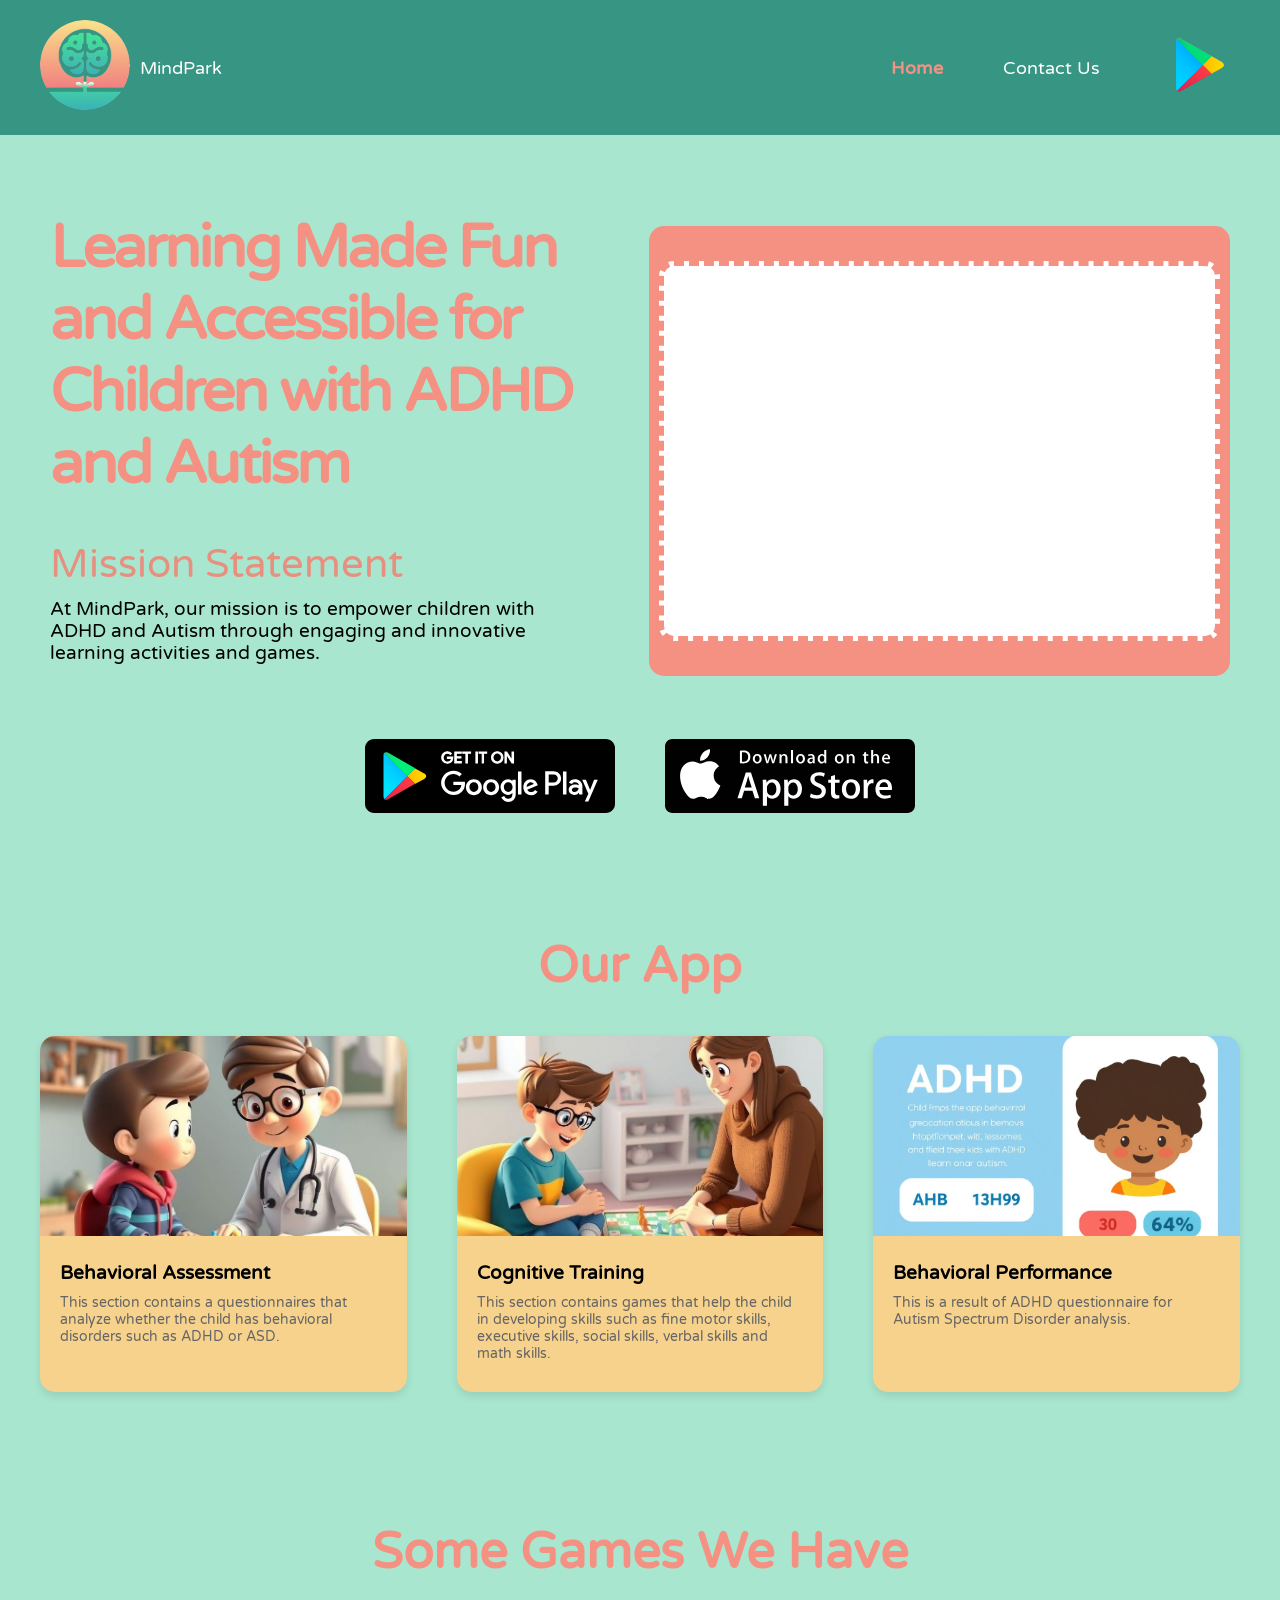
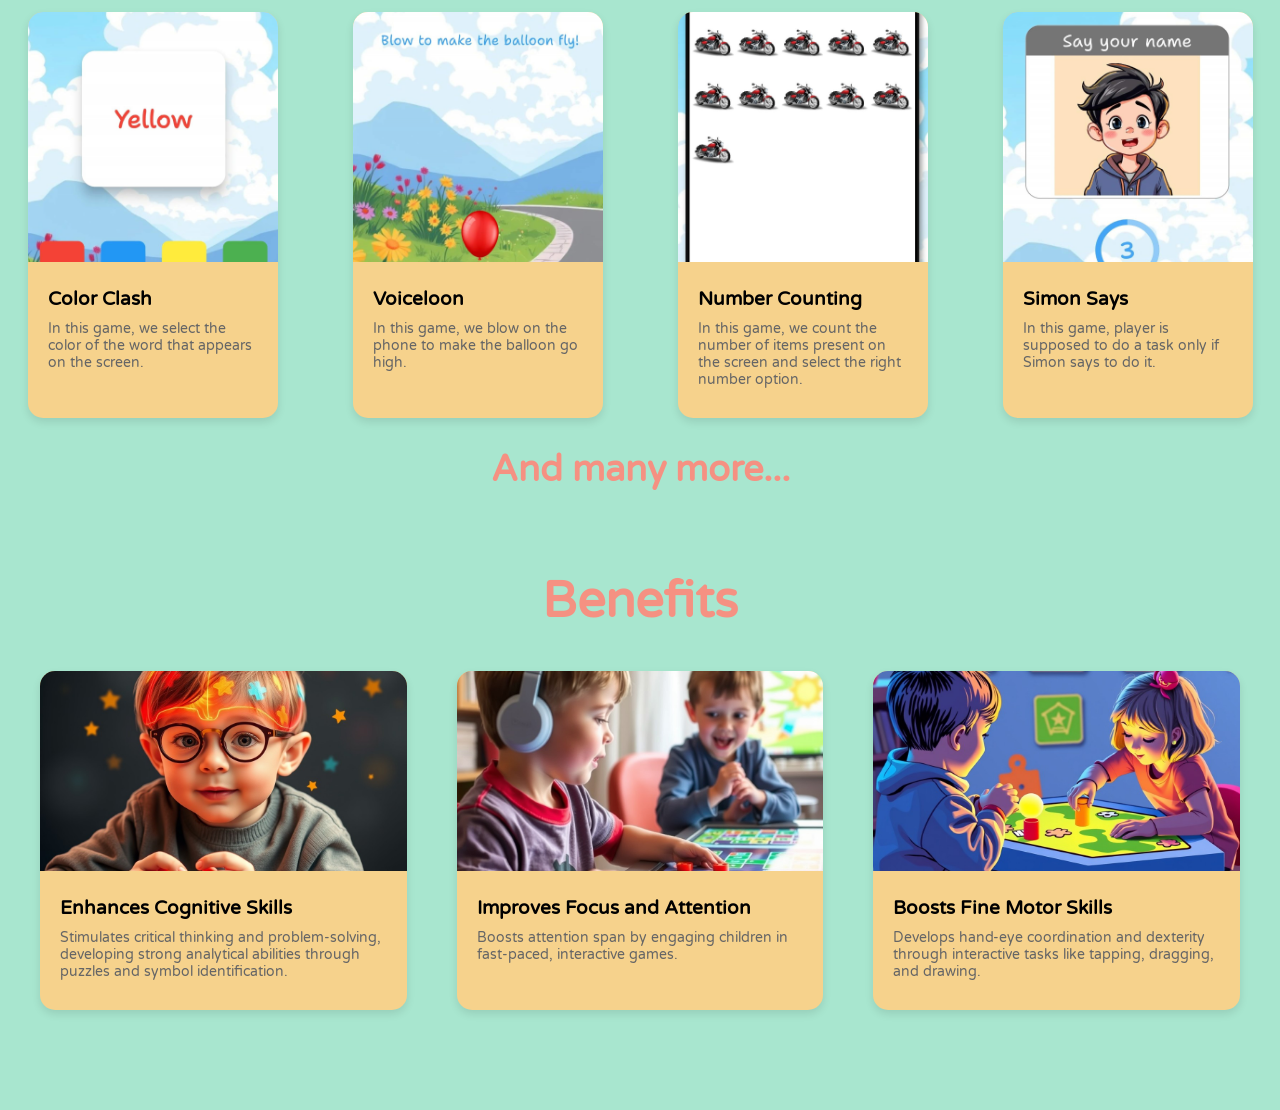
==== index.html @ ef17553d "Responsiveness added for home page" ====
<!DOCTYPE html>
<html lang="en">
<head>
    <meta charset="UTF-8">
    <meta name="viewport" content="width=device-width, initial-scale=1.0">
    <meta name="keyword" content="App for Children with ADHD and/or Autism">
    <title>MindPark | An App for Children with ADHD and/or Autism</title>
    <link rel="stylesheet" href="css/style.css">
    <link href='https://fonts.googleapis.com/css?family=Varela Round' rel='stylesheet'>
</head>
<body>
    <nav>
        <div class="logo">
            <div class="logo-content">
                <a href="/index.html"><img src="/images/mindparklogo.png" alt="logo"></a>
                <p><a href="/index.html">MindPark</a></p>
            </div>
        </div>

        <ul class="sidebar">
            <li class="cross-button" onclick="hideSideBar()"><a href="#"><svg xmlns="http://www.w3.org/2000/svg" width="24" height="24" viewBox="0 0 24 24" fill="none" stroke="#333333" stroke-width="2" stroke-linecap="round" stroke-linejoin="round" class="feather feather-x"><line x1="18" y1="6" x2="6" y2="18"></line><line x1="6" y1="6" x2="18" y2="18"></line></svg></a></li>
            <li><a href="/index.html" class="active">Home</a></li>
            <!--<li><a href="/pages/news.html">News</a></li>-->
            <!-- <li><a href="/pages/resources.html">Resources</a></li> -->
            <!-- <li><a href="/pages/testimonials.html">Testimonials</a></li> -->
            <li><a href="/pages/contact_us.html">Contact Us</a></li>
            <li><a href="https://play.google.com/store/apps/details?id=com.mindpark.mindgames&hl=en_US" target="_blank">Get the app now</a></li>
        </ul>

        <ul class="nav-items">
            <li class="nav-item"><a href="/index.html" class="active">Home</a></li>
            <!-- <li class="nav-item"><a href="/pages/news.html">News</a></li> -->
            <!-- <li class="nav-item"><a href="/pages/resources.html">Resources</a></li> -->
            <!-- <li class="nav-item"><a href="/pages/testimonials.html">Testimonials</a></li> -->
            <li class="nav-item"><a href="/pages/contact_us.html">Contact Us</a></li>
            <li class="nav-item"><a href="https://play.google.com/store/apps/details?id=com.mindpark.mindgames&hl=en_US" target="_blank"><img class="gp-button" src="/images/Google_Play-Icon-Logo.wine.svg" alt="Download the MindPark app now. This app was developed to help children with ADHD and/or Autism learn and grow."></a></li>
        </ul>

        <div class="menu-button">
            <a href="#" onclick="showSideBar()"><svg xmlns="http://www.w3.org/2000/svg" width="24" height="24" viewBox="0 0 24 24" fill="none" stroke="white" stroke-width="2" stroke-linecap="round" stroke-linejoin="round" class="feather feather-menu"><line x1="3" y1="12" x2="21" y2="12"></line><line x1="3" y1="6" x2="21" y2="6"></line><line x1="3" y1="18" x2="21" y2="18"></line></svg></a>
        </div>
    </nav>

    <main>
        <section class="hero">
            <div class="section left">
                <div class="content">
                    <h1 class="heading">Learning Made Fun and Accessible for Children with ADHD and Autism</h1>
                    <h2>Mission Statement</h2>
                    <h3 class="mission-statement">At MindPark, our mission is to empower children with ADHD and Autism through engaging and innovative learning activities and games.</h3>
                </div>
            </div>
            <div class="section right">
                <div class="video-frame">
                    <video autoplay loop muted playsinline class="homepage-video">
                        <source src="/images/kids_classroom.mp4" type="video/mp4">
                        Your browser does not support the video tag.
                        <meta name="keyword" content="MindPark app was developed for children with ADHD and/or Autism disorder.">
                    </video>
                </div>
            </div>
        </section>

        <div class="stores">
            <div class="google-play">
                <a href="https://play.google.com/store/apps/details?id=com.mindpark.mindgames&hl=en_US" target="_blank"><img id="google-play" src="/images/Google play button.svg" alt="MindPark download link for Google Play Store"></a>
            </div>
            <div class="app-store">
                <a href="#"><img src="/images/app_store_logo.svg" alt="MindPark download link for App Store"></a>   
            </div>
        </div>

        <div class="container">
            <h1>Our App</h1>
            <div class="cards">
                <div class="card">
                    <img src="/images/behavioral_assessment_2.png.jpg" alt="Image showing behavioral assessment section for kids with ADHD and/or Autism">
                    <div class="card-content">
                        <h2>Behavioral Assessment</h2>
                        <p>This section contains a questionnaires that analyze whether the child has behavioral disorders such as ADHD or ASD.</p>
                    </div>
                </div>
                <div class="card">
                    <img src="/images/cognitive_training_2.png.jpg" alt="Image showing cognitive training section for kids with ADHD and/or Autism">
                    <div class="card-content">
                        <h2>Cognitive Training</h2>
                        <p>This section contains games that help the child in developing skills such as fine motor skills, executive skills, social skills, verbal skills and math skills.</p>
                    </div>
                </div>
                <div class="card">
                    <img src="/images/adhd.jpg" alt="Image showing result of behavioral assessment questionnaire for diagnosis of ADHD and/or Autism">
                    <div class="card-content">
                        <h2>Behavioral Performance</h2>
                        <p>This is a result of ADHD questionnaire for Autism Spectrum Disorder analysis.</p>
                    </div>
                </div>
            </div>
        </div>

        <div class="games-we-have">
            <h1>Some Games We Have</h1>
            <div class="games">
                <div class="game">
                    <img src="/images/color_clash.png" alt="Color clash">
                    <div class="game-content">
                        <h2>Color Clash</h2>
                        <p>In this game, we select the color of the word that appears on the screen.</p>
                    </div>
                </div>
                <div class="game">
                    <img src="/images/voiceloon.png" alt="Voiceloon">
                    <div class="game-content">
                        <h2>Voiceloon</h2>
                        <p>In this game, we blow on the phone to make the balloon go high.</p>
                    </div>
                </div>
                <div class="game">
                    <img src="/images/number_counting.png" alt="Number counting">
                    <div class="game-content">
                        <h2>Number Counting</h2>
                        <p>In this game, we count the number of items present on the screen and select the right number option.</p>
                    </div>
                </div>
                <div class="game">
                    <img src="/images/simon_says.png" alt="Simon says">
                    <div class="game-content">
                        <h2>Simon Says</h2>
                        <p>In this game, player is supposed to do a task only if Simon says to do it.</p>
                    </div>
                </div>
            </div>
            <h1 class="many-more">And many more...</h1>
        </div>

        <div class="benefits-container">
            <h1>Benefits</h1>
            <div class="cards">
                <div class="card">
                    <img src="/images/enhance_cognitive_skills.jpg" alt="This app helps enhance the cognitive skills of children with ADHD and/or Autism">
                    <div class="card-content">
                        <h2>Enhances Cognitive Skills</h2>
                        <p>Stimulates critical thinking and problem-solving, developing strong analytical abilities through puzzles and symbol identification.</p>
                    </div>
                </div>
                <div class="card">
                    <img src="/images/attention_span.jpg" alt="This app helps improve focus and attention span of children with ADHD and/or Autism">
                    <div class="card-content">
                        <h2>Improves Focus and Attention</h2>
                        <p>Boosts attention span by engaging children in fast-paced, interactive games.</p>
                    </div>
                </div>
                <div class="card">
                    <img src="/images/fine_motor.jpg" alt="This app helps boost fine motor skills of children with ADHD and/or Autism">
                    <div class="card-content">
                        <h2>Boosts Fine Motor Skills</h2>
                        <p>Develops hand-eye coordination and dexterity through interactive tasks like tapping, dragging, and drawing.</p>
                    </div>
                </div>
            </div>
        </div>
        
    </main>

    <script src="/js/script.js"></script>
</body>
</html>
---- css/style.css ----
* {
    margin: 0;
    padding: 0;
    box-sizing: border-box;
    font-family: 'Varela Round';
}

nav {
    display: flex;
    justify-content: space-between;
    background-color: #379683;
    padding: 20px;
    font-size: 18px;
    position: fixed;
    top: 0;
    left: 0;
    right: 0;
    z-index: 1000;
}

nav .logo {
    display: flex;
    justify-content: space-between;
    border-radius: 50%;
    margin-left: 20px;
}

nav .logo .logo-content {
    display: flex;
    justify-content: center;
    align-items: center;
}

nav .logo .logo-content a{
    text-decoration: none;
    color: white;
}

nav .logo .logo-content p {
    margin-left: 10px;
    color: white;
    text-decoration: none;
}

nav .logo img {
    width: 90px;
    height: 90px;
    border-radius: 50%;
}

nav .sidebar {
    position: fixed;
    top: 0;
    right: 0;
    height: 100vh;
    width: 250px;
    z-index: 999;
    background-color: rgba(168,230,207,0.5);
    backdrop-filter: blur(10px);
    box-shadow: -10px 0 10px rgba(0, 0, 0, 0.1);
    display: none;
    flex-direction: column;
    align-items: flex-start;
    justify-content: center;
    padding: 20px;
    margin-top: auto;
    margin-bottom: auto;
}

nav .sidebar li {
    width: 100%;
    display: flex;
    flex-direction: column;
    justify-content: center;
    align-items: center;
    list-style: none;
    margin: 10px 0px;
    text-align: left;
    
}

nav .sidebar a {
    width: 100%;
    text-decoration: none;
    color: #333333;
    padding: 10px;
    border-radius: 5px;
    transition: background-color 0.3s;
}

nav .sidebar a:hover{
    background-color: rgba(255, 255, 255, 0.2);
}

nav .menu-button{
    display: none;
}

nav .nav-items {
    display: flex;
    justify-content: space-between;
    align-items: center;
    list-style: none;
    color: white;
    gap: 60px;
    margin-right: 20px;
}

nav .nav-items .nav-item .gp-button{
    width: 80px;
    height: 80px;
}

nav .nav-items .nav-item a {
    text-decoration: none;
    color: white;
}

nav .nav-items .nav-item a.active {
    color: #F59182;
    font-weight: bold;
}

nav .sidebar li a.active {
    color: #F59182;
    font-weight: bold;
}

nav .nav-items .nav-item a:active,
nav .nav-items .nav-item a:hover {
    color: #F59182;
}

nav .sidebar a:active,
nav .sidebar a:hover {
    color: #F59182;
}

main {
    background-color: #A8E6CF;
    margin-top: 100px;
}

main .hero {
    display: flex;
}

main .hero .section {
    width: 50%;
}

main .hero .section.left {
    display: flex;
    margin: 100px 10px 50px 50px;
}

main .hero .section.left .content {
    display: flex;
    flex-direction: column;
    justify-content: center;
    width: 100%;
}

main .hero .section.left .content .heading {
    font-size: 60px;
    font-weight: bold;
    color: #F59182;
    letter-spacing: -3px;
    margin-bottom: 40px;
}

main .hero .section.left .content h2 {
    font-weight: 300 ;
    font-size: 40px;
    color: #e89080;
    margin-bottom: 10px;
}

main .hero .section.left .content .mission-statement {
    width: 90%;
    font-size: 19px;
    font-weight: 400;    
}

main .hero .section.right {
    position: relative;
    display: flex;
    flex-direction: column;
    justify-content: center;
    align-items: center;
    margin: 50px 50px 50px 10px;
    width: 50%;
    height: 450px;
    margin-top: 14vh;
    border-radius: 15px;
    padding: 10px;
    background-color: #F59182;
}

main .hero .section.right .video-frame{
    position: relative;
    display: flex;
    justify-content: center;
    align-items: center;
    padding: 10px;
    border: 5px dashed #F59182;
    border-radius: 15px;
    background-color: #fff;
}

main .hero .section.right video {
    width: 100%;
    height: 350px;
    object-fit: cover;
    display: block;
    border-radius: 10px;
    transition: transform 0.3s ease, filter 0.3s ease;
}

main .stores{
    display: flex;
    justify-content: center;
    align-items: center;
    gap: 50px;
}

main .google-play {
    width: 250px;
    height: 100px;
    display: flex;
    justify-content: center;
    padding-bottom: 50px;
}

main .app-store{
    width: 250px;
    height: 100px;
    display: inline-block;
    justify-content: center;
}

main .google-play img{
    width: 250px;
    height: 100px;
}

main .app-store img{
    width: 250px;
    height: 100px;
}

.container{
    text-align: center;
    max-width: 1200px;
    margin: 0 auto; 
    padding-bottom: 100px;
}

.container h1{
    font-size: 50px;
    color: #F59182;
    margin-bottom: 40px;
    padding-top: 110px;
}

.cards{
    display: flex;
    justify-content: center;
    gap: 50px;
}

.card{
    background-color: #F6D28C;
    border-radius: 15px;
    box-shadow: 0 4px 8px rgba(0, 0, 0, 0.1);
    overflow: hidden;
    width: 500px;
    transition: transform 0.2s;
}

.card:hover{
    transform: translateY(-15px);
}

.card img{
    width: 100%;
    height: 200px;
    object-fit: cover;
}

.card-content{
    padding: 20px;
    text-align: left;
}

.card-content h2{
    font-size: 1.2rem;
    margin-bottom: 10px;
}

.card-content p{
    font-size: 0.9rem;
    color: #666;
    margin-bottom: 10px;
}

.card-content a{
    text-decoration: none;
    color: #333;
    font-weight: bold;
    display: inline-block;
    margin-top: 10px;
    font-size: 0.9rem;
    padding: 10px;
    border-radius: 5px;
}

.card-content a:hover{
    background-color: #333;
    color: #fff;
}

.games-we-have{
    text-align: center;
    padding-bottom: 50px;
}

.games-we-have h1{
    font-size: 50px;
    color: #F59182;
    padding: 30px;
}

.games{
    display: flex;
    justify-content: space-around;
    gap: 20px;
}

.game{
    background-color: #F6D28C;
    border-radius: 15px;
    box-shadow: 0 4px 8px rgba(0, 0, 0, 0.1);
    overflow: hidden;
    width: 250px;
    transition: transform 0.2s;
}

.game:hover{
    transform: translateY(-15px);
}

.game img{
    width: 250px;
    height: 250px;
    object-fit: cover;
}

.game-content{
    padding: 20px;
    text-align: left;
}

.game-content h2{
    font-size: 1.2rem;
    margin-bottom: 10px;
}

.game-content p{
    font-size: 0.9rem;
    color: #666;
    margin-bottom: 10px;
}

.game-content a{
    text-decoration: none;
    color: #333;
    font-weight: bold;
    display: inline-block;
    margin-top: 10px;
    font-size: 0.9rem;
    padding: 10px;
    border-radius: 5px;
}

.game-content a:hover{
    background-color: #333;
    color: #fff;
}

.games-we-have .many-more{
    font-size: 36px;
}

.benefits-container{
    text-align: center;
    max-width: 1200px;
    margin: 0 auto; 
    padding-bottom: 100px;
}

.benefits-container h1{
    font-size: 50px;
    color: #F59182;
    margin-bottom: 40px;
}

.benefits-container .cards{
    display: flex;
    justify-content: center;
    gap: 50px;
}

.benefits-container .cards .card{
    background-color: #F6D28C;
    border-radius: 15px;
    box-shadow: 0 4px 8px rgba(0, 0, 0, 0.1);
    overflow: hidden;
    width: 500px;
    transition: transform 0.2s;
}

.benefits-container .cards .card:hover{
    transform: translateY(-15px);
}

.benefits-container .cards .card img{
    width: 100%;
    height: 200px;
    object-fit: cover;
}

.benefits-container .cards .card .card-content{
    padding: 20px;
    text-align: left;
}

.benefits-container .cards .card .card-content h2{
    font-size: 1.2rem;
    margin-bottom: 10px;
}

.benefits-container .cards .card .card-content p{
    font-size: 0.9rem;
    color: #666;
    margin-bottom: 10px;
}

.benefits-container .cards .card .card-content a{
    text-decoration: none;
    color: #333;
    font-weight: bold;
    display: inline-block;
    margin-top: 10px;
    font-size: 0.9rem;
    padding: 10px;
    border-radius: 5px;
}

.benefits-container .cards .card .card-content a:hover{
    background-color: #333;
    color: #fff;
}

@media screen and (max-width: 768px) {
    html,body{
        overflow-x: hidden;
    }

    nav .nav-items {
        display: none;
        flex-direction: column;
        position: absolute;
        top: 80px;
        left: 0;
        background-color: #379683;
        width: 100%;
        padding: 20px 0;
    }

    nav .nav-items.active {
        display: flex;
        justify-content: center;
        align-items: center;
    }

    nav .nav-items.active .nav-item {
        display: none;
    }

    nav .nav-items.active .nav-item.active {
        display: flex;
    }

    nav .nav-items.active .hideOnMobile {
        display: none;
    }

    nav .menu-button {
        display: flex;
        align-items: center;
    }

    main .hero{
        display: flex;
        flex-direction: column;
    }

    main .hero .section.left{
        width: 80%;
        margin: 100px 50px 10px 80px;
    }

    main .hero .section.left .content .heading{ 
        letter-spacing: -2.6px;
        font-size: 42px;
        margin-bottom: 30px;
    }

    main .hero .section.left .content h2{
        font-size: 28px;
    }

    main .hero .section.left .content .mission-statement{
        font-size: 16px;
        width: 100%;
    }

    main .hero .section.right{
        width: 80%;
        margin-left: 80px;
    }

    main .hero .section.right .video-frame{
        width: 100%;
    }

    main .stores .google-play img{
        width: 250px;
    }

    main .stores .app-store img{
        width: 250px;
    }

    main .container{
        width: 100%;
    }

    main .container h1{
        font-size: 42px;
    }

    main .container .cards{
        display: flex;
        flex-direction: column;
        align-items: center;
        width: 100%;
    }

    main .container .cards .card{
        width: 70%;
    }

    main .container .cards .card img{
        height: 250px;
    }

    main .games-we-have h1{
        font-size: 42px;
    }

    main .games-we-have .games{
        display: grid;
        grid-template-columns: auto auto;
        row-gap: 50px;
    }

    main .games-we-have .many-more{
        font-size: 28px;
    }

    main .benefits-container{
        width: 100%;
    }

    main .benefits-container h1{
        font-size: 42px;
    }

    main .benefits-container .cards{
        display: flex;
        flex-direction: column;
        align-items: center;
        width: 100%;
    }

    main .benefits-container .cards .card{
        width: 70%;
    }

    main .benefits-container .cards .card img{
        height: 250px;
    }
}

@media screen and (max-width: 426px) {
    html,body{
        overflow-x: hidden;
    }

    nav .nav-items {
        display: none;
        flex-direction: column;
        position: absolute;
        top: 80px;
        left: 0;
        background-color: #379683;
        width: 100%;
        padding: 20px 0;
    }

    nav .nav-items.active {
        display: flex;
        justify-content: center;
        align-items: center;
    }

    nav .nav-items.active .nav-item {
        display: none;
    }

    nav .nav-items.active .nav-item.active {
        display: flex;
    }

    nav .nav-items.active .hideOnMobile {
        display: none;
    }

    nav .menu-button {
        display: flex;
        align-items: center;
    }

    main .hero{
        display: flex;
        flex-direction: column;
    }

    main .hero .section.left{
        width: 80%;
        margin: 100px 50px 10px 55px;
    }

    main .hero .section.left .content .heading{ 
        letter-spacing: -2.6px;
        font-size: 32px;
        margin-bottom: 20px;
    }

    main .hero .section.left .content h2{
        font-size: 24px;
        margin-bottom: 5px;
    }

    main .hero .section.left .content .mission-statement{
        font-size: 14px;
        width: 100%;
    }

    main .hero .section.right{
        width: 75%;
        height: 250px;
        border: 5px dashed #F59182;
        border-radius: 15px;
        margin-left: 55px;
    }

    main .hero .section.right .video-frame{
        width: 300px;
        height: 220px;
    }

    main .hero .section.right .video-frame video{
        width: 270px;
        height: 190px;
    }

    main .stores{
        flex-direction: column;
        justify-content: center;
        row-gap: 2px;
    }

    main .container h1{
        padding-top: 40px;
        margin-bottom: 25px;
        font-size: 32px;
    }

    main .stores .google-play img{
        width: 500px;
        height: 60px;
    }

    main .stores .app-store img{
        width: 250px;
        height: 60px;
    }

    main .games-we-have h1{
        padding-top: 5px;
        padding-bottom: 25px;
        font-size: 32px;
    }

    main .games-we-have .games{
        display: grid;
        grid-template-columns: auto;
    }

    main .games-we-have .many-more{
        margin-top: 32px;
        padding-bottom: 10px;
        font-size: 20px;
    }

    main .benefits-container h1{
        margin-bottom: 25px;
        font-size: 32px;
    }
}
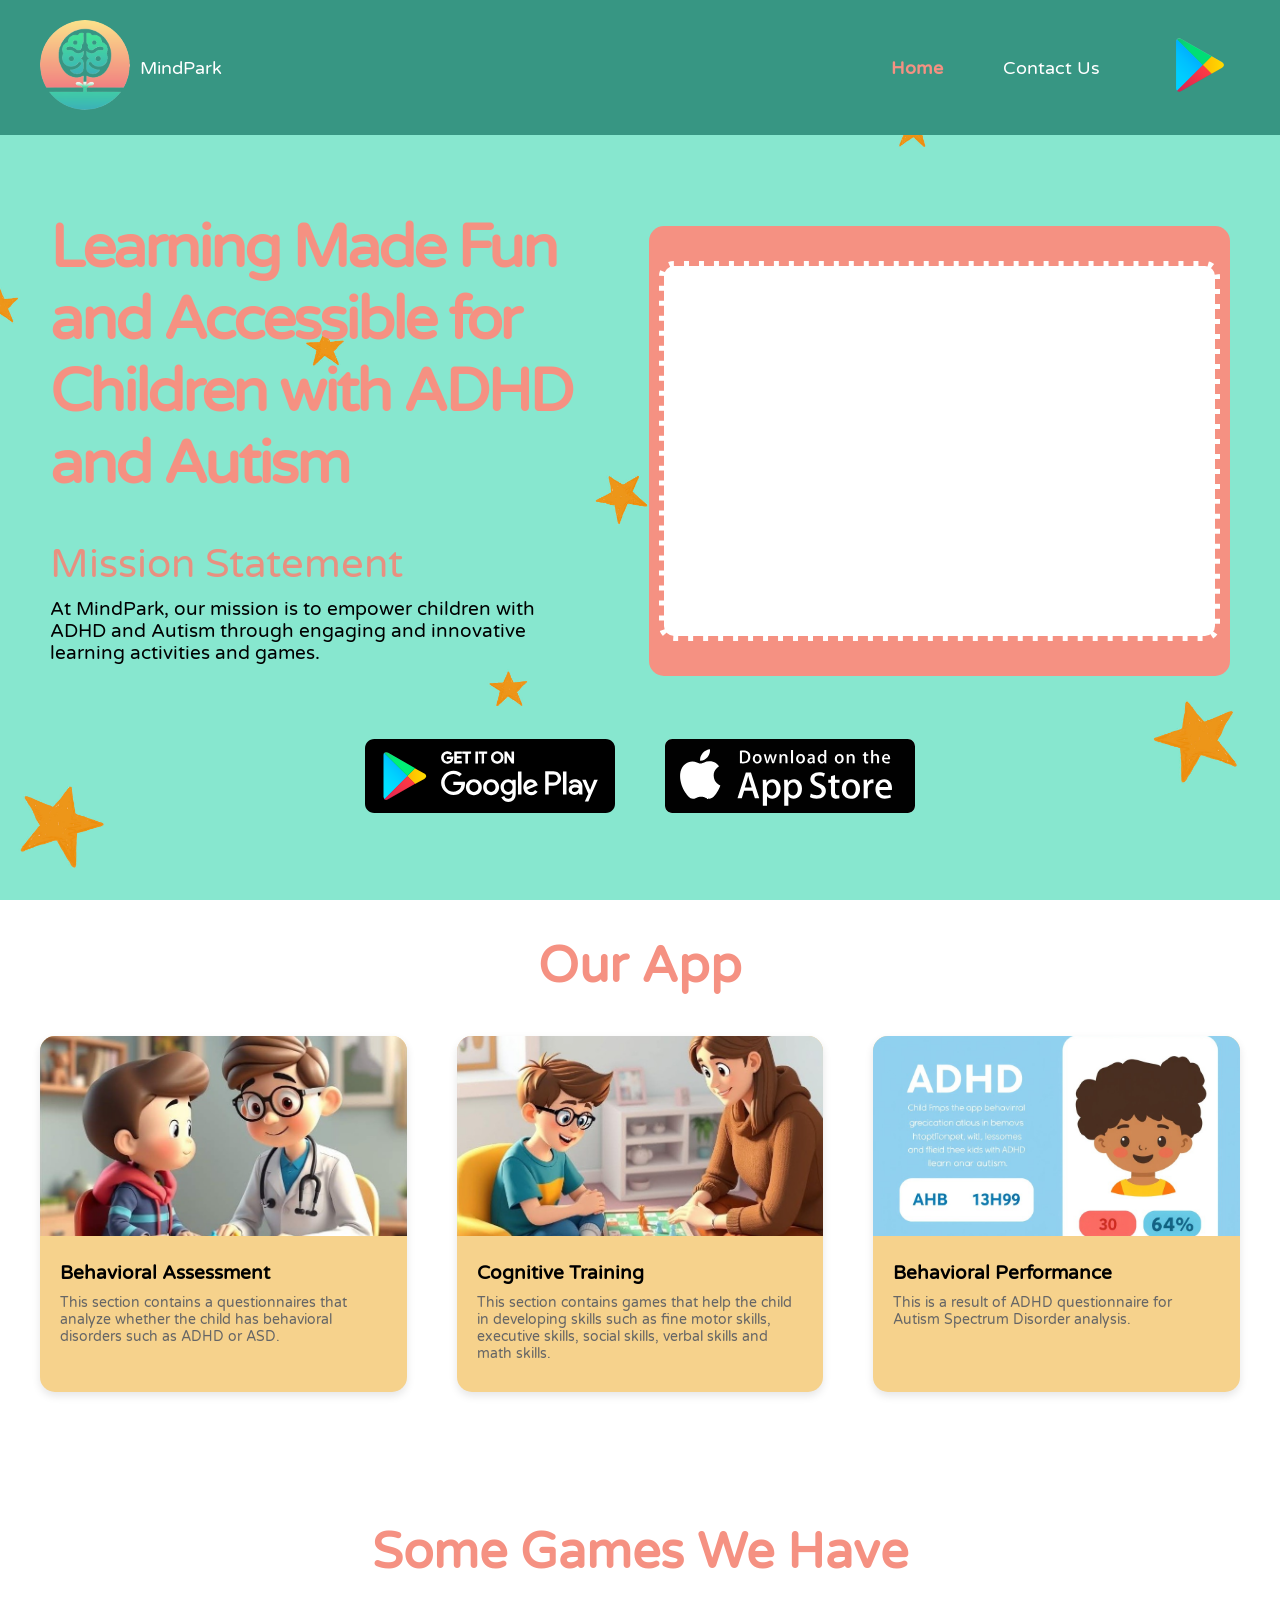
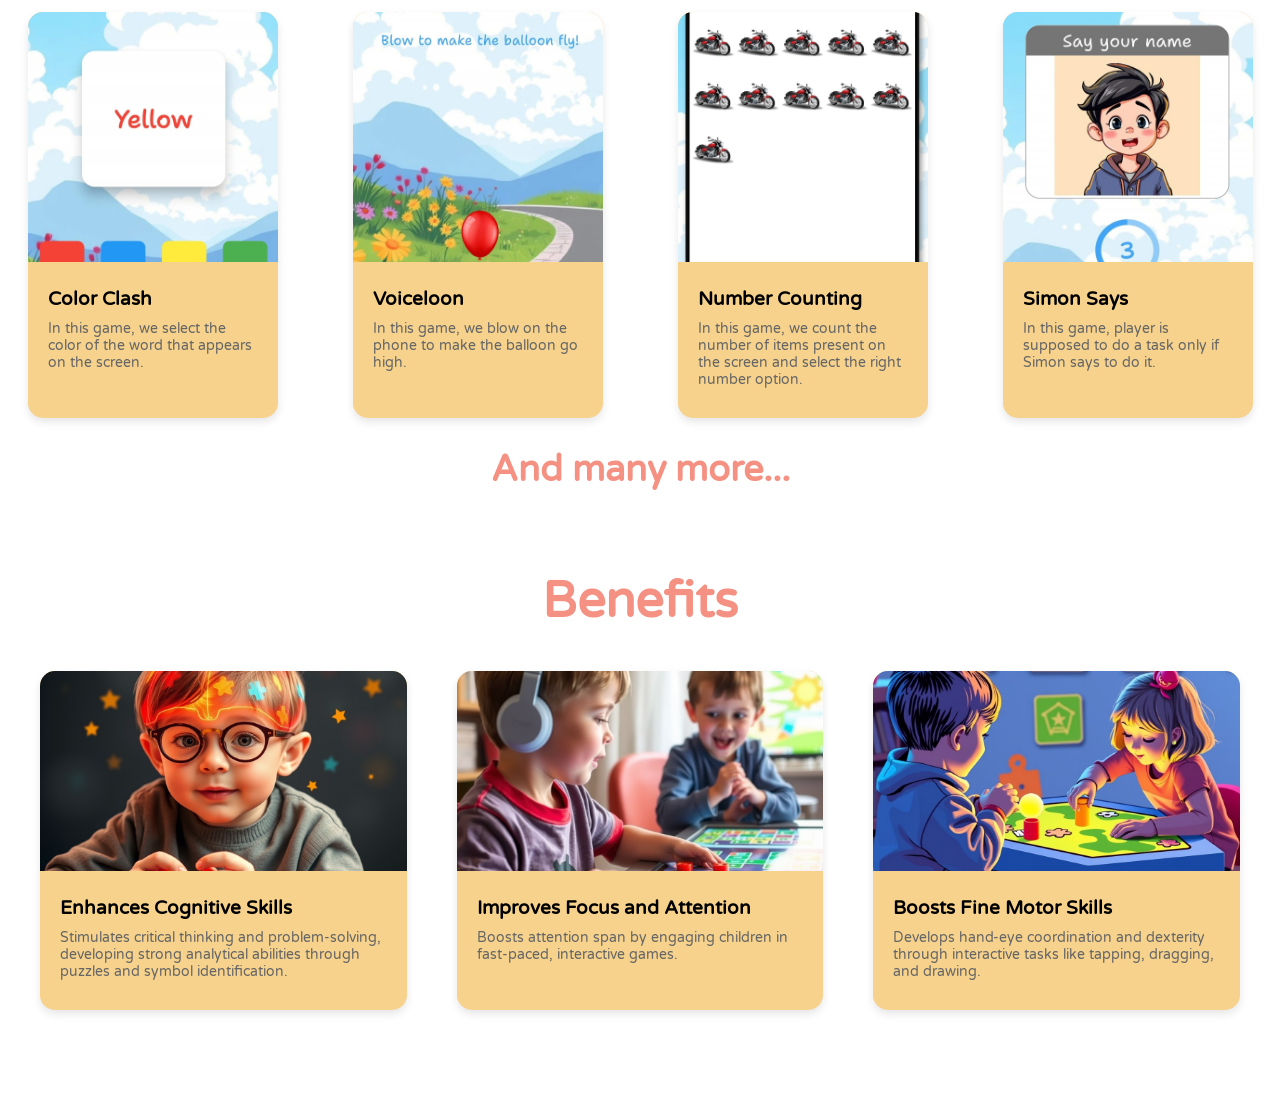
==== commit 0b049481: "Homepage background edited" ====
--- a/index.html
+++ b/index.html
@@ -12,7 +12,7 @@
     <nav>
         <div class="logo">
             <div class="logo-content">
-                <a href="/index.html"><img src="/images/mindparklogo.png" alt="logo"></a>
+                <a href="/index.html"><img src="/images/mindparklogo.png" alt="Logo for MindPark, an app developed to help children with ADHD and/or Autism Spectrum Disorder"></a>
                 <p><a href="/index.html">MindPark</a></p>
             </div>
         </div>
--- a/css/style.css
+++ b/css/style.css
@@ -76,7 +76,6 @@
     list-style: none;
     margin: 10px 0px;
     text-align: left;
-    
 }
 
 nav .sidebar a {
@@ -137,7 +136,12 @@
 }
 
 main {
-    background-color: #A8E6CF;
+    /* background-color: #A8E6CF; */
+    background-image: url('/images/website_background_2.jpg');
+    background-repeat: no-repeat;
+    background-position: center;
+    background-attachment: fixed;
+    background-size: cover;
     margin-top: 100px;
 }
 
@@ -566,6 +570,10 @@
         height: 250px;
     }
 
+    main .container .cards .card:hover{
+        transform: none;
+    }
+
     main .games-we-have h1{
         font-size: 42px;
     }
@@ -576,6 +584,10 @@
         row-gap: 50px;
     }
 
+    main .games-we-have .games .game:hover{
+        transform: none;
+    }
+
     main .games-we-have .many-more{
         font-size: 28px;
     }
@@ -601,6 +613,10 @@
 
     main .benefits-container .cards .card img{
         height: 250px;
+    }
+
+    main .benefits-container .cards .card:hover{
+        transform: none;
     }
 }
 
@@ -730,4 +746,198 @@
         margin-bottom: 25px;
         font-size: 32px;
     }
+}
+
+@media screen and (max-width: 376px) {
+    html,body{
+        overflow-x: hidden;
+    }
+
+    nav .nav-items {
+        display: none;
+        flex-direction: column;
+        position: absolute;
+        top: 80px;
+        left: 0;
+        background-color: #379683;
+        width: 100%;
+        padding: 20px 0;
+    }
+
+    nav .nav-items.active {
+        display: flex;
+        justify-content: center;
+        align-items: center;
+    }
+
+    nav .nav-items.active .nav-item {
+        display: none;
+    }
+
+    nav .nav-items.active .nav-item.active {
+        display: flex;
+    }
+
+    nav .nav-items.active .hideOnMobile {
+        display: none;
+    }
+
+    nav .menu-button {
+        display: flex;
+        align-items: center;
+    }
+
+    main .hero{
+        display: flex;
+        flex-direction: column;
+    }
+
+    main .hero .section.left{
+        width: 80%;
+        margin: 100px 50px 10px 40px;
+    }
+
+    main .hero .section.left .content .heading{ 
+        letter-spacing: -2.6px;
+        font-size: 30px;
+        margin-bottom: 20px;
+    }
+
+    main .hero .section.left .content h2{
+        font-size: 20px;
+        margin-bottom: 5px;
+    }
+
+    main .hero .section.left .content .mission-statement{
+        font-size: 12px;
+        width: 100%;
+    }
+
+    main .hero .section.right{
+        width: 250px;
+        height: 220px;
+        border: 5px dashed #F59182;
+        border-radius: 15px;
+        margin-left: 60px;
+    }
+
+    main .hero .section.right .video-frame{
+        width: 230px;
+        height: 200px;
+    }
+
+    main .hero .section.right .video-frame video{
+        width: 200px;
+        height: 170px;
+    }
+
+}
+
+@media screen and (max-width: 320px) {
+    html,body{
+        overflow-x: hidden;
+    }
+
+    nav .nav-items {
+        display: none;
+        flex-direction: column;
+        position: absolute;
+        top: 80px;
+        left: 0;
+        background-color: #379683;
+        width: 100%;
+        padding: 20px 0;
+    }
+
+    nav .nav-items.active {
+        display: flex;
+        justify-content: center;
+        align-items: center;
+    }
+
+    nav .nav-items.active .nav-item {
+        display: none;
+    }
+
+    nav .nav-items.active .nav-item.active {
+        display: flex;
+    }
+
+    nav .nav-items.active .hideOnMobile {
+        display: none;
+    }
+
+    nav .menu-button {
+        display: flex;
+        align-items: center;
+    }
+
+    main .hero{
+        display: flex;
+        flex-direction: column;
+    }
+
+    main .hero .section.left{
+        width: 80%;
+        margin: 100px 50px 10px 40px;
+    }
+
+    main .hero .section.left .content .heading{ 
+        letter-spacing: -2.6px;
+        font-size: 30px;
+        margin-bottom: 20px;
+    }
+
+    main .hero .section.left .content h2{
+        font-size: 20px;
+        margin-bottom: 5px;
+    }
+
+    main .hero .section.left .content .mission-statement{
+        font-size: 12px;
+        width: 100%;
+    }
+
+    main .hero .section.right{
+        width: 70%;
+        height: 220px;
+        border: 5px dashed #F59182;
+        border-radius: 15px;
+        margin-left: 45px;
+    }
+
+    main .hero .section.right .video-frame{
+        width: 200px;
+        height: 200px;
+    }
+
+    main .hero .section.right .video-frame video{
+        width: 170px;
+        height: 170px;
+    }
+
+    main .container h1{
+        font-size: 30px;
+    }
+
+    main .games-we-have h1{
+        padding-top: 5px;
+        padding-bottom: 25px;
+        font-size: 30px;
+    }
+
+    main .games-we-have .games{
+        display: grid;
+        grid-template-columns: auto;
+    }
+
+    main .games-we-have .games .game{
+        width: 220px;
+    }
+
+    main .games-we-have .many-more{
+        margin-top: 32px;
+        padding-bottom: 10px;
+        font-size: 20px;
+    }
 }
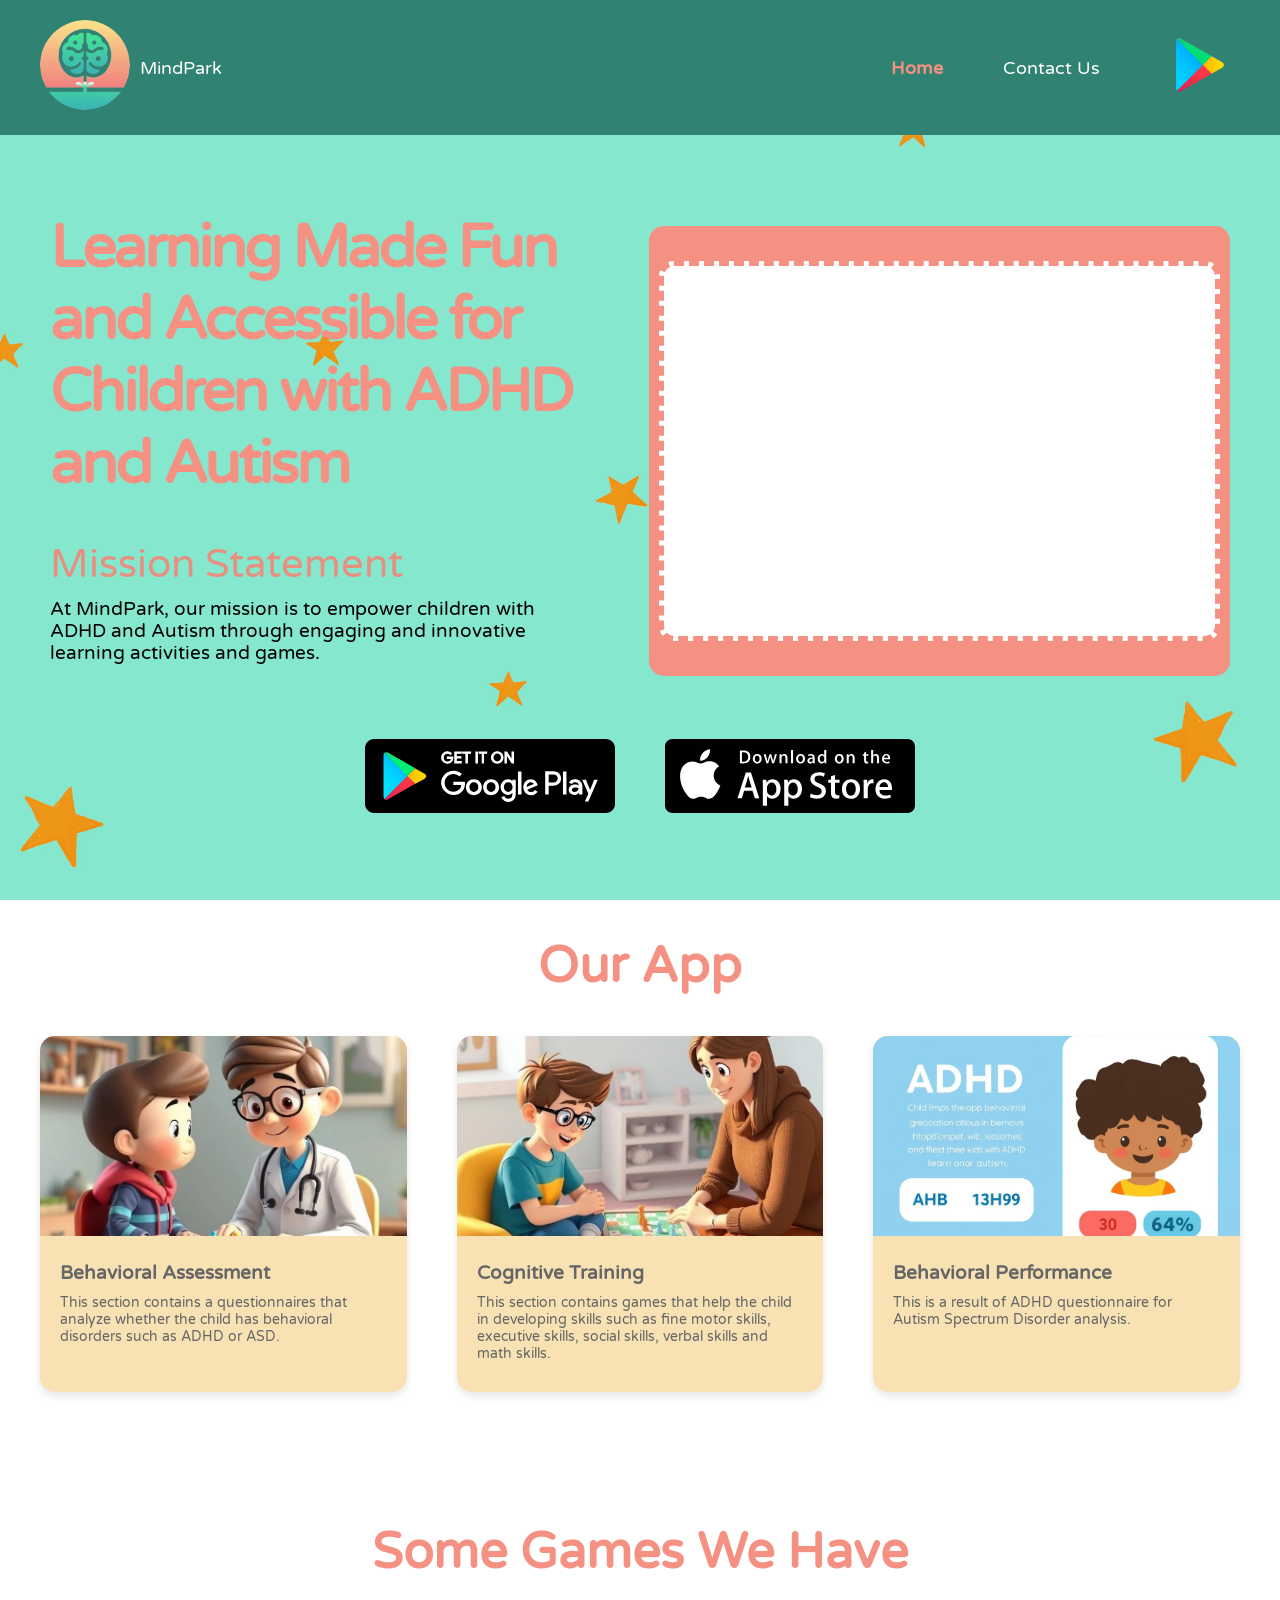
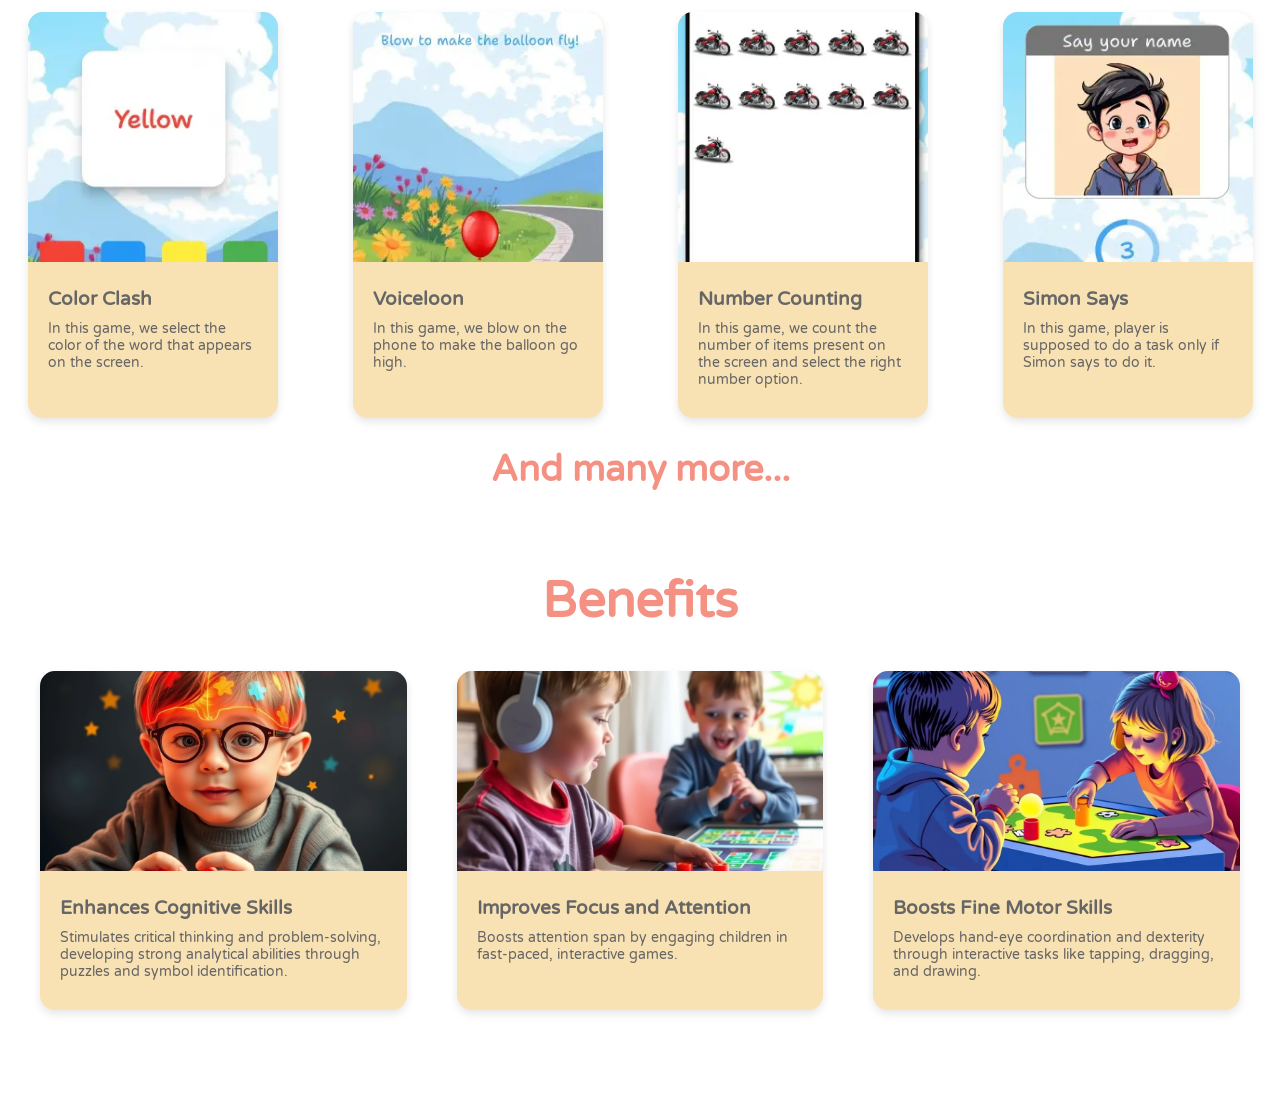
==== commit bd08f38d: "Optimization and accessibility improved" ====
--- a/index.html
+++ b/index.html
@@ -4,15 +4,21 @@
     <meta charset="UTF-8">
     <meta name="viewport" content="width=device-width, initial-scale=1.0">
     <meta name="keyword" content="App for Children with ADHD and/or Autism">
+    <meta name="description" content="App for Children with ADHD and/or Autism">
     <title>MindPark | An App for Children with ADHD and/or Autism</title>
+    <link rel="preload" href="/images/mindparklogo.webp" as="image">
+    <link rel="preconnect" href="https://fonts.googleapis.com">
+    <link rel="preconnect" href="https://fonts.gstatic.com" crossorigin>
     <link rel="stylesheet" href="css/style.css">
-    <link href='https://fonts.googleapis.com/css?family=Varela Round' rel='stylesheet'>
+    <link rel="preload" href='https://fonts.googleapis.com/css?family=Varela+Round&display=swap' as="font" type="font/woff2" crossorigin="anonymous">
+    <link rel="preload" href="/images/website_background_2.webp" as="image" type="image/webp" crossorigin="anonymous">
+
 </head>
 <body>
     <nav>
         <div class="logo">
             <div class="logo-content">
-                <a href="/index.html"><img src="/images/mindparklogo.png" alt="Logo for MindPark, an app developed to help children with ADHD and/or Autism Spectrum Disorder"></a>
+                <a href="/index.html"><img src="/images/mindparklogo.webp" alt="Logo for MindPark, an app developed to help children with ADHD and/or Autism Spectrum Disorder" loading="lazy"></a>
                 <p><a href="/index.html">MindPark</a></p>
             </div>
         </div>
@@ -20,24 +26,18 @@
         <ul class="sidebar">
             <li class="cross-button" onclick="hideSideBar()"><a href="#"><svg xmlns="http://www.w3.org/2000/svg" width="24" height="24" viewBox="0 0 24 24" fill="none" stroke="#333333" stroke-width="2" stroke-linecap="round" stroke-linejoin="round" class="feather feather-x"><line x1="18" y1="6" x2="6" y2="18"></line><line x1="6" y1="6" x2="18" y2="18"></line></svg></a></li>
             <li><a href="/index.html" class="active">Home</a></li>
-            <!--<li><a href="/pages/news.html">News</a></li>-->
-            <!-- <li><a href="/pages/resources.html">Resources</a></li> -->
-            <!-- <li><a href="/pages/testimonials.html">Testimonials</a></li> -->
             <li><a href="/pages/contact_us.html">Contact Us</a></li>
             <li><a href="https://play.google.com/store/apps/details?id=com.mindpark.mindgames&hl=en_US" target="_blank">Get the app now</a></li>
         </ul>
 
         <ul class="nav-items">
             <li class="nav-item"><a href="/index.html" class="active">Home</a></li>
-            <!-- <li class="nav-item"><a href="/pages/news.html">News</a></li> -->
-            <!-- <li class="nav-item"><a href="/pages/resources.html">Resources</a></li> -->
-            <!-- <li class="nav-item"><a href="/pages/testimonials.html">Testimonials</a></li> -->
             <li class="nav-item"><a href="/pages/contact_us.html">Contact Us</a></li>
             <li class="nav-item"><a href="https://play.google.com/store/apps/details?id=com.mindpark.mindgames&hl=en_US" target="_blank"><img class="gp-button" src="/images/Google_Play-Icon-Logo.wine.svg" alt="Download the MindPark app now. This app was developed to help children with ADHD and/or Autism learn and grow."></a></li>
         </ul>
 
         <div class="menu-button">
-            <a href="#" onclick="showSideBar()"><svg xmlns="http://www.w3.org/2000/svg" width="24" height="24" viewBox="0 0 24 24" fill="none" stroke="white" stroke-width="2" stroke-linecap="round" stroke-linejoin="round" class="feather feather-menu"><line x1="3" y1="12" x2="21" y2="12"></line><line x1="3" y1="6" x2="21" y2="6"></line><line x1="3" y1="18" x2="21" y2="18"></line></svg></a>
+            <a href="#" onclick="showSideBar()" role="button" aria-label="Open menu"><svg xmlns="http://www.w3.org/2000/svg" width="24" height="24" viewBox="0 0 24 24" fill="none" stroke="white" stroke-width="2" stroke-linecap="round" stroke-linejoin="round" class="feather feather-menu"><line x1="3" y1="12" x2="21" y2="12"></line><line x1="3" y1="6" x2="21" y2="6"></line><line x1="3" y1="18" x2="21" y2="18"></line></svg></a>
         </div>
     </nav>
 
@@ -52,8 +52,9 @@
             </div>
             <div class="section right">
                 <div class="video-frame">
-                    <video autoplay loop muted playsinline class="homepage-video">
-                        <source src="/images/kids_classroom.mp4" type="video/mp4">
+                    <video autoplay loop muted playsinline preload="auto" class="homepage-video">
+                        <source src="/images/kids_classroom.webm" type="video/mp4">
+                        <track kind="captions" srclang="en" label="English Captions">
                         Your browser does not support the video tag.
                         <meta name="keyword" content="MindPark app was developed for children with ADHD and/or Autism disorder.">
                     </video>
@@ -74,21 +75,21 @@
             <h1>Our App</h1>
             <div class="cards">
                 <div class="card">
-                    <img src="/images/behavioral_assessment_2.png.jpg" alt="Image showing behavioral assessment section for kids with ADHD and/or Autism">
+                    <img src="/images/behavioral_assessment_2.webp" alt="Image showing behavioral assessment section for kids with ADHD and/or Autism" loading="lazy">
                     <div class="card-content">
                         <h2>Behavioral Assessment</h2>
                         <p>This section contains a questionnaires that analyze whether the child has behavioral disorders such as ADHD or ASD.</p>
                     </div>
                 </div>
                 <div class="card">
-                    <img src="/images/cognitive_training_2.png.jpg" alt="Image showing cognitive training section for kids with ADHD and/or Autism">
+                    <img src="/images/cognitive_training_2.webp" alt="Image showing cognitive training section for kids with ADHD and/or Autism" loading="lazy">
                     <div class="card-content">
                         <h2>Cognitive Training</h2>
                         <p>This section contains games that help the child in developing skills such as fine motor skills, executive skills, social skills, verbal skills and math skills.</p>
                     </div>
                 </div>
                 <div class="card">
-                    <img src="/images/adhd.jpg" alt="Image showing result of behavioral assessment questionnaire for diagnosis of ADHD and/or Autism">
+                    <img src="/images/adhd.webp" alt="Image showing result of behavioral assessment questionnaire for diagnosis of ADHD and/or Autism" loading="lazy">
                     <div class="card-content">
                         <h2>Behavioral Performance</h2>
                         <p>This is a result of ADHD questionnaire for Autism Spectrum Disorder analysis.</p>
@@ -101,28 +102,28 @@
             <h1>Some Games We Have</h1>
             <div class="games">
                 <div class="game">
-                    <img src="/images/color_clash.png" alt="Color clash">
+                    <img src="/images/color_clash.webp" alt="Color clash" loading="lazy">
                     <div class="game-content">
                         <h2>Color Clash</h2>
                         <p>In this game, we select the color of the word that appears on the screen.</p>
                     </div>
                 </div>
                 <div class="game">
-                    <img src="/images/voiceloon.png" alt="Voiceloon">
+                    <img src="/images/voiceloon.webp" alt="Voiceloon" loading="lazy">
                     <div class="game-content">
                         <h2>Voiceloon</h2>
                         <p>In this game, we blow on the phone to make the balloon go high.</p>
                     </div>
                 </div>
                 <div class="game">
-                    <img src="/images/number_counting.png" alt="Number counting">
+                    <img src="/images/number_counting.webp" alt="Number counting" loading="lazy">
                     <div class="game-content">
                         <h2>Number Counting</h2>
                         <p>In this game, we count the number of items present on the screen and select the right number option.</p>
                     </div>
                 </div>
                 <div class="game">
-                    <img src="/images/simon_says.png" alt="Simon says">
+                    <img src="/images/simon_says.webp" alt="Simon says" loading="lazy">
                     <div class="game-content">
                         <h2>Simon Says</h2>
                         <p>In this game, player is supposed to do a task only if Simon says to do it.</p>
@@ -136,21 +137,21 @@
             <h1>Benefits</h1>
             <div class="cards">
                 <div class="card">
-                    <img src="/images/enhance_cognitive_skills.jpg" alt="This app helps enhance the cognitive skills of children with ADHD and/or Autism">
+                    <img src="/images/enhance_cognitive_skills.webp" alt="This app helps enhance the cognitive skills of children with ADHD and/or Autism" loading="lazy">
                     <div class="card-content">
                         <h2>Enhances Cognitive Skills</h2>
                         <p>Stimulates critical thinking and problem-solving, developing strong analytical abilities through puzzles and symbol identification.</p>
                     </div>
                 </div>
                 <div class="card">
-                    <img src="/images/attention_span.jpg" alt="This app helps improve focus and attention span of children with ADHD and/or Autism">
+                    <img src="/images/attention_span.webp" alt="This app helps improve focus and attention span of children with ADHD and/or Autism" loading="lazy">
                     <div class="card-content">
                         <h2>Improves Focus and Attention</h2>
                         <p>Boosts attention span by engaging children in fast-paced, interactive games.</p>
                     </div>
                 </div>
                 <div class="card">
-                    <img src="/images/fine_motor.jpg" alt="This app helps boost fine motor skills of children with ADHD and/or Autism">
+                    <img src="/images/fine_motor.webp" alt="This app helps boost fine motor skills of children with ADHD and/or Autism" loading="lazy">
                     <div class="card-content">
                         <h2>Boosts Fine Motor Skills</h2>
                         <p>Develops hand-eye coordination and dexterity through interactive tasks like tapping, dragging, and drawing.</p>
@@ -161,6 +162,6 @@
         
     </main>
 
-    <script src="/js/script.js"></script>
+    <script src="/js/script.js" defer></script>
 </body>
 </html>
--- a/css/style.css
+++ b/css/style.css
@@ -1,943 +1,961 @@
-* {
-    margin: 0;
-    padding: 0;
-    box-sizing: border-box;
-    font-family: 'Varela Round';
-}
-
-nav {
-    display: flex;
-    justify-content: space-between;
-    background-color: #379683;
-    padding: 20px;
-    font-size: 18px;
-    position: fixed;
-    top: 0;
-    left: 0;
-    right: 0;
-    z-index: 1000;
-}
-
-nav .logo {
-    display: flex;
-    justify-content: space-between;
-    border-radius: 50%;
-    margin-left: 20px;
-}
-
-nav .logo .logo-content {
-    display: flex;
-    justify-content: center;
-    align-items: center;
-}
-
-nav .logo .logo-content a{
-    text-decoration: none;
-    color: white;
-}
-
-nav .logo .logo-content p {
-    margin-left: 10px;
-    color: white;
-    text-decoration: none;
-}
-
-nav .logo img {
-    width: 90px;
-    height: 90px;
-    border-radius: 50%;
-}
-
-nav .sidebar {
-    position: fixed;
-    top: 0;
-    right: 0;
-    height: 100vh;
-    width: 250px;
-    z-index: 999;
-    background-color: rgba(168,230,207,0.5);
-    backdrop-filter: blur(10px);
-    box-shadow: -10px 0 10px rgba(0, 0, 0, 0.1);
-    display: none;
-    flex-direction: column;
-    align-items: flex-start;
-    justify-content: center;
-    padding: 20px;
-    margin-top: auto;
-    margin-bottom: auto;
-}
-
-nav .sidebar li {
-    width: 100%;
-    display: flex;
-    flex-direction: column;
-    justify-content: center;
-    align-items: center;
-    list-style: none;
-    margin: 10px 0px;
-    text-align: left;
-}
-
-nav .sidebar a {
-    width: 100%;
-    text-decoration: none;
-    color: #333333;
-    padding: 10px;
-    border-radius: 5px;
-    transition: background-color 0.3s;
-}
-
-nav .sidebar a:hover{
-    background-color: rgba(255, 255, 255, 0.2);
-}
-
-nav .menu-button{
-    display: none;
-}
-
-nav .nav-items {
-    display: flex;
-    justify-content: space-between;
-    align-items: center;
-    list-style: none;
-    color: white;
-    gap: 60px;
-    margin-right: 20px;
-}
-
-nav .nav-items .nav-item .gp-button{
-    width: 80px;
-    height: 80px;
-}
-
-nav .nav-items .nav-item a {
-    text-decoration: none;
-    color: white;
-}
-
-nav .nav-items .nav-item a.active {
-    color: #F59182;
-    font-weight: bold;
-}
-
-nav .sidebar li a.active {
-    color: #F59182;
-    font-weight: bold;
-}
-
-nav .nav-items .nav-item a:active,
-nav .nav-items .nav-item a:hover {
-    color: #F59182;
-}
-
-nav .sidebar a:active,
-nav .sidebar a:hover {
-    color: #F59182;
-}
-
-main {
-    /* background-color: #A8E6CF; */
-    background-image: url('/images/website_background_2.jpg');
-    background-repeat: no-repeat;
-    background-position: center;
-    background-attachment: fixed;
-    background-size: cover;
-    margin-top: 100px;
-}
-
-main .hero {
-    display: flex;
-}
-
-main .hero .section {
-    width: 50%;
-}
-
-main .hero .section.left {
-    display: flex;
-    margin: 100px 10px 50px 50px;
-}
-
-main .hero .section.left .content {
-    display: flex;
-    flex-direction: column;
-    justify-content: center;
-    width: 100%;
-}
-
-main .hero .section.left .content .heading {
-    font-size: 60px;
-    font-weight: bold;
-    color: #F59182;
-    letter-spacing: -3px;
-    margin-bottom: 40px;
-}
-
-main .hero .section.left .content h2 {
-    font-weight: 300 ;
-    font-size: 40px;
-    color: #e89080;
-    margin-bottom: 10px;
-}
-
-main .hero .section.left .content .mission-statement {
-    width: 90%;
-    font-size: 19px;
-    font-weight: 400;    
-}
-
-main .hero .section.right {
-    position: relative;
-    display: flex;
-    flex-direction: column;
-    justify-content: center;
-    align-items: center;
-    margin: 50px 50px 50px 10px;
-    width: 50%;
-    height: 450px;
-    margin-top: 14vh;
-    border-radius: 15px;
-    padding: 10px;
-    background-color: #F59182;
-}
-
-main .hero .section.right .video-frame{
-    position: relative;
-    display: flex;
-    justify-content: center;
-    align-items: center;
-    padding: 10px;
-    border: 5px dashed #F59182;
-    border-radius: 15px;
-    background-color: #fff;
-}
-
-main .hero .section.right video {
-    width: 100%;
-    height: 350px;
-    object-fit: cover;
-    display: block;
-    border-radius: 10px;
-    transition: transform 0.3s ease, filter 0.3s ease;
-}
-
-main .stores{
-    display: flex;
-    justify-content: center;
-    align-items: center;
-    gap: 50px;
-}
-
-main .google-play {
-    width: 250px;
-    height: 100px;
-    display: flex;
-    justify-content: center;
-    padding-bottom: 50px;
-}
-
-main .app-store{
-    width: 250px;
-    height: 100px;
-    display: inline-block;
-    justify-content: center;
-}
-
-main .google-play img{
-    width: 250px;
-    height: 100px;
-}
-
-main .app-store img{
-    width: 250px;
-    height: 100px;
-}
-
-.container{
-    text-align: center;
-    max-width: 1200px;
-    margin: 0 auto; 
-    padding-bottom: 100px;
-}
-
-.container h1{
-    font-size: 50px;
-    color: #F59182;
-    margin-bottom: 40px;
-    padding-top: 110px;
-}
-
-.cards{
-    display: flex;
-    justify-content: center;
-    gap: 50px;
-}
-
-.card{
-    background-color: #F6D28C;
-    border-radius: 15px;
-    box-shadow: 0 4px 8px rgba(0, 0, 0, 0.1);
-    overflow: hidden;
-    width: 500px;
-    transition: transform 0.2s;
-}
-
-.card:hover{
-    transform: translateY(-15px);
-}
-
-.card img{
-    width: 100%;
-    height: 200px;
-    object-fit: cover;
-}
-
-.card-content{
-    padding: 20px;
-    text-align: left;
-}
-
-.card-content h2{
-    font-size: 1.2rem;
-    margin-bottom: 10px;
-}
-
-.card-content p{
-    font-size: 0.9rem;
-    color: #666;
-    margin-bottom: 10px;
-}
-
-.card-content a{
-    text-decoration: none;
-    color: #333;
-    font-weight: bold;
-    display: inline-block;
-    margin-top: 10px;
-    font-size: 0.9rem;
-    padding: 10px;
-    border-radius: 5px;
-}
-
-.card-content a:hover{
-    background-color: #333;
-    color: #fff;
-}
-
-.games-we-have{
-    text-align: center;
-    padding-bottom: 50px;
-}
-
-.games-we-have h1{
-    font-size: 50px;
-    color: #F59182;
-    padding: 30px;
-}
-
-.games{
-    display: flex;
-    justify-content: space-around;
-    gap: 20px;
-}
-
-.game{
-    background-color: #F6D28C;
-    border-radius: 15px;
-    box-shadow: 0 4px 8px rgba(0, 0, 0, 0.1);
-    overflow: hidden;
-    width: 250px;
-    transition: transform 0.2s;
-}
-
-.game:hover{
-    transform: translateY(-15px);
-}
-
-.game img{
-    width: 250px;
-    height: 250px;
-    object-fit: cover;
-}
-
-.game-content{
-    padding: 20px;
-    text-align: left;
-}
-
-.game-content h2{
-    font-size: 1.2rem;
-    margin-bottom: 10px;
-}
-
-.game-content p{
-    font-size: 0.9rem;
-    color: #666;
-    margin-bottom: 10px;
-}
-
-.game-content a{
-    text-decoration: none;
-    color: #333;
-    font-weight: bold;
-    display: inline-block;
-    margin-top: 10px;
-    font-size: 0.9rem;
-    padding: 10px;
-    border-radius: 5px;
-}
-
-.game-content a:hover{
-    background-color: #333;
-    color: #fff;
-}
-
-.games-we-have .many-more{
-    font-size: 36px;
-}
-
-.benefits-container{
-    text-align: center;
-    max-width: 1200px;
-    margin: 0 auto; 
-    padding-bottom: 100px;
-}
-
-.benefits-container h1{
-    font-size: 50px;
-    color: #F59182;
-    margin-bottom: 40px;
-}
-
-.benefits-container .cards{
-    display: flex;
-    justify-content: center;
-    gap: 50px;
-}
-
-.benefits-container .cards .card{
-    background-color: #F6D28C;
-    border-radius: 15px;
-    box-shadow: 0 4px 8px rgba(0, 0, 0, 0.1);
-    overflow: hidden;
-    width: 500px;
-    transition: transform 0.2s;
-}
-
-.benefits-container .cards .card:hover{
-    transform: translateY(-15px);
-}
-
-.benefits-container .cards .card img{
-    width: 100%;
-    height: 200px;
-    object-fit: cover;
-}
-
-.benefits-container .cards .card .card-content{
-    padding: 20px;
-    text-align: left;
-}
-
-.benefits-container .cards .card .card-content h2{
-    font-size: 1.2rem;
-    margin-bottom: 10px;
-}
-
-.benefits-container .cards .card .card-content p{
-    font-size: 0.9rem;
-    color: #666;
-    margin-bottom: 10px;
-}
-
-.benefits-container .cards .card .card-content a{
-    text-decoration: none;
-    color: #333;
-    font-weight: bold;
-    display: inline-block;
-    margin-top: 10px;
-    font-size: 0.9rem;
-    padding: 10px;
-    border-radius: 5px;
-}
-
-.benefits-container .cards .card .card-content a:hover{
-    background-color: #333;
-    color: #fff;
-}
-
-@media screen and (max-width: 768px) {
-    html,body{
-        overflow-x: hidden;
-    }
-
-    nav .nav-items {
+@import url('https://fonts.googleapis.com/css2?family=Varela+Round&display=swap');
+
+    * {
+        margin: 0;
+        padding: 0;
+        box-sizing: border-box;
+        font-family: 'Varela Round', sans-serif;
+        font-display: swap;
+    }
+
+    @font-face {
+        font-family: 'Varela Round';
+        src: url('https://fonts.googleapis.com/css?family=Varela+Round') format('woff2');
+        font-display: swap;
+    }
+
+    body{
+        font-family: 'Varela Round',;
+    }
+
+    nav {
+        display: flex;
+        justify-content: space-between;
+        background-color: #308273;
+        padding: 20px;
+        font-size: 18px;
+        position: fixed;
+        top: 0;
+        left: 0;
+        right: 0;
+        z-index: 1000;
+    }
+
+    nav .logo {
+        display: flex;
+        justify-content: space-between;
+        border-radius: 50%;
+        margin-left: 20px;
+    }
+
+    nav .logo .logo-content {
+        display: flex;
+        justify-content: center;
+        align-items: center;
+    }
+
+    nav .logo .logo-content a{
+        text-decoration: none;
+        color: white;
+    }
+
+    nav .logo .logo-content p {
+        margin-left: 10px;
+        color: white;
+        text-decoration: none;
+    }
+
+    nav .logo img {
+        width: 90px;
+        height: 90px;
+        border-radius: 50%;
+    }
+
+    nav .sidebar {
+        position: fixed;
+        top: 0;
+        right: 0;
+        height: 100vh;
+        width: 250px;
+        z-index: 999;
+        background-color: rgba(168,230,207,0.5);
+        backdrop-filter: blur(10px);
+        box-shadow: -10px 0 10px rgba(0, 0, 0, 0.1);
         display: none;
         flex-direction: column;
-        position: absolute;
-        top: 80px;
-        left: 0;
-        background-color: #379683;
+        align-items: flex-start;
+        justify-content: center;
+        padding: 20px;
+        margin-top: auto;
+        margin-bottom: auto;
+    }
+
+    nav .sidebar li {
         width: 100%;
-        padding: 20px 0;
-    }
-
-    nav .nav-items.active {
-        display: flex;
+        display: flex;
+        flex-direction: column;
         justify-content: center;
         align-items: center;
-    }
-
-    nav .nav-items.active .nav-item {
+        list-style: none;
+        margin: 10px 0px;
+        text-align: left;
+    }
+
+    nav .sidebar a {
+        width: 100%;
+        text-decoration: none;
+        color: #333333;
+        padding: 10px;
+        border-radius: 5px;
+        transition: background-color 0.3s;
+    }
+
+    nav .sidebar a:hover{
+        background-color: rgba(255, 255, 255, 0.2);
+    }
+
+    nav .menu-button{
         display: none;
     }
 
-    nav .nav-items.active .nav-item.active {
-        display: flex;
-    }
-
-    nav .nav-items.active .hideOnMobile {
-        display: none;
-    }
-
-    nav .menu-button {
-        display: flex;
+    nav .nav-items {
+        display: flex;
+        justify-content: space-between;
         align-items: center;
-    }
-
-    main .hero{
+        list-style: none;
+        color: white;
+        gap: 60px;
+        margin-right: 20px;
+    }
+
+    nav .nav-items .nav-item .gp-button{
+        width: 80px;
+        height: 80px;
+    }
+
+    nav .nav-items .nav-item a {
+        text-decoration: none;
+        color: white;
+    }
+
+    nav .nav-items .nav-item a.active {
+        color: #F59182;
+        font-weight: bold;
+    }
+
+    nav .sidebar li a.active {
+        color: #F59182;
+        font-weight: bold;
+    }
+
+    nav .nav-items .nav-item a:active,
+    nav .nav-items .nav-item a:hover {
+        color: #F59182;
+    }
+
+    nav .sidebar a:active,
+    nav .sidebar a:hover {
+        color: #F59182;
+    }
+
+    main {
+        /* background-color: #A8E6CF; */
+        background-image: url('/images/website_background_2.webp');
+        background-repeat: no-repeat;
+        background-position: center;
+        background-attachment: fixed;
+        background-size: cover;
+        margin-top: 100px;
+    }
+
+    main .hero {
+        display: flex;
+    }
+
+    main .hero .section {
+        width: 50%;
+    }
+
+    main .hero .section.left {
+        display: flex;
+        margin: 100px 10px 50px 50px;
+    }
+
+    main .hero .section.left .content {
         display: flex;
         flex-direction: column;
-    }
-
-    main .hero .section.left{
-        width: 80%;
-        margin: 100px 50px 10px 80px;
-    }
-
-    main .hero .section.left .content .heading{ 
-        letter-spacing: -2.6px;
-        font-size: 42px;
-        margin-bottom: 30px;
-    }
-
-    main .hero .section.left .content h2{
-        font-size: 28px;
-    }
-
-    main .hero .section.left .content .mission-statement{
-        font-size: 16px;
+        justify-content: center;
         width: 100%;
     }
 
-    main .hero .section.right{
-        width: 80%;
-        margin-left: 80px;
+    main .hero .section.left .content .heading {
+        font-size: 60px;
+        font-weight: bold;
+        color: #F59182;
+        letter-spacing: -3px;
+        margin-bottom: 40px;
+    }
+
+    main .hero .section.left .content h2 {
+        font-weight: 300 ;
+        font-size: 40px;
+        color: #e89080;
+        margin-bottom: 10px;
+    }
+
+    main .hero .section.left .content .mission-statement {
+        width: 90%;
+        font-size: 19px;
+        font-weight: 400;    
+    }
+
+    main .hero .section.right {
+        position: relative;
+        display: flex;
+        flex-direction: column;
+        justify-content: center;
+        align-items: center;
+        margin: 50px 50px 50px 10px;
+        width: 50%;
+        height: 450px;
+        margin-top: 14vh;
+        border-radius: 15px;
+        padding: 10px;
+        background-color: #F59182;
     }
 
     main .hero .section.right .video-frame{
-        width: 100%;
-    }
-
-    main .stores .google-play img{
-        width: 250px;
-    }
-
-    main .stores .app-store img{
-        width: 250px;
-    }
-
-    main .container{
-        width: 100%;
-    }
-
-    main .container h1{
-        font-size: 42px;
-    }
-
-    main .container .cards{
-        display: flex;
-        flex-direction: column;
+        position: relative;
+        display: flex;
+        justify-content: center;
         align-items: center;
-        width: 100%;
-    }
-
-    main .container .cards .card{
-        width: 70%;
-    }
-
-    main .container .cards .card img{
-        height: 250px;
-    }
-
-    main .container .cards .card:hover{
-        transform: none;
-    }
-
-    main .games-we-have h1{
-        font-size: 42px;
-    }
-
-    main .games-we-have .games{
-        display: grid;
-        grid-template-columns: auto auto;
-        row-gap: 50px;
-    }
-
-    main .games-we-have .games .game:hover{
-        transform: none;
-    }
-
-    main .games-we-have .many-more{
-        font-size: 28px;
-    }
-
-    main .benefits-container{
-        width: 100%;
-    }
-
-    main .benefits-container h1{
-        font-size: 42px;
-    }
-
-    main .benefits-container .cards{
-        display: flex;
-        flex-direction: column;
-        align-items: center;
-        width: 100%;
-    }
-
-    main .benefits-container .cards .card{
-        width: 70%;
-    }
-
-    main .benefits-container .cards .card img{
-        height: 250px;
-    }
-
-    main .benefits-container .cards .card:hover{
-        transform: none;
-    }
-}
-
-@media screen and (max-width: 426px) {
-    html,body{
-        overflow-x: hidden;
-    }
-
-    nav .nav-items {
-        display: none;
-        flex-direction: column;
-        position: absolute;
-        top: 80px;
-        left: 0;
-        background-color: #379683;
-        width: 100%;
-        padding: 20px 0;
-    }
-
-    nav .nav-items.active {
-        display: flex;
-        justify-content: center;
-        align-items: center;
-    }
-
-    nav .nav-items.active .nav-item {
-        display: none;
-    }
-
-    nav .nav-items.active .nav-item.active {
-        display: flex;
-    }
-
-    nav .nav-items.active .hideOnMobile {
-        display: none;
-    }
-
-    nav .menu-button {
-        display: flex;
-        align-items: center;
-    }
-
-    main .hero{
-        display: flex;
-        flex-direction: column;
-    }
-
-    main .hero .section.left{
-        width: 80%;
-        margin: 100px 50px 10px 55px;
-    }
-
-    main .hero .section.left .content .heading{ 
-        letter-spacing: -2.6px;
-        font-size: 32px;
-        margin-bottom: 20px;
-    }
-
-    main .hero .section.left .content h2{
-        font-size: 24px;
-        margin-bottom: 5px;
-    }
-
-    main .hero .section.left .content .mission-statement{
-        font-size: 14px;
-        width: 100%;
-    }
-
-    main .hero .section.right{
-        width: 75%;
-        height: 250px;
+        padding: 10px;
         border: 5px dashed #F59182;
         border-radius: 15px;
-        margin-left: 55px;
-    }
-
-    main .hero .section.right .video-frame{
-        width: 300px;
-        height: 220px;
-    }
-
-    main .hero .section.right .video-frame video{
-        width: 270px;
-        height: 190px;
+        background-color: #fff;
+    }
+
+    main .hero .section.right video {
+        width: 100%;
+        height: 350px;
+        object-fit: cover;
+        display: block;
+        border-radius: 10px;
+        transition: transform 0.3s ease, filter 0.3s ease;
     }
 
     main .stores{
-        flex-direction: column;
-        justify-content: center;
-        row-gap: 2px;
-    }
-
-    main .container h1{
-        padding-top: 40px;
-        margin-bottom: 25px;
-        font-size: 32px;
-    }
-
-    main .stores .google-play img{
+        display: flex;
+        justify-content: center;
+        align-items: center;
+        gap: 50px;
+    }
+
+    main .google-play {
+        width: 250px;
+        height: 100px;
+        display: flex;
+        justify-content: center;
+        padding-bottom: 50px;
+    }
+
+    main .app-store{
+        width: 250px;
+        height: 100px;
+        display: inline-block;
+        justify-content: center;
+    }
+
+    main .google-play img{
+        width: 250px;
+        height: 100px;
+    }
+
+    main .app-store img{
+        width: 250px;
+        height: 100px;
+    }
+
+    .container{
+        text-align: center;
+        max-width: 1200px;
+        margin: 0 auto; 
+        padding-bottom: 100px;
+    }
+
+    .container h1{
+        font-size: 50px;
+        color: #F59182;
+        margin-bottom: 40px;
+        padding-top: 110px;
+    }
+
+    .cards{
+        display: flex;
+        justify-content: center;
+        gap: 50px;
+    }
+
+    .card{
+        background-color: #F8E2B4;
+        border-radius: 15px;
+        box-shadow: 0 4px 8px rgba(0, 0, 0, 0.1);
+        overflow: hidden;
         width: 500px;
-        height: 60px;
-    }
-
-    main .stores .app-store img{
+        transition: transform 0.2s;
+    }
+
+    .card h2{
+        color: #666;
+    }
+
+    .card:hover{
+        transform: translateY(-15px);
+    }
+
+    .card img{
+        width: 100%;
+        height: 200px;
+        object-fit: cover;
+    }
+
+    .card-content{
+        padding: 20px;
+        text-align: left;
+    }
+
+    .card-content h2{
+        font-size: 1.2rem;
+        margin-bottom: 10px;
+    }
+
+    .card-content p{
+        font-size: 0.9rem;
+        color: #666;
+        margin-bottom: 10px;
+    }
+
+    .card-content a{
+        text-decoration: none;
+        color: #333;
+        font-weight: bold;
+        display: inline-block;
+        margin-top: 10px;
+        font-size: 0.9rem;
+        padding: 10px;
+        border-radius: 5px;
+    }
+
+    .card-content a:hover{
+        background-color: #333;
+        color: #fff;
+    }
+
+    .games-we-have{
+        text-align: center;
+        padding-bottom: 50px;
+    }
+
+    .games-we-have h1{
+        font-size: 50px;
+        color: #F59182;
+        padding: 30px;
+    }
+
+    .games{
+        display: flex;
+        justify-content: space-around;
+        gap: 20px;
+    }
+
+    .game{
+        background-color: #F8E2B4;
+        border-radius: 15px;
+        box-shadow: 0 4px 8px rgba(0, 0, 0, 0.1);
+        overflow: hidden;
         width: 250px;
-        height: 60px;
-    }
-
-    main .games-we-have h1{
-        padding-top: 5px;
-        padding-bottom: 25px;
-        font-size: 32px;
-    }
-
-    main .games-we-have .games{
-        display: grid;
-        grid-template-columns: auto;
-    }
-
-    main .games-we-have .many-more{
-        margin-top: 32px;
-        padding-bottom: 10px;
-        font-size: 20px;
-    }
-
-    main .benefits-container h1{
-        margin-bottom: 25px;
-        font-size: 32px;
-    }
-}
-
-@media screen and (max-width: 376px) {
-    html,body{
-        overflow-x: hidden;
-    }
-
-    nav .nav-items {
-        display: none;
-        flex-direction: column;
-        position: absolute;
-        top: 80px;
-        left: 0;
-        background-color: #379683;
+        transition: transform 0.2s;
+    }
+
+    .game:hover{
+        transform: translateY(-15px);
+    }
+
+    .game img{
+        width: 250px;
+        height: 250px;
+        object-fit: cover;
+    }
+
+    .game-content{
+        padding: 20px;
+        text-align: left;
+    }
+
+    .game-content h2{
+        font-size: 1.2rem;
+        margin-bottom: 10px;
+        color: #666;
+    }
+
+    .game-content p{
+        font-size: 0.9rem;
+        color: #666;
+        margin-bottom: 10px;
+    }
+
+    .game-content a{
+        text-decoration: none;
+        color: #666;
+        font-weight: bold;
+        display: inline-block;
+        margin-top: 10px;
+        font-size: 0.9rem;
+        padding: 10px;
+        border-radius: 5px;
+    }
+
+    .game-content a:hover{
+        background-color: #333;
+        color: #fff;
+    }
+
+    .games-we-have .many-more{
+        font-size: 36px;
+    }
+
+    .benefits-container{
+        text-align: center;
+        max-width: 1200px;
+        margin: 0 auto; 
+        padding-bottom: 100px;
+    }
+
+    .benefits-container h1{
+        font-size: 50px;
+        color: #F59182;
+        margin-bottom: 40px;
+    }
+
+    .benefits-container .cards{
+        display: flex;
+        justify-content: center;
+        gap: 50px;
+    }
+
+    .benefits-container .cards .card{
+        background-color: #F8E2B4;
+        border-radius: 15px;
+        box-shadow: 0 4px 8px rgba(0, 0, 0, 0.1);
+        overflow: hidden;
+        width: 500px;
+        transition: transform 0.2s;
+    }
+
+    .benefits-container .cards .card:hover{
+        transform: translateY(-15px);
+    }
+
+    .benefits-container .cards .card img{
         width: 100%;
-        padding: 20px 0;
-    }
-
-    nav .nav-items.active {
-        display: flex;
-        justify-content: center;
-        align-items: center;
-    }
-
-    nav .nav-items.active .nav-item {
-        display: none;
-    }
-
-    nav .nav-items.active .nav-item.active {
-        display: flex;
-    }
-
-    nav .nav-items.active .hideOnMobile {
-        display: none;
-    }
-
-    nav .menu-button {
-        display: flex;
-        align-items: center;
-    }
-
-    main .hero{
-        display: flex;
-        flex-direction: column;
-    }
-
-    main .hero .section.left{
-        width: 80%;
-        margin: 100px 50px 10px 40px;
-    }
-
-    main .hero .section.left .content .heading{ 
-        letter-spacing: -2.6px;
-        font-size: 30px;
-        margin-bottom: 20px;
-    }
-
-    main .hero .section.left .content h2{
-        font-size: 20px;
-        margin-bottom: 5px;
-    }
-
-    main .hero .section.left .content .mission-statement{
-        font-size: 12px;
-        width: 100%;
-    }
-
-    main .hero .section.right{
-        width: 250px;
-        height: 220px;
-        border: 5px dashed #F59182;
-        border-radius: 15px;
-        margin-left: 60px;
-    }
-
-    main .hero .section.right .video-frame{
-        width: 230px;
         height: 200px;
-    }
-
-    main .hero .section.right .video-frame video{
-        width: 200px;
-        height: 170px;
-    }
-
-}
-
-@media screen and (max-width: 320px) {
-    html,body{
-        overflow-x: hidden;
-    }
-
-    nav .nav-items {
-        display: none;
-        flex-direction: column;
-        position: absolute;
-        top: 80px;
-        left: 0;
-        background-color: #379683;
-        width: 100%;
-        padding: 20px 0;
-    }
-
-    nav .nav-items.active {
-        display: flex;
-        justify-content: center;
-        align-items: center;
-    }
-
-    nav .nav-items.active .nav-item {
-        display: none;
-    }
-
-    nav .nav-items.active .nav-item.active {
-        display: flex;
-    }
-
-    nav .nav-items.active .hideOnMobile {
-        display: none;
-    }
-
-    nav .menu-button {
-        display: flex;
-        align-items: center;
-    }
-
-    main .hero{
-        display: flex;
-        flex-direction: column;
-    }
-
-    main .hero .section.left{
-        width: 80%;
-        margin: 100px 50px 10px 40px;
-    }
-
-    main .hero .section.left .content .heading{ 
-        letter-spacing: -2.6px;
-        font-size: 30px;
-        margin-bottom: 20px;
-    }
-
-    main .hero .section.left .content h2{
-        font-size: 20px;
-        margin-bottom: 5px;
-    }
-
-    main .hero .section.left .content .mission-statement{
-        font-size: 12px;
-        width: 100%;
-    }
-
-    main .hero .section.right{
-        width: 70%;
-        height: 220px;
-        border: 5px dashed #F59182;
-        border-radius: 15px;
-        margin-left: 45px;
-    }
-
-    main .hero .section.right .video-frame{
-        width: 200px;
-        height: 200px;
-    }
-
-    main .hero .section.right .video-frame video{
-        width: 170px;
-        height: 170px;
-    }
-
-    main .container h1{
-        font-size: 30px;
-    }
-
-    main .games-we-have h1{
-        padding-top: 5px;
-        padding-bottom: 25px;
-        font-size: 30px;
-    }
-
-    main .games-we-have .games{
-        display: grid;
-        grid-template-columns: auto;
-    }
-
-    main .games-we-have .games .game{
-        width: 220px;
-    }
-
-    main .games-we-have .many-more{
-        margin-top: 32px;
-        padding-bottom: 10px;
-        font-size: 20px;
-    }
-}+        object-fit: cover;
+    }
+
+    .benefits-container .cards .card .card-content{
+        padding: 20px;
+        text-align: left;
+    }
+
+    .benefits-container .cards .card .card-content h2{
+        font-size: 1.2rem;
+        margin-bottom: 10px;
+    }
+
+    .benefits-container .cards .card .card-content p{
+        font-size: 0.9rem;
+        color: #666;
+        margin-bottom: 10px;
+    }
+
+    .benefits-container .cards .card .card-content a{
+        text-decoration: none;
+        color: #333;
+        font-weight: bold;
+        display: inline-block;
+        margin-top: 10px;
+        font-size: 0.9rem;
+        padding: 10px;
+        border-radius: 5px;
+    }
+
+    .benefits-container .cards .card .card-content a:hover{
+        background-color: #333;
+        color: #fff;
+    }
+
+    @media screen and (max-width: 768px) {
+        html,body{
+            overflow-x: hidden;
+        }
+
+        nav .nav-items {
+            display: none;
+            flex-direction: column;
+            position: absolute;
+            top: 80px;
+            left: 0;
+            background-color: #308273;
+            width: 100%;
+            padding: 20px 0;
+        }
+
+        nav .nav-items.active {
+            display: flex;
+            justify-content: center;
+            align-items: center;
+        }
+
+        nav .nav-items.active .nav-item {
+            display: none;
+        }
+
+        nav .nav-items.active .nav-item.active {
+            display: flex;
+        }
+
+        nav .nav-items.active .hideOnMobile {
+            display: none;
+        }
+
+        nav .menu-button {
+            display: flex;
+            align-items: center;
+        }
+
+        main .hero{
+            display: flex;
+            flex-direction: column;
+        }
+
+        main .hero .section.left{
+            width: 80%;
+            margin: 100px 50px 10px 80px;
+        }
+
+        main .hero .section.left .content .heading{ 
+            letter-spacing: -2.6px;
+            font-size: 42px;
+            margin-bottom: 30px;
+        }
+
+        main .hero .section.left .content h2{
+            font-size: 28px;
+        }
+
+        main .hero .section.left .content .mission-statement{
+            font-size: 16px;
+            width: 100%;
+        }
+
+        main .hero .section.right{
+            width: 80%;
+            margin-left: 80px;
+        }
+
+        main .hero .section.right .video-frame{
+            width: 100%;
+        }
+
+        main .stores .google-play img{
+            width: 250px;
+        }
+
+        main .stores .app-store img{
+            width: 250px;
+        }
+
+        main .container{
+            width: 100%;
+        }
+
+        main .container h1{
+            font-size: 42px;
+        }
+
+        main .container .cards{
+            display: flex;
+            flex-direction: column;
+            align-items: center;
+            width: 100%;
+        }
+
+        main .container .cards .card{
+            width: 70%;
+        }
+
+        main .container .cards .card img{
+            height: 250px;
+        }
+
+        main .container .cards .card:hover{
+            transform: none;
+        }
+
+        main .games-we-have h1{
+            font-size: 42px;
+        }
+
+        main .games-we-have .games{
+            display: grid;
+            grid-template-columns: auto auto;
+            row-gap: 50px;
+        }
+
+        main .games-we-have .games .game:hover{
+            transform: none;
+        }
+
+        main .games-we-have .many-more{
+            font-size: 28px;
+        }
+
+        main .benefits-container{
+            width: 100%;
+        }
+
+        main .benefits-container h1{
+            font-size: 42px;
+        }
+
+        main .benefits-container .cards{
+            display: flex;
+            flex-direction: column;
+            align-items: center;
+            width: 100%;
+        }
+
+        main .benefits-container .cards .card{
+            width: 70%;
+        }
+
+        main .benefits-container .cards .card img{
+            height: 250px;
+        }
+
+        main .benefits-container .cards .card:hover{
+            transform: none;
+        }
+    }
+
+    @media screen and (max-width: 426px) {
+        html,body{
+            overflow-x: hidden;
+        }
+
+        nav .nav-items {
+            display: none;
+            flex-direction: column;
+            position: absolute;
+            top: 80px;
+            left: 0;
+            background-color: #308273;
+            width: 100%;
+            padding: 20px 0;
+        }
+
+        nav .nav-items.active {
+            display: flex;
+            justify-content: center;
+            align-items: center;
+        }
+
+        nav .nav-items.active .nav-item {
+            display: none;
+        }
+
+        nav .nav-items.active .nav-item.active {
+            display: flex;
+        }
+
+        nav .nav-items.active .hideOnMobile {
+            display: none;
+        }
+
+        nav .menu-button {
+            display: flex;
+            align-items: center;
+        }
+
+        main .hero{
+            display: flex;
+            flex-direction: column;
+        }
+
+        main .hero .section.left{
+            width: 80%;
+            margin: 100px 50px 10px 55px;
+        }
+
+        main .hero .section.left .content .heading{ 
+            letter-spacing: -2.6px;
+            font-size: 32px;
+            margin-bottom: 20px;
+        }
+
+        main .hero .section.left .content h2{
+            font-size: 24px;
+            margin-bottom: 5px;
+        }
+
+        main .hero .section.left .content .mission-statement{
+            font-size: 14px;
+            width: 100%;
+        }
+
+        main .hero .section.right{
+            width: 75%;
+            height: 250px;
+            border: 5px dashed #F59182;
+            border-radius: 15px;
+            margin-left: 55px;
+        }
+
+        main .hero .section.right .video-frame{
+            width: 300px;
+            height: 220px;
+        }
+
+        main .hero .section.right .video-frame video{
+            width: 270px;
+            height: 190px;
+        }
+
+        main .stores{
+            flex-direction: column;
+            justify-content: center;
+            row-gap: 2px;
+        }
+
+        main .container h1{
+            padding-top: 40px;
+            margin-bottom: 25px;
+            font-size: 32px;
+        }
+
+        main .stores .google-play img{
+            width: 500px;
+            height: 60px;
+        }
+
+        main .stores .app-store img{
+            width: 250px;
+            height: 60px;
+        }
+
+        main .games-we-have h1{
+            padding-top: 5px;
+            padding-bottom: 25px;
+            font-size: 32px;
+        }
+
+        main .games-we-have .games{
+            display: grid;
+            grid-template-columns: auto;
+        }
+
+        main .games-we-have .many-more{
+            margin-top: 32px;
+            padding-bottom: 10px;
+            font-size: 20px;
+        }
+
+        main .benefits-container h1{
+            margin-bottom: 25px;
+            font-size: 32px;
+        }
+    }
+
+    @media screen and (max-width: 376px) {
+        html,body{
+            overflow-x: hidden;
+        }
+
+        nav .nav-items {
+            display: none;
+            flex-direction: column;
+            position: absolute;
+            top: 80px;
+            left: 0;
+            background-color: #308273;
+            width: 100%;
+            padding: 20px 0;
+        }
+
+        nav .nav-items.active {
+            display: flex;
+            justify-content: center;
+            align-items: center;
+        }
+
+        nav .nav-items.active .nav-item {
+            display: none;
+        }
+
+        nav .nav-items.active .nav-item.active {
+            display: flex;
+        }
+
+        nav .nav-items.active .hideOnMobile {
+            display: none;
+        }
+
+        nav .menu-button {
+            display: flex;
+            align-items: center;
+        }
+
+        main .hero{
+            display: flex;
+            flex-direction: column;
+        }
+
+        main .hero .section.left{
+            width: 80%;
+            margin: 100px 50px 10px 40px;
+        }
+
+        main .hero .section.left .content .heading{ 
+            letter-spacing: -2.6px;
+            font-size: 30px;
+            margin-bottom: 20px;
+        }
+
+        main .hero .section.left .content h2{
+            font-size: 20px;
+            margin-bottom: 5px;
+        }
+
+        main .hero .section.left .content .mission-statement{
+            font-size: 12px;
+            width: 100%;
+        }
+
+        main .hero .section.right{
+            width: 250px;
+            height: 220px;
+            border: 5px dashed #F59182;
+            border-radius: 15px;
+            margin-left: 60px;
+        }
+
+        main .hero .section.right .video-frame{
+            width: 230px;
+            height: 200px;
+        }
+
+        main .hero .section.right .video-frame video{
+            width: 200px;
+            height: 170px;
+        }
+
+    }
+
+    @media screen and (max-width: 320px) {
+        html,body{
+            overflow-x: hidden;
+        }
+
+        nav .nav-items {
+            display: none;
+            flex-direction: column;
+            position: absolute;
+            top: 80px;
+            left: 0;
+            background-color: #308273;
+            width: 100%;
+            padding: 20px 0;
+        }
+
+        nav .nav-items.active {
+            display: flex;
+            justify-content: center;
+            align-items: center;
+        }
+
+        nav .nav-items.active .nav-item {
+            display: none;
+        }
+
+        nav .nav-items.active .nav-item.active {
+            display: flex;
+        }
+
+        nav .nav-items.active .hideOnMobile {
+            display: none;
+        }
+
+        nav .menu-button {
+            display: flex;
+            align-items: center;
+        }
+
+        main .hero{
+            display: flex;
+            flex-direction: column;
+        }
+
+        main .hero .section.left{
+            width: 80%;
+            margin: 100px 50px 10px 40px;
+        }
+
+        main .hero .section.left .content .heading{ 
+            letter-spacing: -2.6px;
+            font-size: 30px;
+            margin-bottom: 20px;
+        }
+
+        main .hero .section.left .content h2{
+            font-size: 20px;
+            margin-bottom: 5px;
+        }
+
+        main .hero .section.left .content .mission-statement{
+            font-size: 12px;
+            width: 100%;
+        }
+
+        main .hero .section.right{
+            width: 70%;
+            height: 220px;
+            border: 5px dashed #F59182;
+            border-radius: 15px;
+            margin-left: 45px;
+        }
+
+        main .hero .section.right .video-frame{
+            width: 200px;
+            height: 200px;
+        }
+
+        main .hero .section.right .video-frame video{
+            width: 170px;
+            height: 170px;
+        }
+
+        main .container h1{
+            font-size: 30px;
+        }
+
+        main .games-we-have h1{
+            padding-top: 5px;
+            padding-bottom: 25px;
+            font-size: 30px;
+        }
+
+        main .games-we-have .games{
+            display: grid;
+            grid-template-columns: auto;
+        }
+
+        main .games-we-have .games .game{
+            width: 220px;
+        }
+
+        main .games-we-have .many-more{
+            margin-top: 32px;
+            padding-bottom: 10px;
+            font-size: 20px;
+        }
+    }
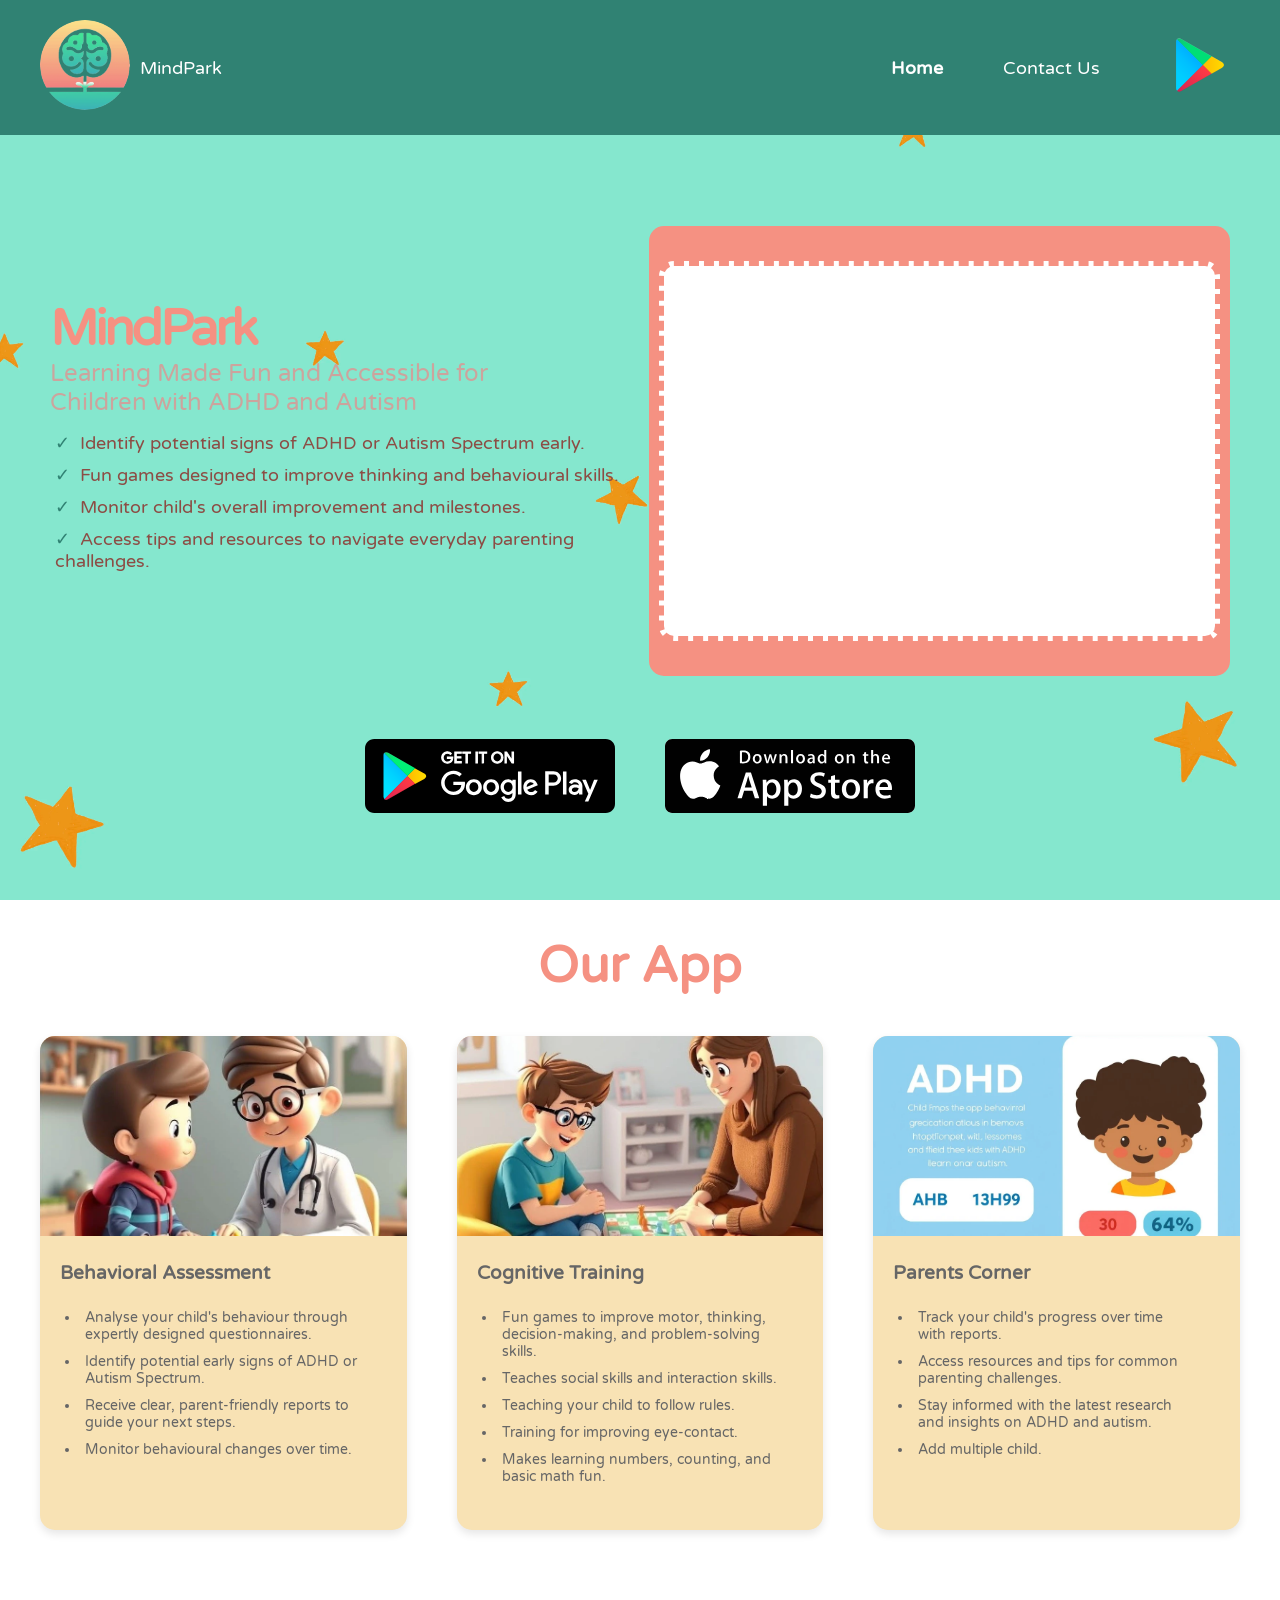
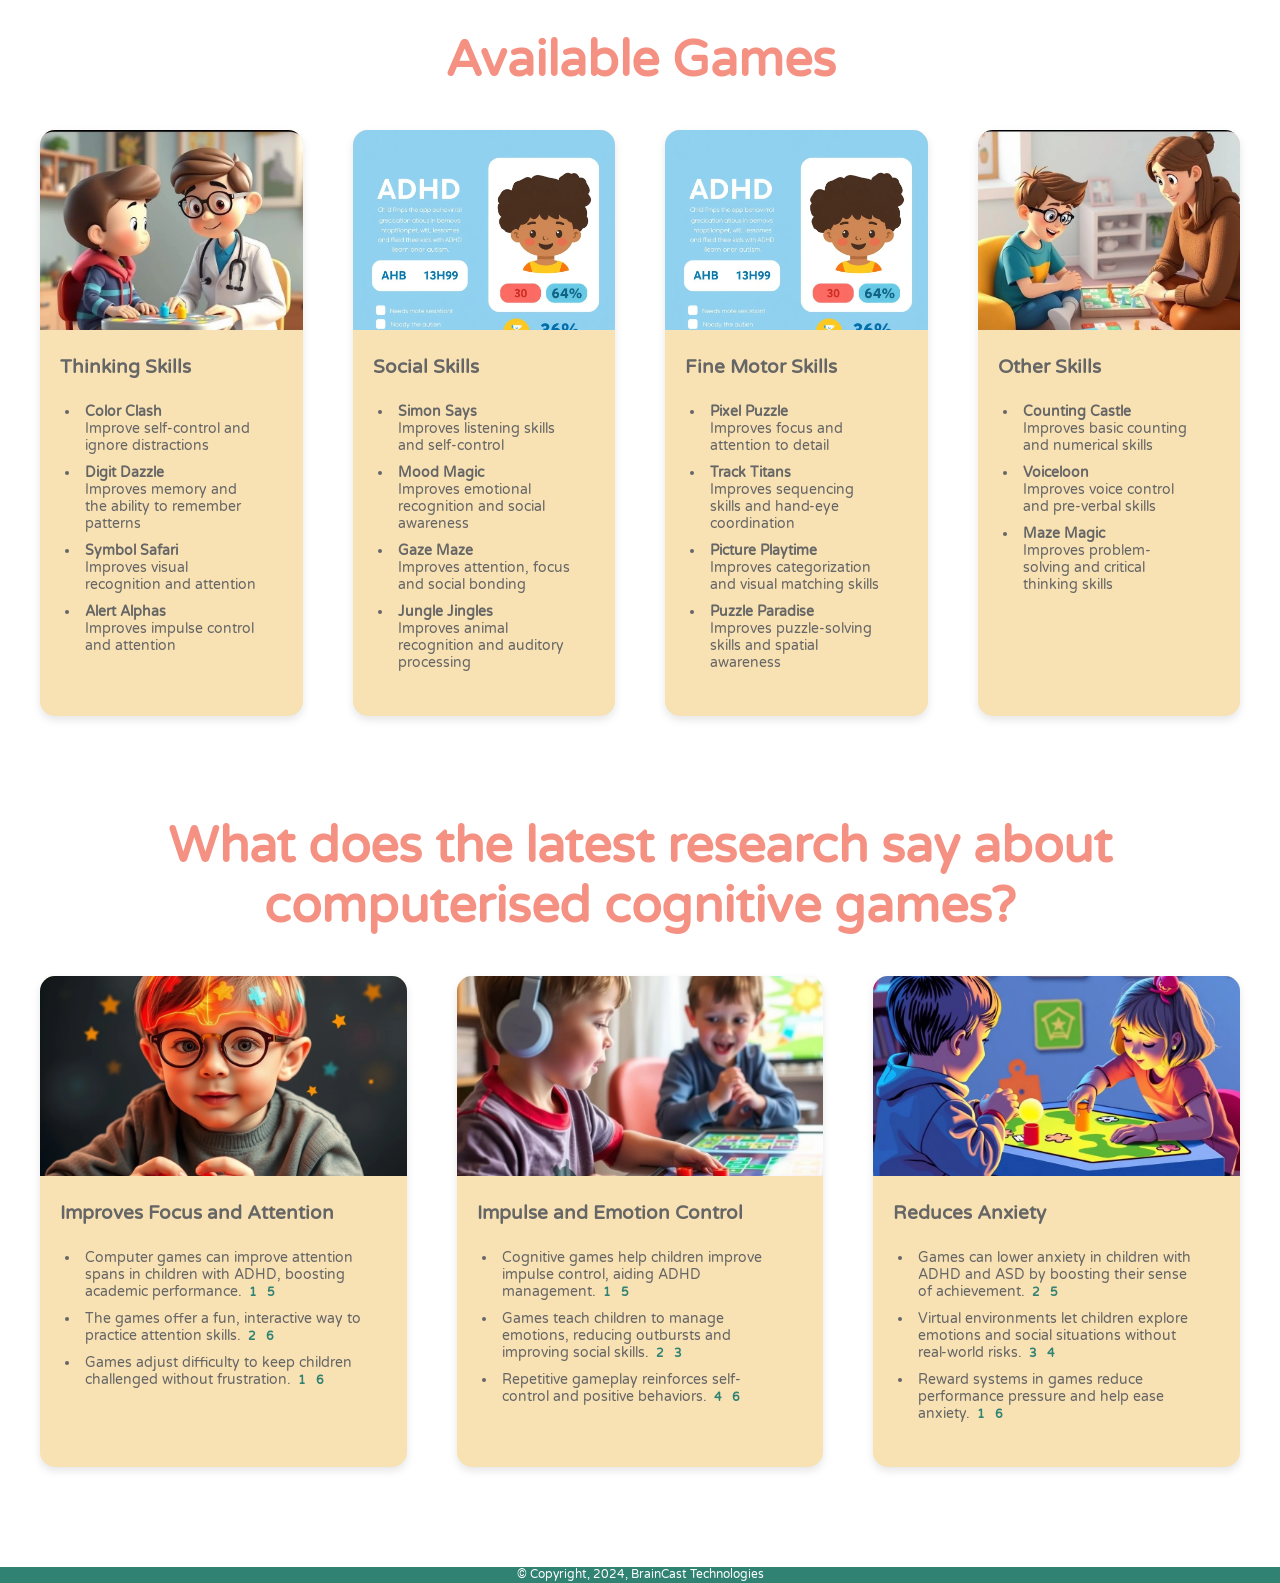
==== commit ec958b0d: "Content edited" ====
--- a/index.html
+++ b/index.html
@@ -10,48 +10,57 @@
     <link rel="preconnect" href="https://fonts.googleapis.com">
     <link rel="preconnect" href="https://fonts.gstatic.com" crossorigin>
     <link rel="stylesheet" href="css/style.css">
+    <link rel="stylesheet" href="css/vars.css">
+    <link rel="stylesheet" href="css/layout.css">
+    <link rel="stylesheet" href="css/theme.css">
     <link rel="preload" href='https://fonts.googleapis.com/css?family=Varela+Round&display=swap' as="font" type="font/woff2" crossorigin="anonymous">
     <link rel="preload" href="/images/website_background_2.webp" as="image" type="image/webp" crossorigin="anonymous">
+    <link href="https://cdnjs.cloudflare.com/ajax/libs/font-awesome/6.0.0-beta3/css/all.min.css" rel="stylesheet">
 
 </head>
 <body>
-    <nav>
-        <div class="logo">
-            <div class="logo-content">
+    <nav class="flex justify-between fixed top-none right-none left-none">
+        <div class="logo flex justify-between">
+            <div class="logo-content flex justify-center items-center">
                 <a href="/index.html"><img src="/images/mindparklogo.webp" alt="Logo for MindPark, an app developed to help children with ADHD and/or Autism Spectrum Disorder" loading="lazy"></a>
                 <p><a href="/index.html">MindPark</a></p>
             </div>
         </div>
 
-        <ul class="sidebar">
-            <li class="cross-button" onclick="hideSideBar()"><a href="#"><svg xmlns="http://www.w3.org/2000/svg" width="24" height="24" viewBox="0 0 24 24" fill="none" stroke="#333333" stroke-width="2" stroke-linecap="round" stroke-linejoin="round" class="feather feather-x"><line x1="18" y1="6" x2="6" y2="18"></line><line x1="6" y1="6" x2="18" y2="18"></line></svg></a></li>
-            <li><a href="/index.html" class="active">Home</a></li>
-            <li><a href="/pages/contact_us.html">Contact Us</a></li>
-            <li><a href="https://play.google.com/store/apps/details?id=com.mindpark.mindgames&hl=en_US" target="_blank">Get the app now</a></li>
+        <ul class="sidebar fixed h-screen top-none right-none hidden flex-col justify-center items-start">
+            <li class="cross-button flex flex-col justify-center items-center" onclick="hideSideBar()"><a href="#"><svg xmlns="http://www.w3.org/2000/svg" width="24" height="24" viewBox="0 0 24 24" fill="none" stroke="#333333" stroke-width="2" stroke-linecap="round" stroke-linejoin="round" class="feather feather-x"><line x1="18" y1="6" x2="6" y2="18"></line><line x1="6" y1="6" x2="18" y2="18"></line></svg></a></li>
+            <li class="flex flex-col justify-center items-center"><a href="/index.html" class="active">Home</a></li>
+            <li class="flex flex-col justify-center items-center"><a href="/pages/contact_us.html">Contact Us</a></li>
+            <li class="flex flex-col justify-center items-center"><a href="https://play.google.com/store/apps/details?id=com.mindpark.app" target="_blank">Get the app now</a></li>
         </ul>
 
-        <ul class="nav-items">
+        <ul class="nav-items flex justify-between items-center">
             <li class="nav-item"><a href="/index.html" class="active">Home</a></li>
             <li class="nav-item"><a href="/pages/contact_us.html">Contact Us</a></li>
-            <li class="nav-item"><a href="https://play.google.com/store/apps/details?id=com.mindpark.mindgames&hl=en_US" target="_blank"><img class="gp-button" src="/images/Google_Play-Icon-Logo.wine.svg" alt="Download the MindPark app now. This app was developed to help children with ADHD and/or Autism learn and grow."></a></li>
+            <li class="nav-item"><a href="https://play.google.com/store/apps/details?id=com.mindpark.app" target="_blank"><img class="gp-button" src="/images/Google_Play-Icon-Logo.wine.svg" alt="Download the MindPark app now. This app was developed to help children with ADHD and/or Autism learn and grow."></a></li>
         </ul>
 
-        <div class="menu-button">
+        <div class="menu-button hidden">
             <a href="#" onclick="showSideBar()" role="button" aria-label="Open menu"><svg xmlns="http://www.w3.org/2000/svg" width="24" height="24" viewBox="0 0 24 24" fill="none" stroke="white" stroke-width="2" stroke-linecap="round" stroke-linejoin="round" class="feather feather-menu"><line x1="3" y1="12" x2="21" y2="12"></line><line x1="3" y1="6" x2="21" y2="6"></line><line x1="3" y1="18" x2="21" y2="18"></line></svg></a>
         </div>
     </nav>
 
     <main>
-        <section class="hero">
-            <div class="section left">
+        <section class="hero flex">
+            <div class="section left flex">
                 <div class="content">
-                    <h1 class="heading">Learning Made Fun and Accessible for Children with ADHD and Autism</h1>
-                    <h2>Mission Statement</h2>
-                    <h3 class="mission-statement">At MindPark, our mission is to empower children with ADHD and Autism through engaging and innovative learning activities and games.</h3>
-                </div>
-            </div>
-            <div class="section right">
-                <div class="video-frame">
+                    <h1 class="heading">MindPark</h1>
+                    <h2>Learning Made Fun and Accessible for Children with ADHD and Autism</h2>
+                    <ul class="main-use-case">
+                        <li>Identify potential signs of ADHD or Autism Spectrum early.</li>
+                        <li>Fun games designed to improve thinking and behavioural skills.</li>
+                        <li>Monitor child's overall improvement and milestones.</li>
+                        <li>Access tips and resources to navigate everyday parenting challenges.</li>
+                    </ul>
+                </div>
+            </div>
+            <div class="section right relative flex flex-col justify-center items-center">
+                <div class="video-frame relative flex justify-center items-center">
                     <video autoplay loop muted playsinline preload="auto" class="homepage-video">
                         <source src="/images/kids_classroom.webm" type="video/mp4">
                         <track kind="captions" srclang="en" label="English Captions">
@@ -62,99 +71,172 @@
             </div>
         </section>
 
-        <div class="stores">
-            <div class="google-play">
-                <a href="https://play.google.com/store/apps/details?id=com.mindpark.mindgames&hl=en_US" target="_blank"><img id="google-play" src="/images/Google play button.svg" alt="MindPark download link for Google Play Store"></a>
-            </div>
-            <div class="app-store">
+        <div class="stores flex justify-center items-center">
+            <div class="google-play flex justify-center">
+                <a href="https://play.google.com/store/apps/details?id=com.mindpark.app" target="_blank"><img id="google-play" src="/images/Google play button.svg" alt="MindPark download link for Google Play Store"></a>
+            </div>
+            <div class="app-store inline-block justify-center">
                 <a href="#"><img src="/images/app_store_logo.svg" alt="MindPark download link for App Store"></a>   
             </div>
         </div>
 
         <div class="container">
             <h1>Our App</h1>
-            <div class="cards">
+            <div class="cards flex justify-center">
                 <div class="card">
                     <img src="/images/behavioral_assessment_2.webp" alt="Image showing behavioral assessment section for kids with ADHD and/or Autism" loading="lazy">
-                    <div class="card-content">
+                    <div class="card-content inline-block">
                         <h2>Behavioral Assessment</h2>
-                        <p>This section contains a questionnaires that analyze whether the child has behavioral disorders such as ADHD or ASD.</p>
+                         <ul class="card-checklist">
+                            <li>Analyse your child's behaviour through expertly designed questionnaires.</li>
+                            <li>Identify potential early signs of ADHD or Autism Spectrum.</li>
+                            <li>Receive clear, parent-friendly reports to guide your next steps.</li>
+                            <li>Monitor behavioural changes over time. </li>
+                         </ul>
                     </div>
                 </div>
                 <div class="card">
                     <img src="/images/cognitive_training_2.webp" alt="Image showing cognitive training section for kids with ADHD and/or Autism" loading="lazy">
                     <div class="card-content">
                         <h2>Cognitive Training</h2>
-                        <p>This section contains games that help the child in developing skills such as fine motor skills, executive skills, social skills, verbal skills and math skills.</p>
+                        <ul class="card-checklist">
+                            <li>Fun games to improve motor, thinking, decision-making, and problem-solving skills.</li>
+                            <li>Teaches social skills and interaction skills. </li>
+                            <li>Teaching your child to follow rules.</li>
+                            <li>Training for improving eye-contact.</li>
+                            <li>Makes learning numbers, counting, and basic math fun.</li>
+                        </ul>
                     </div>
                 </div>
                 <div class="card">
                     <img src="/images/adhd.webp" alt="Image showing result of behavioral assessment questionnaire for diagnosis of ADHD and/or Autism" loading="lazy">
                     <div class="card-content">
-                        <h2>Behavioral Performance</h2>
-                        <p>This is a result of ADHD questionnaire for Autism Spectrum Disorder analysis.</p>
-                    </div>
-                </div>
-            </div>
-        </div>
-
-        <div class="games-we-have">
-            <h1>Some Games We Have</h1>
-            <div class="games">
-                <div class="game">
-                    <img src="/images/color_clash.webp" alt="Color clash" loading="lazy">
-                    <div class="game-content">
-                        <h2>Color Clash</h2>
-                        <p>In this game, we select the color of the word that appears on the screen.</p>
-                    </div>
-                </div>
-                <div class="game">
-                    <img src="/images/voiceloon.webp" alt="Voiceloon" loading="lazy">
-                    <div class="game-content">
-                        <h2>Voiceloon</h2>
-                        <p>In this game, we blow on the phone to make the balloon go high.</p>
-                    </div>
-                </div>
-                <div class="game">
-                    <img src="/images/number_counting.webp" alt="Number counting" loading="lazy">
-                    <div class="game-content">
-                        <h2>Number Counting</h2>
-                        <p>In this game, we count the number of items present on the screen and select the right number option.</p>
-                    </div>
-                </div>
-                <div class="game">
-                    <img src="/images/simon_says.webp" alt="Simon says" loading="lazy">
-                    <div class="game-content">
-                        <h2>Simon Says</h2>
-                        <p>In this game, player is supposed to do a task only if Simon says to do it.</p>
-                    </div>
-                </div>
-            </div>
-            <h1 class="many-more">And many more...</h1>
+                        <h2>Parents Corner</h2>
+                        <ul class="card-checklist">
+                            <li>Track your child's progress over time with reports.</li>
+                            <li>Access resources and tips for common parenting challenges.</li>
+                            <li>Stay informed with the latest research and insights on ADHD and autism.</li>
+                            <li>Add multiple child.</li>
+                        </ul>
+                    </div>
+                </div>
+            </div>
+        </div>
+
+        <div class="games-container">
+            <h1>Available Games</h1>
+            <div class="game-cards flex justify-center">
+                <div class="game-card">
+                    <img src="/images/behavioral_assessment_2.webp" alt="Image showing behavioral assessment section for kids with ADHD and/or Autism" loading="lazy">
+                    <div class="game-card-content">
+                        <h2>Thinking Skills</h2>
+                         <ul class="game-card-checklist">
+                            <li><strong>Color Clash</strong><br>Improve self-control and ignore distractions</li>
+                            <li><strong>Digit Dazzle</strong><br>Improves memory and the ability to remember patterns</li>
+                            <li><strong>Symbol Safari</strong><br>Improves visual recognition and attention</li>
+                            <li><strong>Alert Alphas</strong><br>Improves impulse control and attention</li>
+                         </ul>
+                    </div>
+                </div>
+                <div class="game-card">
+                    <img src="/images/adhd.webp" alt="Image showing result of behavioral assessment questionnaire for diagnosis of ADHD and/or Autism" loading="lazy">
+                    <div class="game-card-content">
+                        <h2>Social Skills</h2>
+                        <ul class="game-card-checklist">
+                            <li><strong>Simon Says</strong><br>Improves listening skills and self-control</li>
+                            <li><strong>Mood Magic</strong><br>Improves emotional recognition and social awareness</li>
+                            <li><strong>Gaze Maze</strong><br>Improves attention, focus and social bonding</li>
+                            <li><strong>Jungle Jingles</strong><br>Improves animal recognition and auditory processing</li>
+                        </ul>
+                    </div>
+                </div>
+                <div class="game-card">
+                    <img src="/images/adhd.webp" alt="Image showing result of behavioral assessment questionnaire for diagnosis of ADHD and/or Autism" loading="lazy">
+                    <div class="game-card-content">
+                        <h2>Fine Motor Skills</h2>
+                        <ul class="game-card-checklist">
+                            <li><strong>Pixel Puzzle</strong><br>Improves focus and attention to detail</li>
+                            <li><strong>Track Titans</strong><br>Improves sequencing skills and hand-eye coordination</li>
+                            <li><strong>Picture Playtime</strong><br>Improves categorization and visual matching skills</li>
+                            <li><strong>Puzzle Paradise</strong><br>Improves puzzle-solving skills and spatial awareness</li>
+                        </ul>
+                    </div>
+                </div>
+                <div class="game-card">
+                    <img src="/images/cognitive_training_2.webp" alt="Image showing cognitive training section for kids with ADHD and/or Autism" loading="lazy">
+                    <div class="game-card-content">
+                        <h2>Other Skills</h2>
+                        <ul class="game-card-checklist">
+                            <li><strong>Counting Castle</strong> <br> Improves basic counting and numerical skills</li>
+                            <li><strong>Voiceloon</strong> <br> Improves voice control and pre-verbal skills</li>
+                            <li><strong>Maze Magic</strong> <br> Improves problem-solving and critical thinking skills</li>
+                        </ul>
+                    </div>
+                </div>
+            </div>
         </div>
 
         <div class="benefits-container">
-            <h1>Benefits</h1>
-            <div class="cards">
+            <h1>What does the latest research say about computerised cognitive games?</h1>
+            <div class="cards flex justify-center">
                 <div class="card">
                     <img src="/images/enhance_cognitive_skills.webp" alt="This app helps enhance the cognitive skills of children with ADHD and/or Autism" loading="lazy">
                     <div class="card-content">
-                        <h2>Enhances Cognitive Skills</h2>
-                        <p>Stimulates critical thinking and problem-solving, developing strong analytical abilities through puzzles and symbol identification.</p>
+                        <h2>Improves Focus and Attention</h2>
+                        <ul class="card-checklist">
+                            <li>Computer games can improve attention spans in children with ADHD, boosting academic performance.
+                                <a href="https://pmc.ncbi.nlm.nih.gov/articles/PMC8857637/" target="_blank"><span>1</span></a>
+                                <a href="https://www.nature.com/articles/s41380-023-02000-7" target="_blank"><span>5</span></a>
+                            </li>
+                            <li>The games offer a fun, interactive way to practice attention skills.
+                                <a href="https://pmc.ncbi.nlm.nih.gov/articles/PMC9809031/" target="_blank"><span>2</span></a>
+                                <a href="https://www.redalyc.org/journal/798/79875789004/html/" target="_blank"><span>6</span></a>
+                            </li>
+                            <li>Games adjust difficulty to keep children challenged without frustration.
+                                <a href="https://pmc.ncbi.nlm.nih.gov/articles/PMC8857637/" target="_blank"><span>1</span></a>
+                                <a href="https://pmc.ncbi.nlm.nih.gov/articles/PMC7575028/" target="_blank"><span>6</span></a>
+                            </li>
+                        </ul>
                     </div>
                 </div>
                 <div class="card">
                     <img src="/images/attention_span.webp" alt="This app helps improve focus and attention span of children with ADHD and/or Autism" loading="lazy">
                     <div class="card-content">
-                        <h2>Improves Focus and Attention</h2>
-                        <p>Boosts attention span by engaging children in fast-paced, interactive games.</p>
+                        <h2>Impulse and Emotion Control</h2>
+                        <ul class="card-checklist">
+                            <li>Cognitive games help children improve impulse control, aiding ADHD management.
+                                <a href="https://pmc.ncbi.nlm.nih.gov/articles/PMC8857637/" target="_blank"><span>1</span></a>
+                                <a href="https://www.nature.com/articles/s41380-023-02000-7" target="_blank"><span>5</span></a>
+                            </li>
+                            <li>Games teach children to manage emotions, reducing outbursts and improving social skills.
+                                <a href="https://pmc.ncbi.nlm.nih.gov/articles/PMC9809031/" target="_blank"><span>2</span></a>
+                                <a href="https://bmcpsychiatry.biomedcentral.com/articles/10.1186/s12888-022-04501-1" target="_blank"><span>3</span></a>
+                            </li>
+                            <li>Repetitive gameplay reinforces self-control and positive behaviors.
+                                <a href="https://www.redalyc.org/journal/798/79875789004/html/" target="_blank"><span>4</span></a>
+                                <a href="https://pmc.ncbi.nlm.nih.gov/articles/PMC7575028/" target="_blank"><span>6</span></a>
+                            </li>
+                        </ul>
                     </div>
                 </div>
                 <div class="card">
                     <img src="/images/fine_motor.webp" alt="This app helps boost fine motor skills of children with ADHD and/or Autism" loading="lazy">
                     <div class="card-content">
-                        <h2>Boosts Fine Motor Skills</h2>
-                        <p>Develops hand-eye coordination and dexterity through interactive tasks like tapping, dragging, and drawing.</p>
+                        <h2>Reduces Anxiety</h2>
+                        <ul class="card-checklist">
+                            <li>Games can lower anxiety in children with ADHD and ASD by boosting their sense of achievement.
+                                <a href="https://pmc.ncbi.nlm.nih.gov/articles/PMC9809031/" target="_blank"><span>2</span></a>
+                                <a href="https://www.nature.com/articles/s41380-023-02000-7" target="_blank"><span>5</span></a>
+                            </li>
+                            <li>Virtual environments let children explore emotions and social situations without real-world risks.
+                                <a href="https://bmcpsychiatry.biomedcentral.com/articles/10.1186/s12888-022-04501-1" target="_blank"><span>3</span></a>
+                                <a href="https://www.redalyc.org/journal/798/79875789004/html/" target="_blank"><span>4</span></a>
+                            </li>
+                            <li>Reward systems in games reduce performance pressure and help ease anxiety.
+                                <a href="https://pmc.ncbi.nlm.nih.gov/articles/PMC8857637/" target="_blank"><span>1</span></a>
+                                <a href="https://pmc.ncbi.nlm.nih.gov/articles/PMC7575028/" target="_blank"><span>6</span></a>
+                            </li>
+                        </ul>
                     </div>
                 </div>
             </div>
@@ -162,6 +244,10 @@
         
     </main>
 
+    <footer class="flex justify-center">
+        © Copyright, 2024, BrainCast Technologies
+    </footer>
+    
     <script src="/js/script.js" defer></script>
 </body>
 </html>
--- a/css/style.css
+++ b/css/style.css
@@ -1,6 +1,9 @@
 @import url('https://fonts.googleapis.com/css2?family=Varela+Round&display=swap');
-
-    * {
+@import url('vars.css');
+@import url('layout.css');
+@import url('theme.css');
+
+    * , *::before, *::after{
         margin: 0;
         padding: 0;
         box-sizing: border-box;
@@ -15,33 +18,19 @@
     }
 
     body{
-        font-family: 'Varela Round',;
+        font-family: 'Varela Round', sans-serif;
     }
 
     nav {
-        display: flex;
-        justify-content: space-between;
-        background-color: #308273;
+        background-color: var(--navbar-bg-color);
         padding: 20px;
         font-size: 18px;
-        position: fixed;
-        top: 0;
-        left: 0;
-        right: 0;
         z-index: 1000;
     }
 
     nav .logo {
-        display: flex;
-        justify-content: space-between;
         border-radius: 50%;
         margin-left: 20px;
-    }
-
-    nav .logo .logo-content {
-        display: flex;
-        justify-content: center;
-        align-items: center;
     }
 
     nav .logo .logo-content a{
@@ -62,19 +51,11 @@
     }
 
     nav .sidebar {
-        position: fixed;
-        top: 0;
-        right: 0;
-        height: 100vh;
         width: 250px;
         z-index: 999;
         background-color: rgba(168,230,207,0.5);
         backdrop-filter: blur(10px);
         box-shadow: -10px 0 10px rgba(0, 0, 0, 0.1);
-        display: none;
-        flex-direction: column;
-        align-items: flex-start;
-        justify-content: center;
         padding: 20px;
         margin-top: auto;
         margin-bottom: auto;
@@ -82,10 +63,6 @@
 
     nav .sidebar li {
         width: 100%;
-        display: flex;
-        flex-direction: column;
-        justify-content: center;
-        align-items: center;
         list-style: none;
         margin: 10px 0px;
         text-align: left;
@@ -104,14 +81,7 @@
         background-color: rgba(255, 255, 255, 0.2);
     }
 
-    nav .menu-button{
-        display: none;
-    }
-
     nav .nav-items {
-        display: flex;
-        justify-content: space-between;
-        align-items: center;
         list-style: none;
         color: white;
         gap: 60px;
@@ -129,27 +99,27 @@
     }
 
     nav .nav-items .nav-item a.active {
-        color: #F59182;
+        color: white;
         font-weight: bold;
     }
 
     nav .sidebar li a.active {
-        color: #F59182;
+        color: white;
         font-weight: bold;
     }
 
     nav .nav-items .nav-item a:active,
     nav .nav-items .nav-item a:hover {
-        color: #F59182;
+        font-weight: bold;
     }
 
     nav .sidebar a:active,
     nav .sidebar a:hover {
-        color: #F59182;
+        color: white;
+        font-weight: bold;
     }
 
     main {
-        /* background-color: #A8E6CF; */
         background-image: url('/images/website_background_2.webp');
         background-repeat: no-repeat;
         background-position: center;
@@ -158,16 +128,11 @@
         margin-top: 100px;
     }
 
-    main .hero {
-        display: flex;
-    }
-
     main .hero .section {
         width: 50%;
     }
-
+ 
     main .hero .section.left {
-        display: flex;
         margin: 100px 10px 50px 50px;
     }
 
@@ -179,32 +144,39 @@
     }
 
     main .hero .section.left .content .heading {
-        font-size: 60px;
+        font-size: 50px;
         font-weight: bold;
         color: #F59182;
         letter-spacing: -3px;
-        margin-bottom: 40px;
+        /* margin-bottom: 10px; */
     }
 
     main .hero .section.left .content h2 {
-        font-weight: 300 ;
-        font-size: 40px;
-        color: #e89080;
+        font-weight: 300;
+        width: 85%;
+        font-size: 24px;
+        color: #cca49d;
         margin-bottom: 10px;
     }
 
-    main .hero .section.left .content .mission-statement {
-        width: 90%;
-        font-size: 19px;
-        font-weight: 400;    
+    main .hero .section.left .content ul.main-use-case{
+        list-style-type: none;
+        padding: 0;
+    }
+
+    main .hero .section.left .content ul.main-use-case li::before{
+        content: "✓";
+        color: var(--navbar-bg-color);
+        margin-right: 10px;
+    }
+
+    main .hero .section.left .content ul.main-use-case li{
+        padding: 5px;
+        font-size: 18px;
+        color: #8C4D45;
     }
 
     main .hero .section.right {
-        position: relative;
-        display: flex;
-        flex-direction: column;
-        justify-content: center;
-        align-items: center;
         margin: 50px 50px 50px 10px;
         width: 50%;
         height: 450px;
@@ -215,10 +187,6 @@
     }
 
     main .hero .section.right .video-frame{
-        position: relative;
-        display: flex;
-        justify-content: center;
-        align-items: center;
         padding: 10px;
         border: 5px dashed #F59182;
         border-radius: 15px;
@@ -235,25 +203,18 @@
     }
 
     main .stores{
-        display: flex;
-        justify-content: center;
-        align-items: center;
         gap: 50px;
     }
 
     main .google-play {
         width: 250px;
         height: 100px;
-        display: flex;
-        justify-content: center;
         padding-bottom: 50px;
     }
 
     main .app-store{
         width: 250px;
         height: 100px;
-        display: inline-block;
-        justify-content: center;
     }
 
     main .google-play img{
@@ -281,8 +242,6 @@
     }
 
     .cards{
-        display: flex;
-        justify-content: center;
         gap: 50px;
     }
 
@@ -295,6 +254,10 @@
         transition: transform 0.2s;
     }
 
+    .card li{
+        padding: 5px;
+    }
+
     .card h2{
         color: #666;
     }
@@ -319,17 +282,17 @@
         margin-bottom: 10px;
     }
 
-    .card-content p{
-        font-size: 0.9rem;
+    .card-content ul.card-checklist{
+        font-size: 14px;
+        margin: 10px;
+        padding: 10px;
         color: #666;
-        margin-bottom: 10px;
     }
 
     .card-content a{
         text-decoration: none;
         color: #333;
         font-weight: bold;
-        display: inline-block;
         margin-top: 10px;
         font-size: 0.9rem;
         padding: 10px;
@@ -340,78 +303,82 @@
         background-color: #333;
         color: #fff;
     }
-
-    .games-we-have{
+    
+    .games-container{
         text-align: center;
-        padding-bottom: 50px;
-    }
-
-    .games-we-have h1{
+        max-width: 1200px;
+        margin: 0 auto; 
+        padding-bottom: 100px;
+    }
+
+    .games-container h1{
         font-size: 50px;
         color: #F59182;
-        padding: 30px;
-    }
-
-    .games{
-        display: flex;
-        justify-content: space-around;
-        gap: 20px;
-    }
-
-    .game{
+        margin-bottom: 40px;
+        /* padding-top: 110px; */
+    }
+
+    .game-cards{
+        gap: 50px;
+    }
+
+    .game-card{
         background-color: #F8E2B4;
         border-radius: 15px;
         box-shadow: 0 4px 8px rgba(0, 0, 0, 0.1);
         overflow: hidden;
-        width: 250px;
+        width: 500px;
         transition: transform 0.2s;
     }
 
-    .game:hover{
+    .game-card li{
+        padding: 5px;
+    }
+
+    .game-card h2{
+        color: #666;
+    }
+
+    .game-card:hover{
         transform: translateY(-15px);
     }
 
-    .game img{
-        width: 250px;
-        height: 250px;
+    .game-card img{
+        width: 100%;
+        height: 200px;
         object-fit: cover;
     }
 
-    .game-content{
+    .game-card-content{
         padding: 20px;
         text-align: left;
     }
 
-    .game-content h2{
+    .game-card-content h2{
         font-size: 1.2rem;
         margin-bottom: 10px;
+    }
+
+    .game-card-content ul.game-card-checklist{
+        font-size: 14px;
+        margin: 10px;
+        padding: 10px;
         color: #666;
     }
 
-    .game-content p{
-        font-size: 0.9rem;
-        color: #666;
-        margin-bottom: 10px;
-    }
-
-    .game-content a{
+    .game-card-content a{
         text-decoration: none;
-        color: #666;
+        color: #333;
         font-weight: bold;
-        display: inline-block;
         margin-top: 10px;
         font-size: 0.9rem;
         padding: 10px;
         border-radius: 5px;
     }
 
-    .game-content a:hover{
+    .game-card-content a:hover{
         background-color: #333;
         color: #fff;
-    }
-
-    .games-we-have .many-more{
-        font-size: 36px;
     }
 
     .benefits-container{
@@ -428,8 +395,6 @@
     }
 
     .benefits-container .cards{
-        display: flex;
-        justify-content: center;
         gap: 50px;
     }
 
@@ -462,27 +427,31 @@
         margin-bottom: 10px;
     }
 
-    .benefits-container .cards .card .card-content p{
-        font-size: 0.9rem;
-        color: #666;
-        margin-bottom: 10px;
-    }
-
     .benefits-container .cards .card .card-content a{
+        width: 10px;
+        height: 10px;
         text-decoration: none;
-        color: #333;
+        /* background-color: #333; */
+        color: var(--navbar-bg-color);
         font-weight: bold;
-        display: inline-block;
+        display: inline;
         margin-top: 10px;
-        font-size: 0.9rem;
-        padding: 10px;
-        border-radius: 5px;
+        font-size: 12px;
+        padding: 3px;
+        border-radius: 50%;
     }
 
     .benefits-container .cards .card .card-content a:hover{
         background-color: #333;
         color: #fff;
     }
+
+    footer{
+        background-color: var(--navbar-bg-color);
+        color: white;
+        font-size: 24px;
+    }
+
 
     @media screen and (max-width: 768px) {
         html,body{
@@ -543,11 +512,6 @@
             font-size: 28px;
         }
 
-        main .hero .section.left .content .mission-statement{
-            font-size: 16px;
-            width: 100%;
-        }
-
         main .hero .section.right{
             width: 80%;
             margin-left: 80px;
@@ -636,6 +600,11 @@
         main .benefits-container .cards .card:hover{
             transform: none;
         }
+    }
+
+    footer{
+        height: 16px;
+        font-size: 12px;
     }
 
     @media screen and (max-width: 426px) {
@@ -698,11 +667,6 @@
             margin-bottom: 5px;
         }
 
-        main .hero .section.left .content .mission-statement{
-            font-size: 14px;
-            width: 100%;
-        }
-
         main .hero .section.right{
             width: 75%;
             height: 250px;
@@ -826,11 +790,6 @@
             margin-bottom: 5px;
         }
 
-        main .hero .section.left .content .mission-statement{
-            font-size: 12px;
-            width: 100%;
-        }
-
         main .hero .section.right{
             width: 250px;
             height: 220px;
--- a/css/vars.css
+++ b/css/vars.css
@@ -0,0 +1,24 @@
+:root{
+    --navbar-bg-color: #308273;
+    --body-bg-color: #A8E6CF;
+    --text-white: white;
+
+    /* Spacings */
+
+    --gap-xs: 4px;
+    --gap-sm: 8px;
+    --gap-md: 16px;
+    --gap-lg: 24px;
+    --gap-xl: 32px;
+    --gap-2xl: 40px;
+    --gap-3xl: 48px;
+
+    /* Fontsizes */
+
+    --font-xs: 4px;
+    --font-sm: 8px;
+    --font-base: 16px;
+    --font-md: 24px;
+    --font-lg: 32px;
+}
+
--- a/css/layout.css
+++ b/css/layout.css
@@ -0,0 +1,212 @@
+@import url('vars.css');
+
+.flex{
+    display: flex;
+}
+
+.block{
+    display: block;
+}
+
+.inline{
+    display: inline;
+}
+
+.inline-block{
+    display: inline-block;
+}
+
+.hidden{
+    display: none;
+}
+
+.justify-center{
+    justify-content: center;
+}
+
+.justify-between{
+    justify-content: space-between;
+}
+
+.justify-around{
+    justify-content: space-around;
+}
+
+.justify-start{
+    justify-content: flex-start;
+}
+
+.justify-end{
+    justify-content: flex-end;
+}
+
+.items-center{
+    align-items: center;
+}
+
+.items-start{
+    align-items: flex-start;
+}
+
+.items-end{
+    align-items: flex-end;
+}
+
+.flex-col{
+    flex-direction: column;
+}
+
+.flex-row{
+    flex-direction: row;
+}
+
+.top-none{
+    top: 0;
+}
+
+.right-none{
+    right: 0;
+}
+
+.left-none{
+    left: 0;
+}
+
+.bottom-none{
+    bottom: 0;
+}
+
+.h-full{
+    height: 100%;
+}
+
+.h-half{
+    height: 50%;
+}
+
+.h-screen{
+    height: 100vh;
+}
+
+.w-full{
+    width: 100%;
+}
+
+.w-half{
+    width: 50%;
+}
+
+.w-screen{
+    width: 100vw;
+}
+
+.fixed{
+    position: fixed;
+}
+
+.relative{
+    position: relative;
+}
+
+.absolute{
+    position: absolute;
+}
+
+.p-xs{
+    padding: var(--gap-xs);
+}
+
+.p-sm{
+    padding: var(--gap-sm);
+}
+
+.p-md{
+    padding: var(--gap-md);
+}
+
+.p-lg{
+    padding: var(--gap-lg);
+}
+
+.p-xl{
+    padding: var(--gap-xl);
+}
+
+.p-2xl{
+    padding: var(--gap-2xl);
+}
+
+.p-3xl{
+    padding: var(--gap-3xl);
+}
+
+.px-xs{
+    padding-left: var(--gap-xs);
+    padding-right: var(--gap-xs);
+}
+
+.px-sm{
+    padding-left: var(--gap-sm);
+    padding-right: var(--gap-sm);
+}
+
+.px-md{
+    padding-left: var(--gap-md);
+    padding-right: var(--gap-md);
+}
+
+.px-lg{
+    padding-left: var(--gap-lg);
+    padding-right: var(--gap-lg);
+}
+
+.px-xl{
+    padding-left: var(--gap-xl);
+    padding-right: var(--gap-xl);
+}
+
+.px-2xl{
+    padding-left: var(--gap-2xl);
+    padding-right: var(--gap-2xl);
+}
+
+.px-3xl{
+    padding-left: var(--gap-3xl);
+    padding-right: var(--gap-3xl);
+}
+
+.py-xs{
+    padding-top: var(--gap-xs);
+    padding-bottom: var(--gap-xs);
+}
+
+.py-sm{
+    padding-top: var(--gap-sm);
+    padding-bottom: var(--gap-sm);
+}
+
+.py-md{
+    padding-top: var(--gap-md);
+    padding-bottom: var(--gap-md);
+}
+
+.py-lg{
+    padding-top: var(--gap-lg);
+    padding-bottom: var(--gap-lg);
+}
+
+.py-xl{
+    padding-top: var(--gap-xl);
+    padding-bottom: var(--gap-xl);
+}
+
+.py-2xl{
+    padding-top: var(--gap-2xl);
+    padding-bottom: var(--gap-2xl);
+}
+
+.py-3xl{
+    padding-top: var(--gap-3xl);
+    padding-bottom: var(--gap-3xl);
+}
+
--- a/css/theme.css
+++ b/css/theme.css
@@ -0,0 +1,33 @@
+.font-bold{
+    font-weight: bold;
+}
+
+.text-white{
+    color: white;
+}
+
+.text-md {
+    font-size: 1.2rem;
+  }
+  
+  .text-lg {
+    font-size: 1.44rem;
+  }
+  
+  .text-lg {
+    font-size: 1.728rem;
+  }
+  
+  .text-xl {
+    font-size: 2.074rem;
+  }
+  
+  .text-2xl {
+    font-size: 2.488rem;
+  }
+  
+  .text-3xl {
+    font-size: 2.986rem;
+  }
+  
+  
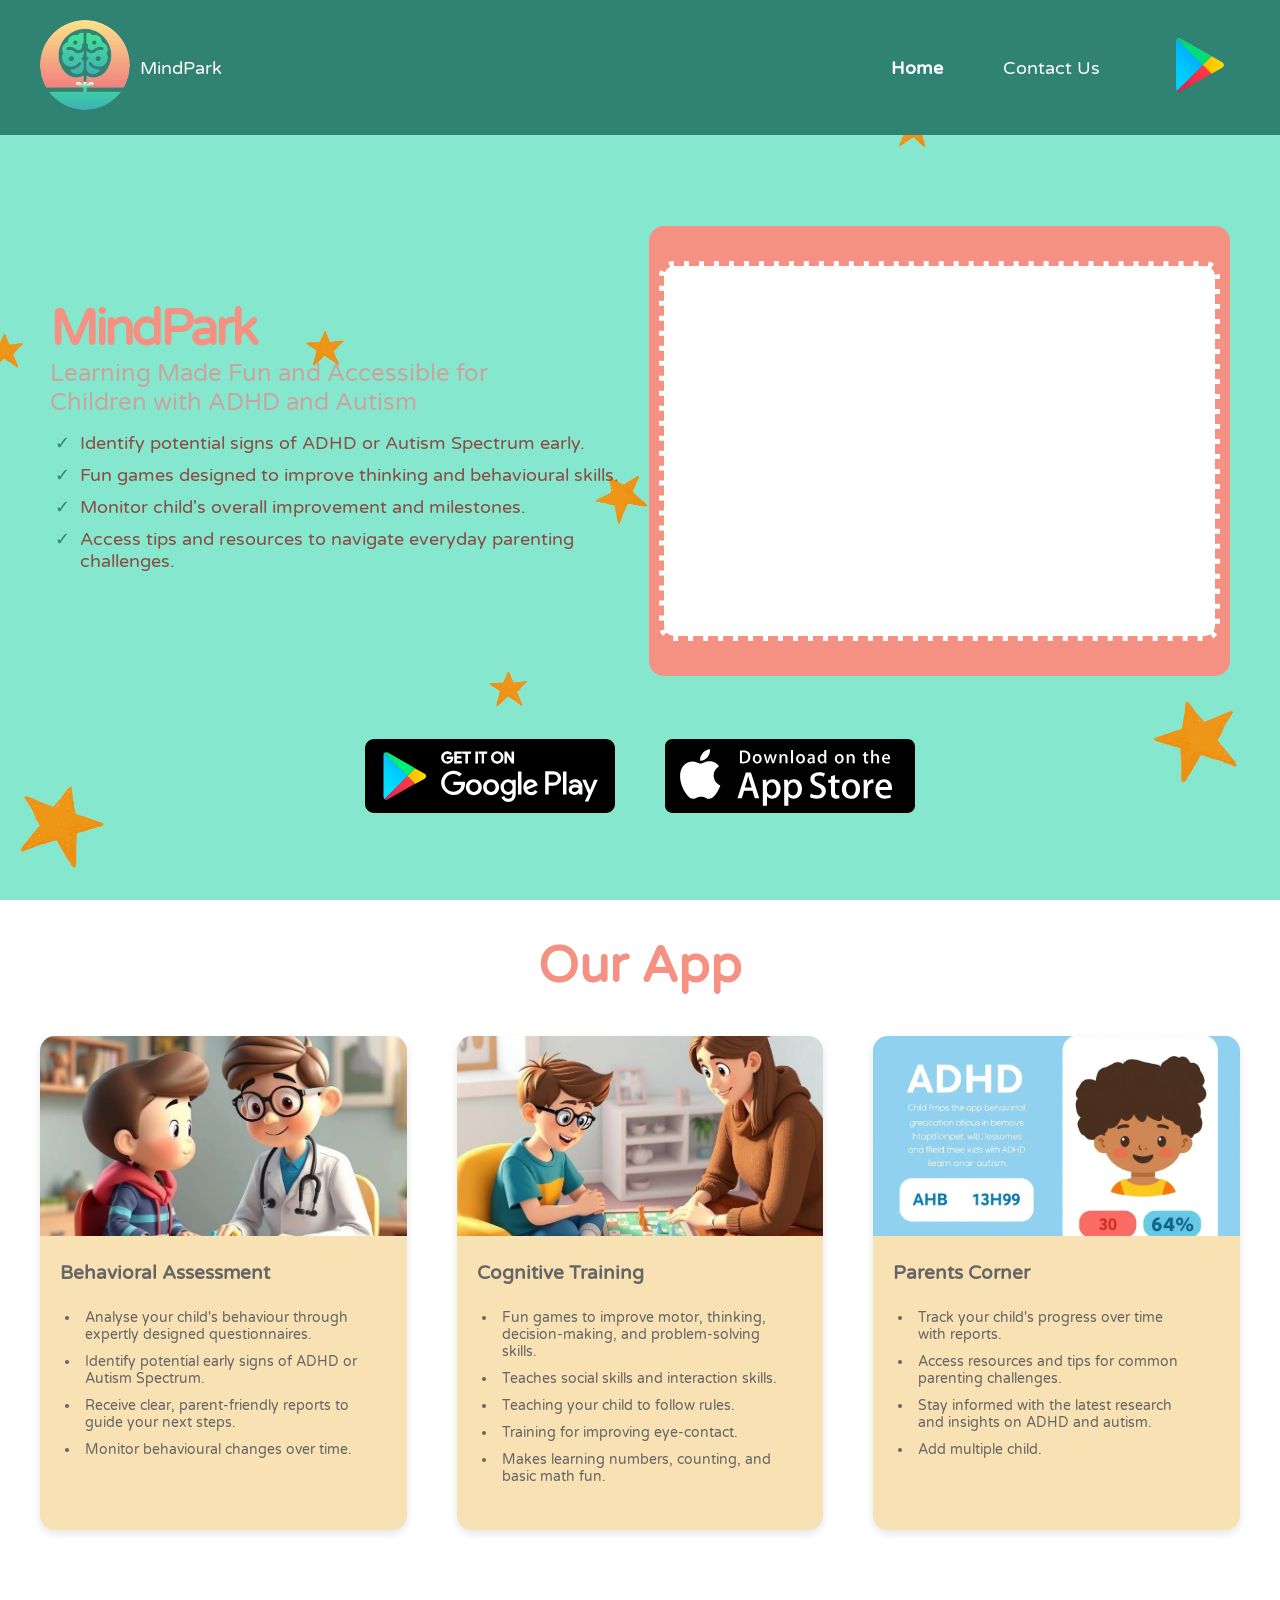
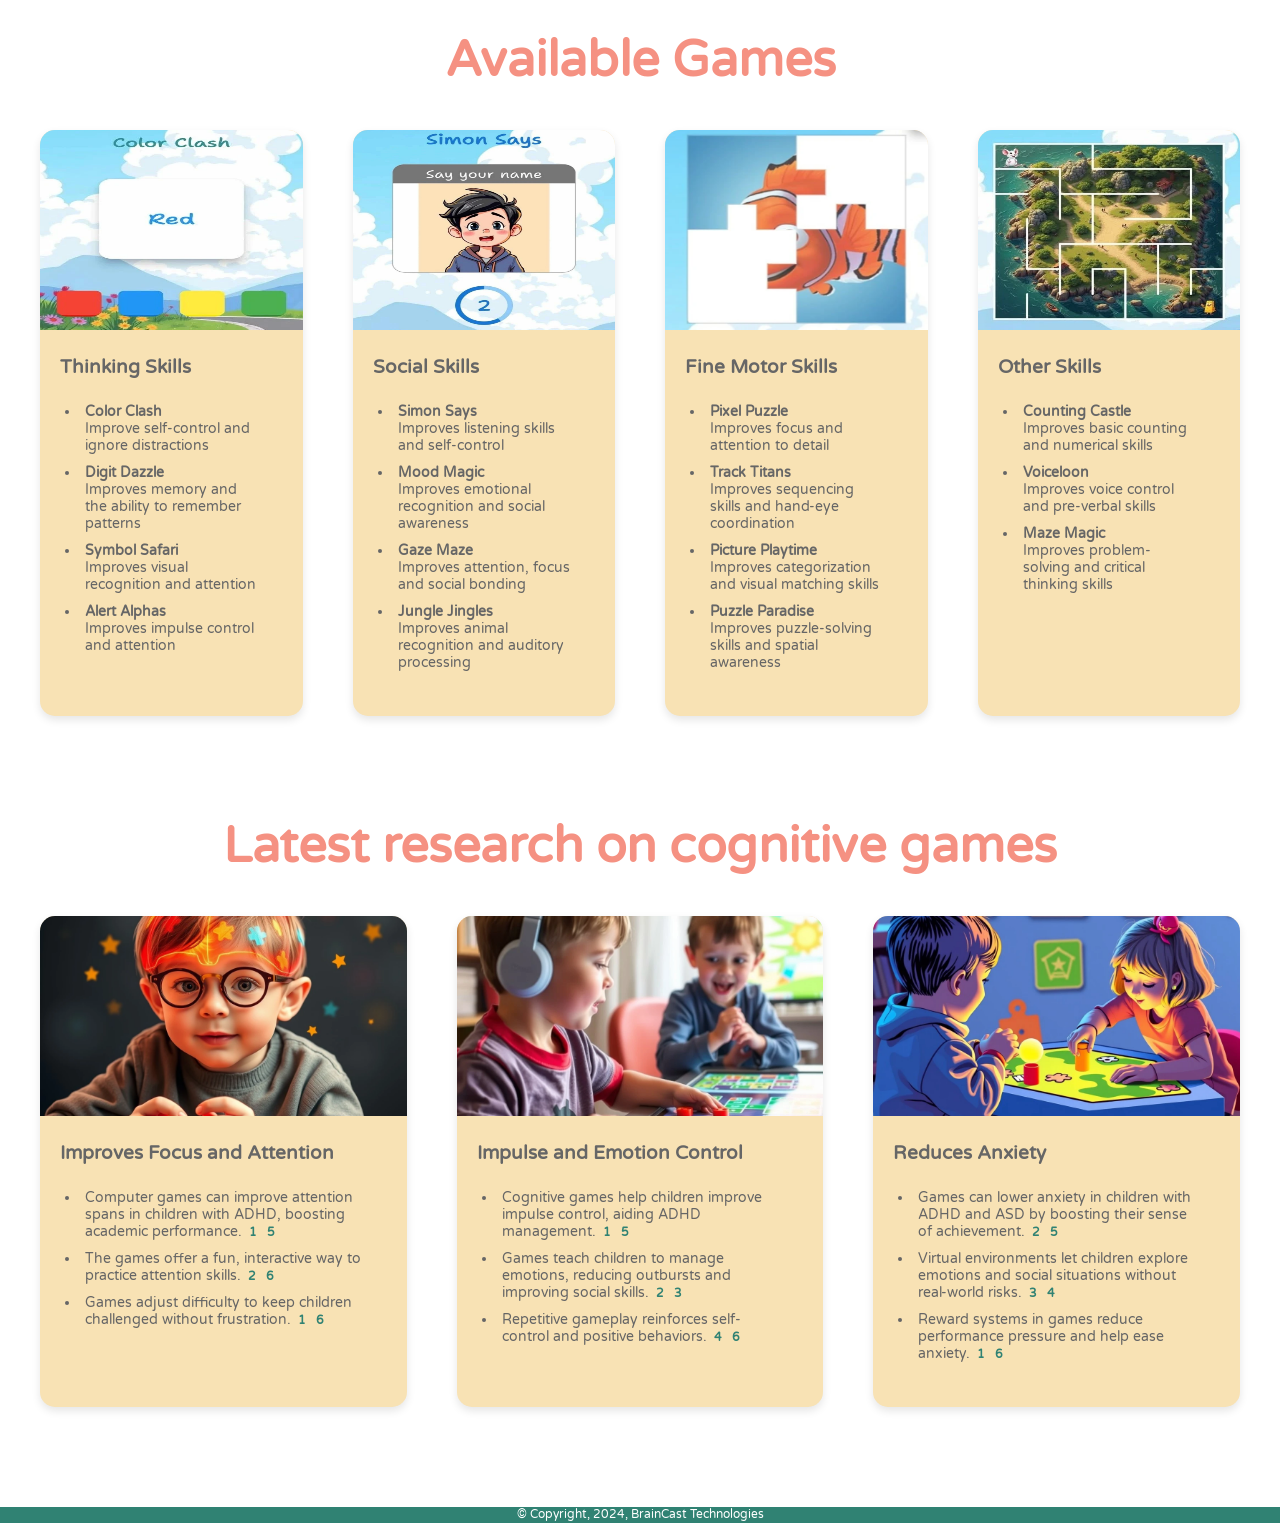
==== commit 7fbddea7: "Games images added" ====
--- a/index.html
+++ b/index.html
@@ -48,7 +48,7 @@
     <main>
         <section class="hero flex">
             <div class="section left flex">
-                <div class="content">
+                <div class="content flex flex-col justify-center w-full">
                     <h1 class="heading">MindPark</h1>
                     <h2>Learning Made Fun and Accessible for Children with ADHD and Autism</h2>
                     <ul class="main-use-case">
@@ -127,7 +127,7 @@
             <h1>Available Games</h1>
             <div class="game-cards flex justify-center">
                 <div class="game-card">
-                    <img src="/images/behavioral_assessment_2.webp" alt="Image showing behavioral assessment section for kids with ADHD and/or Autism" loading="lazy">
+                    <img src="/images/color_clash_copy.webp" alt="Image showing behavioral assessment section for kids with ADHD and/or Autism" loading="lazy">
                     <div class="game-card-content">
                         <h2>Thinking Skills</h2>
                          <ul class="game-card-checklist">
@@ -139,7 +139,7 @@
                     </div>
                 </div>
                 <div class="game-card">
-                    <img src="/images/adhd.webp" alt="Image showing result of behavioral assessment questionnaire for diagnosis of ADHD and/or Autism" loading="lazy">
+                    <img src="/images/simon_says_copy.webp" alt="Image showing result of behavioral assessment questionnaire for diagnosis of ADHD and/or Autism" loading="lazy">
                     <div class="game-card-content">
                         <h2>Social Skills</h2>
                         <ul class="game-card-checklist">
@@ -151,7 +151,7 @@
                     </div>
                 </div>
                 <div class="game-card">
-                    <img src="/images/adhd.webp" alt="Image showing result of behavioral assessment questionnaire for diagnosis of ADHD and/or Autism" loading="lazy">
+                    <img src="/images/puzzle_paradise_copy.webp" alt="Image showing result of behavioral assessment questionnaire for diagnosis of ADHD and/or Autism" loading="lazy">
                     <div class="game-card-content">
                         <h2>Fine Motor Skills</h2>
                         <ul class="game-card-checklist">
@@ -163,7 +163,7 @@
                     </div>
                 </div>
                 <div class="game-card">
-                    <img src="/images/cognitive_training_2.webp" alt="Image showing cognitive training section for kids with ADHD and/or Autism" loading="lazy">
+                    <img src="/images/maze_magic_copy.webp" alt="Image showing cognitive training section for kids with ADHD and/or Autism" loading="lazy">
                     <div class="game-card-content">
                         <h2>Other Skills</h2>
                         <ul class="game-card-checklist">
@@ -177,7 +177,7 @@
         </div>
 
         <div class="benefits-container">
-            <h1>What does the latest research say about computerised cognitive games?</h1>
+            <h1>Latest research on cognitive games</h1>
             <div class="cards flex justify-center">
                 <div class="card">
                     <img src="/images/enhance_cognitive_skills.webp" alt="This app helps enhance the cognitive skills of children with ADHD and/or Autism" loading="lazy">
--- a/css/style.css
+++ b/css/style.css
@@ -136,19 +136,11 @@
         margin: 100px 10px 50px 50px;
     }
 
-    main .hero .section.left .content {
-        display: flex;
-        flex-direction: column;
-        justify-content: center;
-        width: 100%;
-    }
-
     main .hero .section.left .content .heading {
         font-size: 50px;
         font-weight: bold;
-        color: #F59182;
+        color: var(--heading-text-color);
         letter-spacing: -3px;
-        /* margin-bottom: 10px; */
     }
 
     main .hero .section.left .content h2 {
@@ -162,18 +154,23 @@
     main .hero .section.left .content ul.main-use-case{
         list-style-type: none;
         padding: 0;
+        margin: 0;
     }
 
     main .hero .section.left .content ul.main-use-case li::before{
         content: "✓";
         color: var(--navbar-bg-color);
         margin-right: 10px;
+        display: inline-block;
+        vertical-align: middle;
     }
 
     main .hero .section.left .content ul.main-use-case li{
         padding: 5px;
         font-size: 18px;
         color: #8C4D45;
+        display: flex;
+        align-items: flex-start;
     }
 
     main .hero .section.right {
@@ -183,12 +180,12 @@
         margin-top: 14vh;
         border-radius: 15px;
         padding: 10px;
-        background-color: #F59182;
+        background-color: var(--heading-text-color);
     }
 
     main .hero .section.right .video-frame{
         padding: 10px;
-        border: 5px dashed #F59182;
+        border: 5px dashed var(--heading-text-color);
         border-radius: 15px;
         background-color: #fff;
     }
@@ -236,7 +233,7 @@
 
     .container h1{
         font-size: 50px;
-        color: #F59182;
+        color: var(--heading-text-color);
         margin-bottom: 40px;
         padding-top: 110px;
     }
@@ -313,9 +310,8 @@
 
     .games-container h1{
         font-size: 50px;
-        color: #F59182;
+        color: var(--heading-text-color);
         margin-bottom: 40px;
-        /* padding-top: 110px; */
     }
 
     .game-cards{
@@ -346,7 +342,7 @@
     .game-card img{
         width: 100%;
         height: 200px;
-        object-fit: cover;
+        object-fit: fill;
     }
 
     .game-card-content{
@@ -390,7 +386,7 @@
 
     .benefits-container h1{
         font-size: 50px;
-        color: #F59182;
+        color: var(--heading-text-color);
         margin-bottom: 40px;
     }
 
@@ -431,7 +427,6 @@
         width: 10px;
         height: 10px;
         text-decoration: none;
-        /* background-color: #333; */
         color: var(--navbar-bg-color);
         font-weight: bold;
         display: inline;
@@ -449,9 +444,9 @@
     footer{
         background-color: var(--navbar-bg-color);
         color: white;
-        font-size: 24px;
-    }
-
+        font-size: 12px;
+        height: 16px;
+    }
 
     @media screen and (max-width: 768px) {
         html,body{
@@ -464,7 +459,7 @@
             position: absolute;
             top: 80px;
             left: 0;
-            background-color: #308273;
+            background-color: var(--navbar-bg-color);
             width: 100%;
             padding: 20px 0;
         }
@@ -505,16 +500,21 @@
         main .hero .section.left .content .heading{ 
             letter-spacing: -2.6px;
             font-size: 42px;
-            margin-bottom: 30px;
+            /* margin-bottom: 10px; */
         }
 
         main .hero .section.left .content h2{
-            font-size: 28px;
+            font-size: 20px;
+        }
+
+        main .hero .section.left .content ul.main-use-case li{
+            font-size: 16px;
         }
 
         main .hero .section.right{
-            width: 80%;
-            margin-left: 80px;
+            justify-content: center;
+            width: 70%;
+            margin-left: 120px;
         }
 
         main .hero .section.right .video-frame{
@@ -522,11 +522,11 @@
         }
 
         main .stores .google-play img{
-            width: 250px;
+            width: 200px;
         }
 
         main .stores .app-store img{
-            width: 250px;
+            width: 200px;
         }
 
         main .container{
@@ -556,22 +556,17 @@
             transform: none;
         }
 
-        main .games-we-have h1{
+        main .games-container h1{
             font-size: 42px;
         }
-
-        main .games-we-have .games{
+        
+        main .games-container .game-cards{
             display: grid;
             grid-template-columns: auto auto;
-            row-gap: 50px;
-        }
-
-        main .games-we-have .games .game:hover{
-            transform: none;
-        }
-
-        main .games-we-have .many-more{
-            font-size: 28px;
+        }
+
+        main .games-container .game-cards .game-card{
+            width: 250px;
         }
 
         main .benefits-container{
@@ -600,11 +595,6 @@
         main .benefits-container .cards .card:hover{
             transform: none;
         }
-    }
-
-    footer{
-        height: 16px;
-        font-size: 12px;
     }
 
     @media screen and (max-width: 426px) {
@@ -618,7 +608,7 @@
             position: absolute;
             top: 80px;
             left: 0;
-            background-color: #308273;
+            background-color: var(--navbar-bg-color);
             width: 100%;
             padding: 20px 0;
         }
@@ -659,18 +649,18 @@
         main .hero .section.left .content .heading{ 
             letter-spacing: -2.6px;
             font-size: 32px;
-            margin-bottom: 20px;
+            /* margin-bottom: 20px; */
         }
 
         main .hero .section.left .content h2{
-            font-size: 24px;
-            margin-bottom: 5px;
+            font-size: 20px;
+            margin-bottom: 10px;
         }
 
         main .hero .section.right{
             width: 75%;
             height: 250px;
-            border: 5px dashed #F59182;
+            border: 5px dashed var(--heading-text-color);
             border-radius: 15px;
             margin-left: 55px;
         }
@@ -707,21 +697,13 @@
             height: 60px;
         }
 
-        main .games-we-have h1{
-            padding-top: 5px;
-            padding-bottom: 25px;
+        main .games-container h1{
             font-size: 32px;
         }
 
-        main .games-we-have .games{
+        main .games-container .game-cards{
             display: grid;
             grid-template-columns: auto;
-        }
-
-        main .games-we-have .many-more{
-            margin-top: 32px;
-            padding-bottom: 10px;
-            font-size: 20px;
         }
 
         main .benefits-container h1{
@@ -741,7 +723,7 @@
             position: absolute;
             top: 80px;
             left: 0;
-            background-color: #308273;
+            background-color: var(--navbar-bg-color);
             width: 100%;
             padding: 20px 0;
         }
@@ -791,21 +773,21 @@
         }
 
         main .hero .section.right{
-            width: 250px;
-            height: 220px;
-            border: 5px dashed #F59182;
+            width: 350px;
+            height: 250px;
+            border: 5px dashed var(--heading-text-color);
             border-radius: 15px;
-            margin-left: 60px;
+            margin-left: 12px;
         }
 
         main .hero .section.right .video-frame{
-            width: 230px;
-            height: 200px;
+            width: 320px;
+            height: 250px;
         }
 
         main .hero .section.right .video-frame video{
-            width: 200px;
-            height: 170px;
+            width: 290px;
+            height: 190px;
         }
 
     }
@@ -821,7 +803,7 @@
             position: absolute;
             top: 80px;
             left: 0;
-            background-color: #308273;
+            background-color: var(--navbar-bg-color);
             width: 100%;
             padding: 20px 0;
         }
@@ -876,45 +858,24 @@
         }
 
         main .hero .section.right{
-            width: 70%;
+            width: 90%;
             height: 220px;
-            border: 5px dashed #F59182;
+            border: 5px dashed var(--heading-text-color);
             border-radius: 15px;
-            margin-left: 45px;
+            margin-left: 15px;
         }
 
         main .hero .section.right .video-frame{
-            width: 200px;
+            width: 260px;
             height: 200px;
         }
 
         main .hero .section.right .video-frame video{
-            width: 170px;
+            width: 230px;
             height: 170px;
         }
 
         main .container h1{
             font-size: 30px;
         }
-
-        main .games-we-have h1{
-            padding-top: 5px;
-            padding-bottom: 25px;
-            font-size: 30px;
-        }
-
-        main .games-we-have .games{
-            display: grid;
-            grid-template-columns: auto;
-        }
-
-        main .games-we-have .games .game{
-            width: 220px;
-        }
-
-        main .games-we-have .many-more{
-            margin-top: 32px;
-            padding-bottom: 10px;
-            font-size: 20px;
-        }
     }
--- a/css/vars.css
+++ b/css/vars.css
@@ -1,6 +1,7 @@
 :root{
     --navbar-bg-color: #308273;
     --body-bg-color: #A8E6CF;
+    --heading-text-color: #F59182;
     --text-white: white;
 
     /* Spacings */
--- a/css/layout.css
+++ b/css/layout.css
@@ -210,3 +210,92 @@
     padding-bottom: var(--gap-3xl);
 }
 
+.m-xs {
+    margin: var(--gap-xs);
+  }
+  .m-sm {
+    margin: var(--gap-sm);
+  }
+  .m-md {
+    margin: var(--gap-md);
+  }
+  .m-lg {
+    margin: var(--gap-lg);
+  }
+  .m-xl {
+    margin: var(--gap-xl);
+  }
+  .m-2xl {
+    margin: var(--gap-2x);
+  }
+  .m-3xl {
+    margin: var(--gap-3x);
+  }
+  
+  .mx-xs {
+    margin-left: var(--gap-xs);
+    margin-right: var(--gap-xs);
+  }
+  .mx-sm {
+    margin-left: var(--gap-sm);
+    margin-right: var(--gap-sm);
+  }
+  .mx-md {
+    margin-left: var(--gap-md);
+    margin-right: var(--gap-md);
+  }
+  .mx-lg {
+    margin-left: var(--gap-lg);
+    margin-right: var(--gap-lg);
+  }
+  .mx-xl {
+    margin-left: var(--gap-xl);
+    margin-right: var(--gap-xl);
+  }
+  .mx-2xl {
+    margin-left: var(--gap-2x);
+    margin-right: var(--gap-2x);
+  }
+  .mx-3xl {
+    margin-left: var(--gap-3x);
+    margin-right: var(--gap-3x);
+  }
+  
+  .my-xs {
+    margin-top: var(--gap-xs);
+    margin-bottom: var(--gap-xs);
+  }
+  .my-sm {
+    margin-top: var(--gap-sm);
+    margin-bottom: var(--gap-sm);
+  }
+  .my-md {
+    margin-top: var(--gap-md);
+    margin-bottom: var(--gap-md);
+  }
+  .my-lg {
+    margin-top: var(--gap-lg);
+    margin-bottom: var(--gap-lg);
+  }
+  .my-xl {
+    margin-top: var(--gap-xl);
+    margin-bottom: var(--gap-xl);
+  }
+  .my-2xl {
+    margin-top: var(--gap-2xl);
+    margin-bottom: var(--gap-2xl);
+  }
+  .my-3xl {
+    margin-top: var(--gap-3xl);
+    margin-bottom: var(--gap-3xl);
+  }
+
+  .pt-xs {
+    padding-top: var(--gap-xs);
+  }
+  
+  .pb-xs {
+    padding-bottom: var(--gap-xs);
+  }
+  
+  
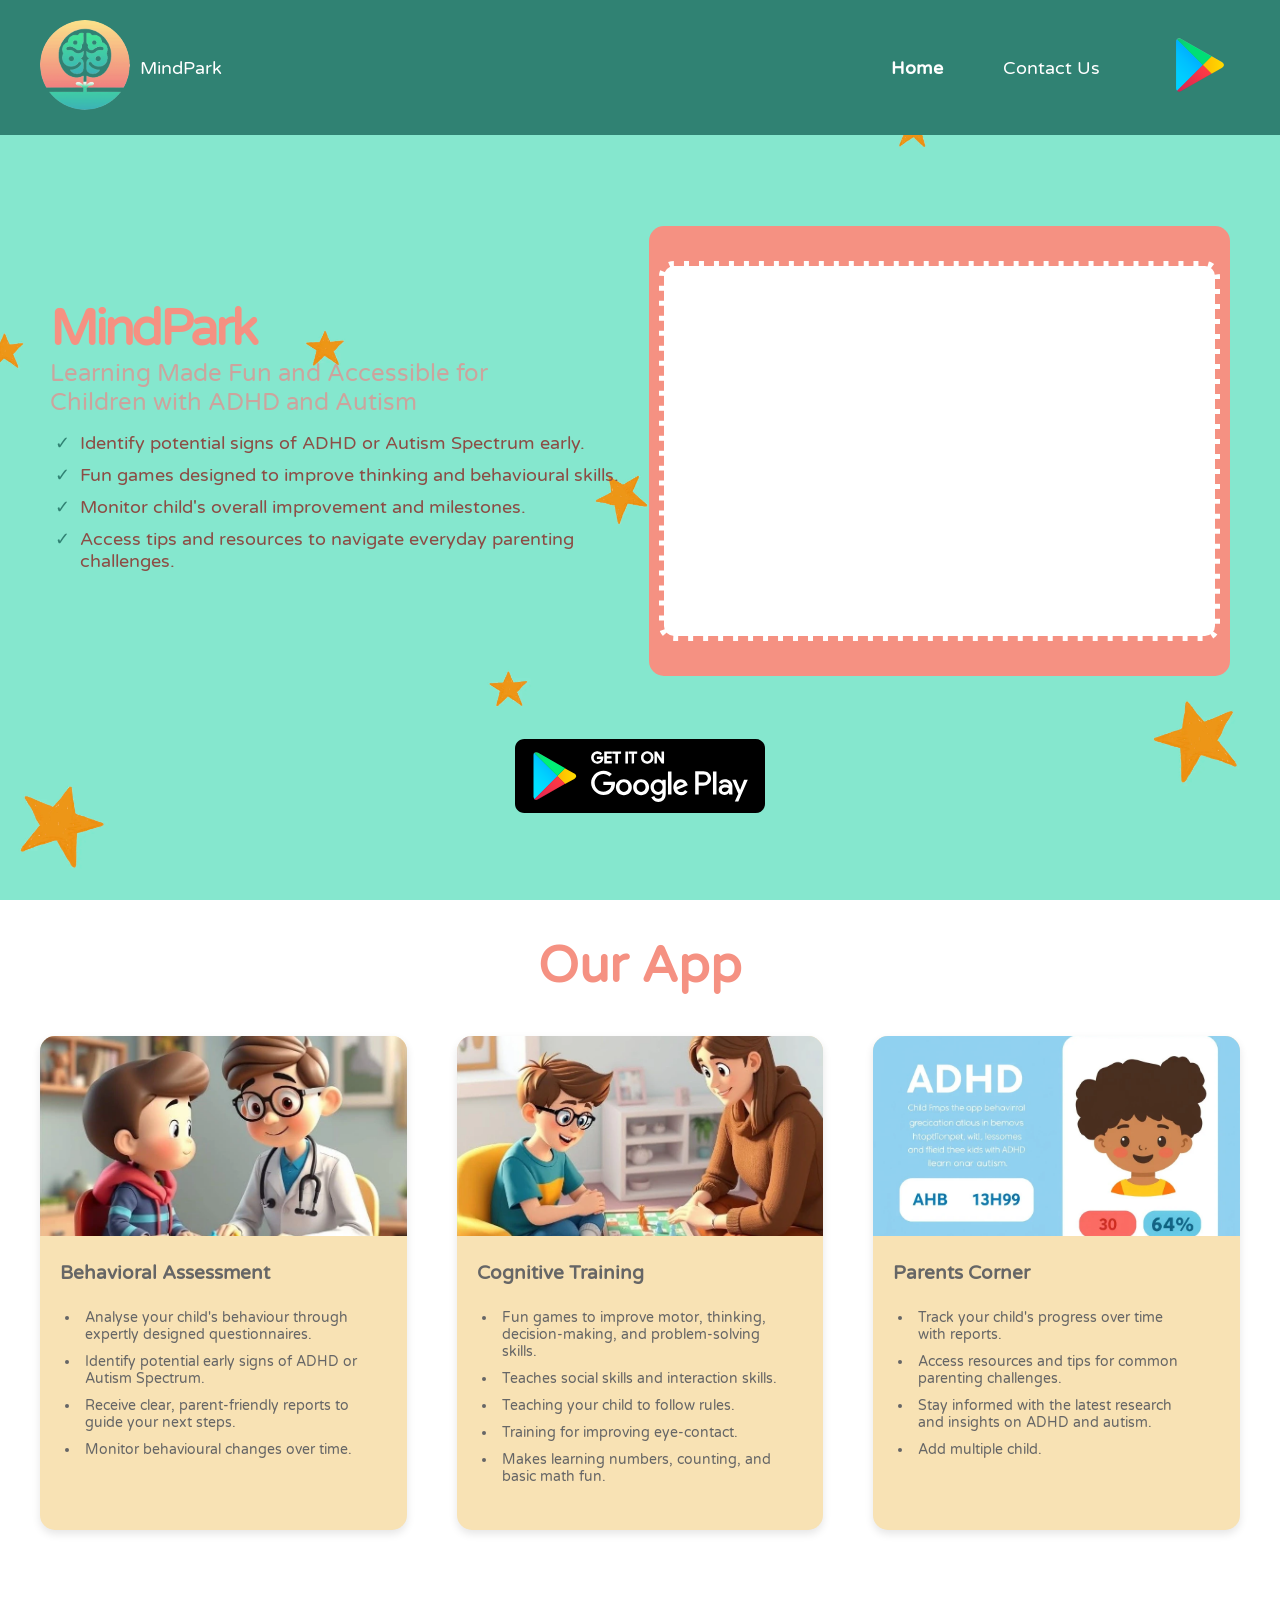
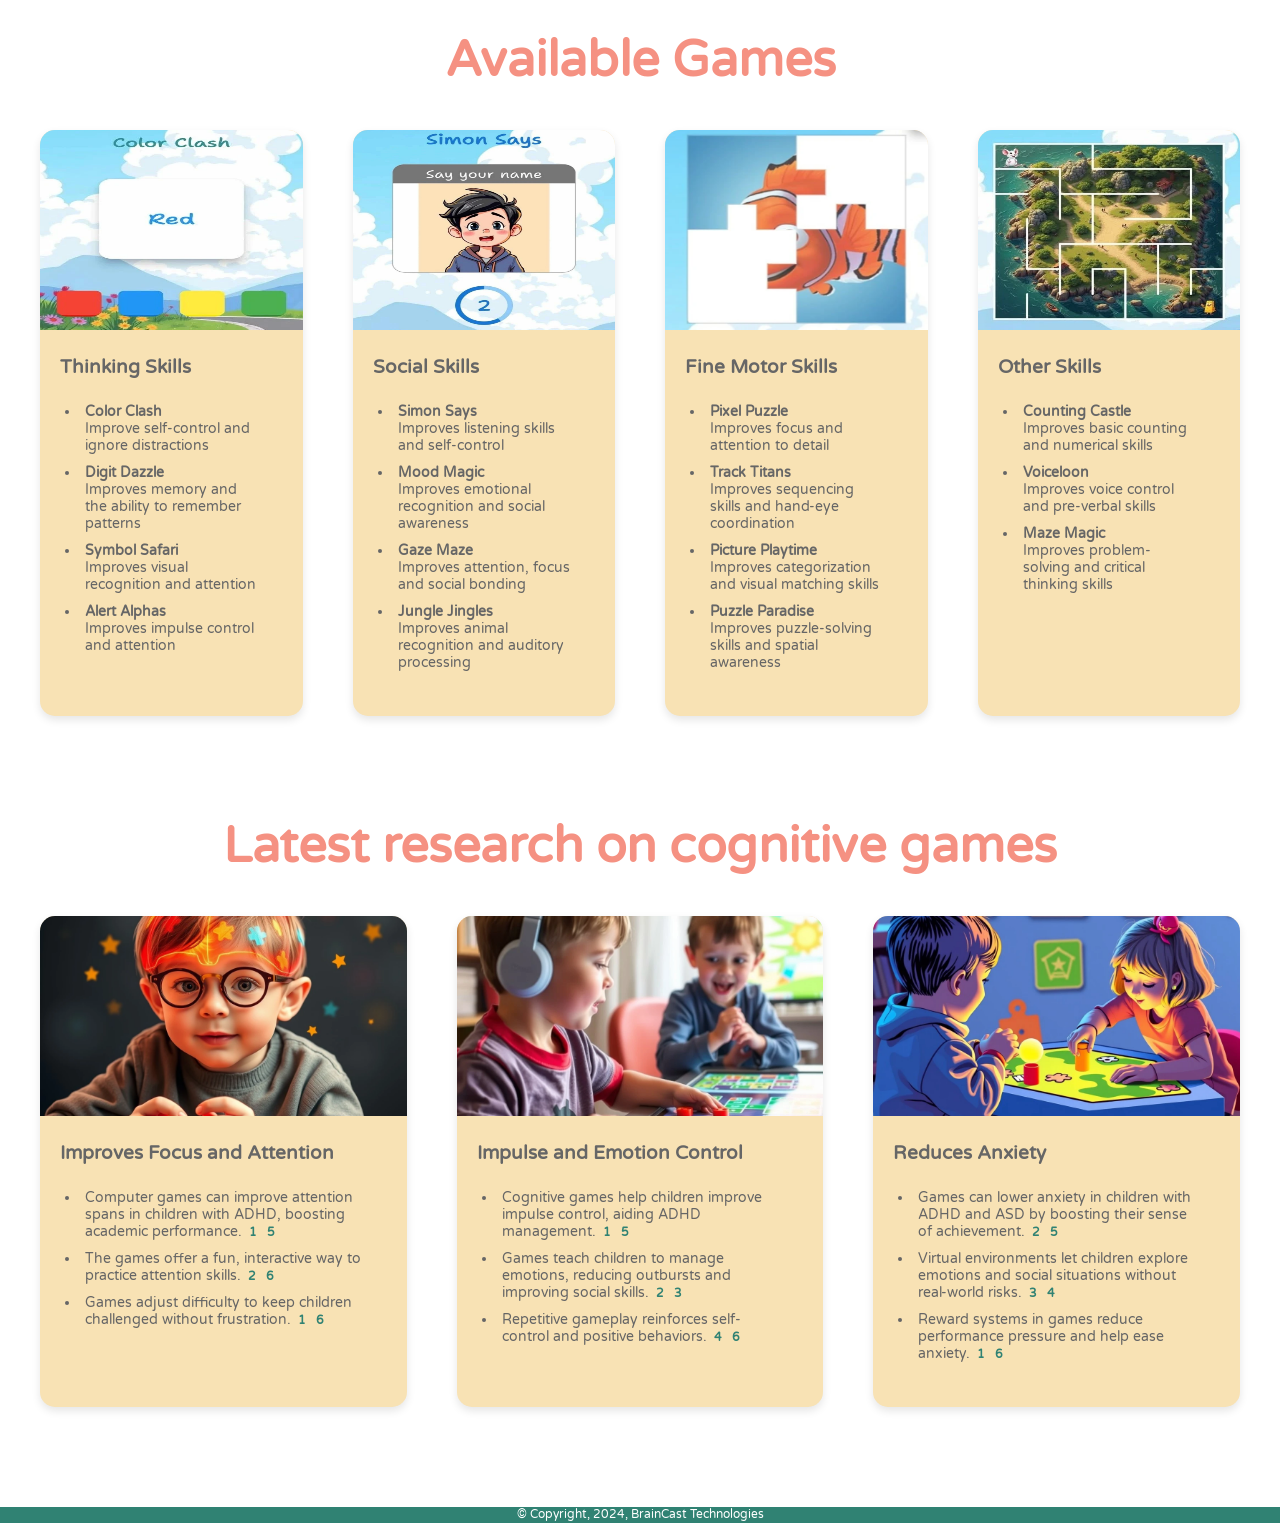
==== commit ba7ed9fd: "Removed App Store link" ====
--- a/index.html
+++ b/index.html
@@ -75,9 +75,9 @@
             <div class="google-play flex justify-center">
                 <a href="https://play.google.com/store/apps/details?id=com.mindpark.app" target="_blank"><img id="google-play" src="/images/Google play button.svg" alt="MindPark download link for Google Play Store"></a>
             </div>
-            <div class="app-store inline-block justify-center">
+            <!-- <div class="app-store inline-block justify-center">
                 <a href="#"><img src="/images/app_store_logo.svg" alt="MindPark download link for App Store"></a>   
-            </div>
+            </div> -->
         </div>
 
         <div class="container">
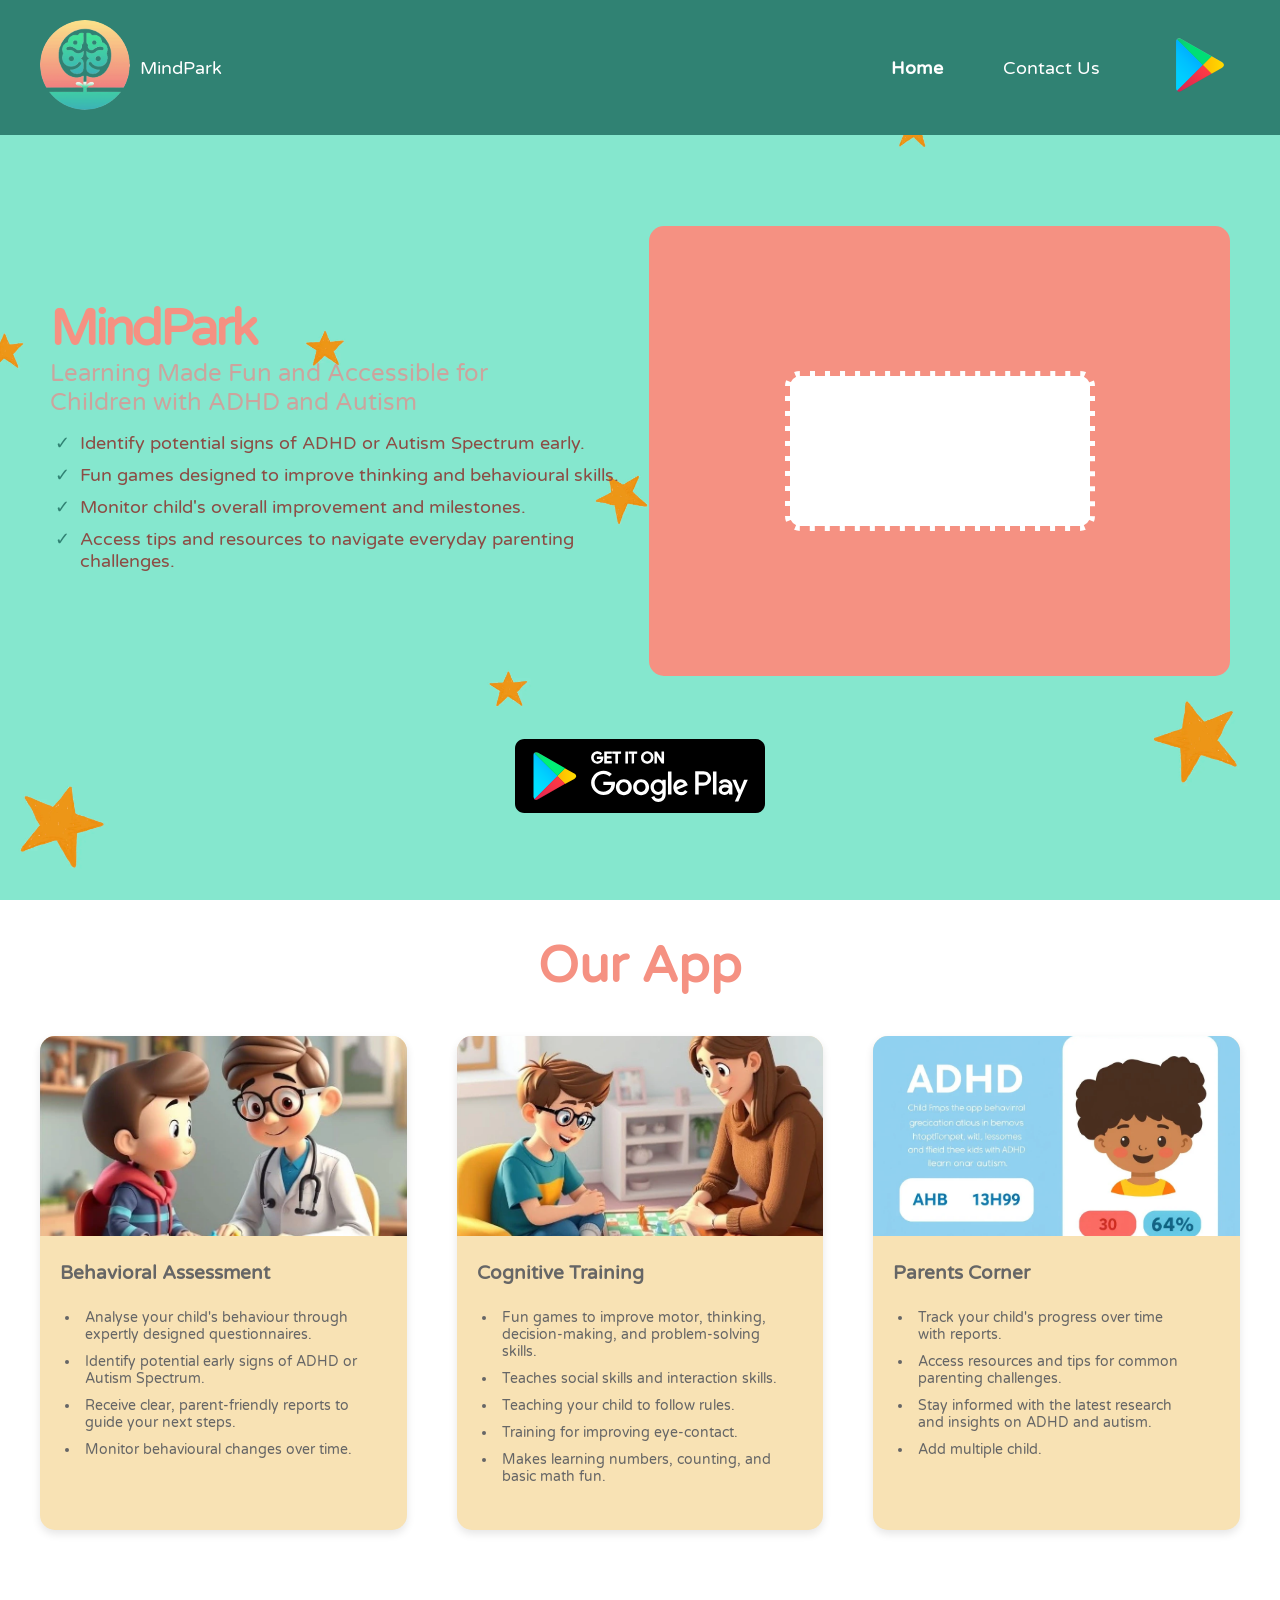
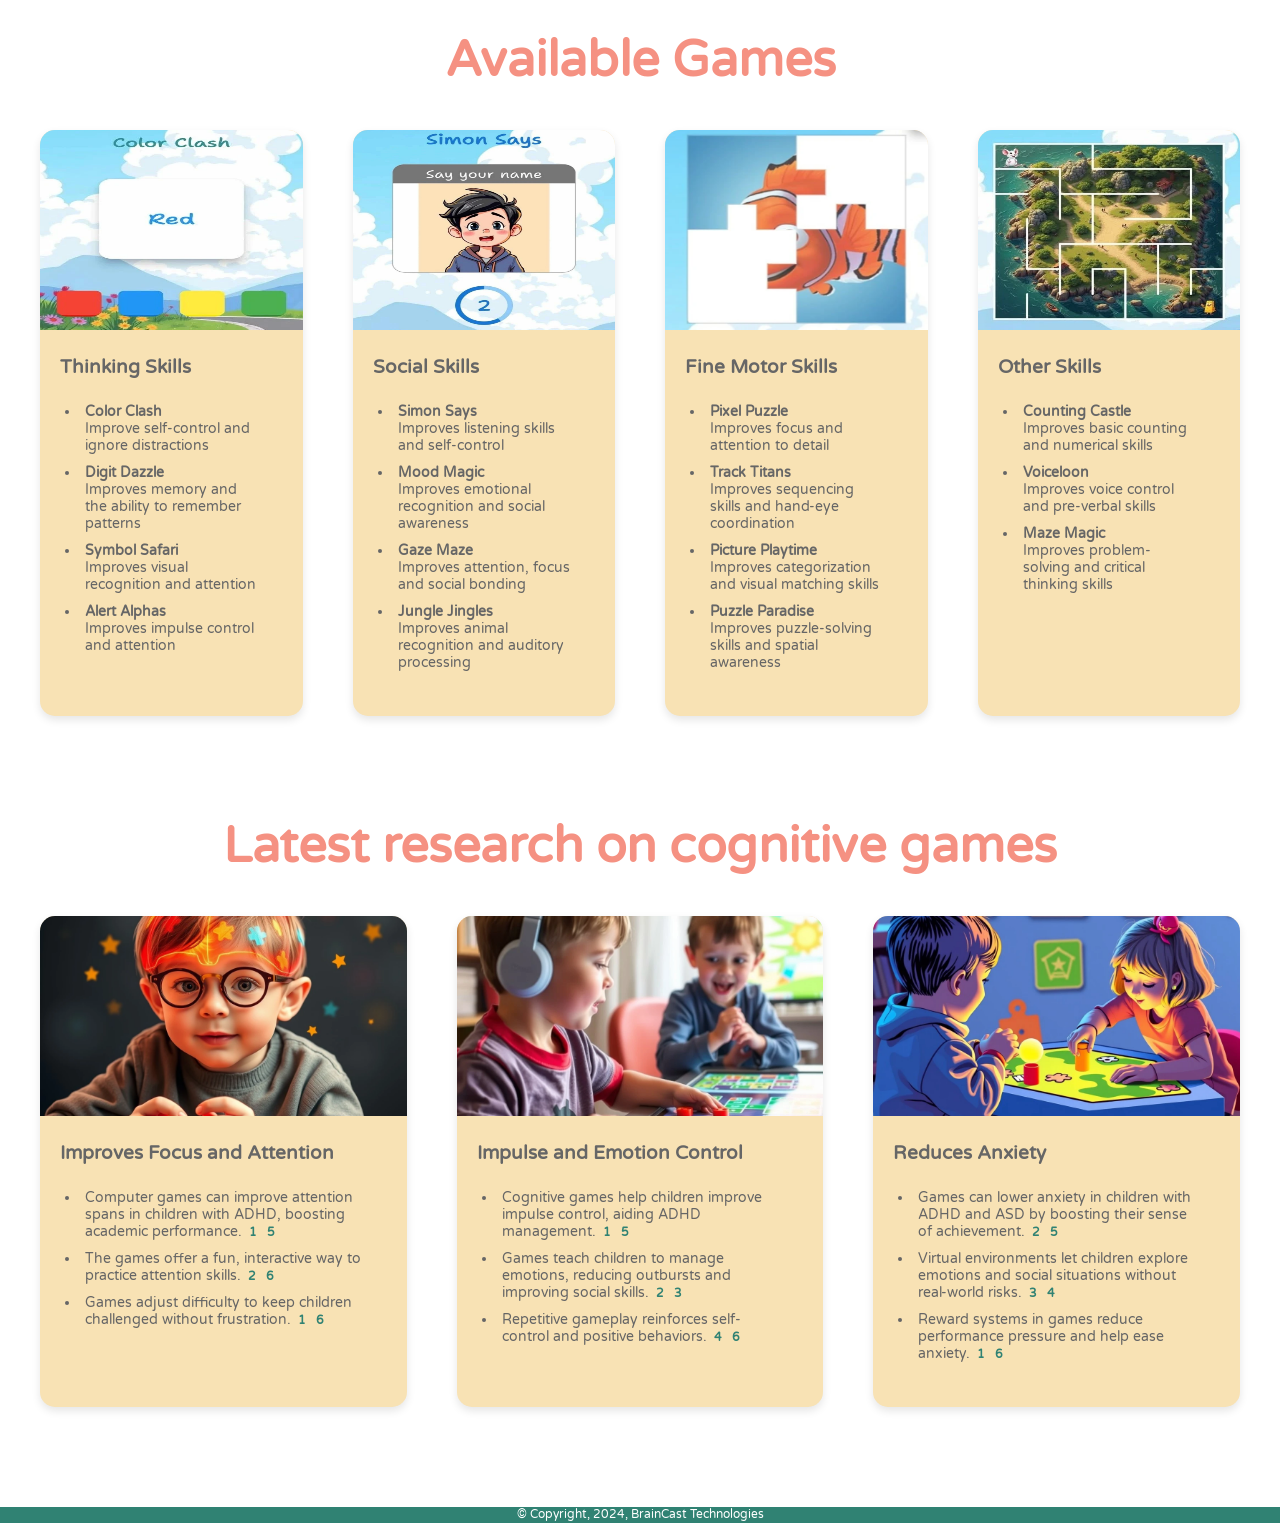
==== commit 1ac8daaf: "Modified style of video" ====
--- a/index.html
+++ b/index.html
@@ -62,7 +62,7 @@
             <div class="section right relative flex flex-col justify-center items-center">
                 <div class="video-frame relative flex justify-center items-center">
                     <video autoplay loop muted playsinline preload="auto" class="homepage-video">
-                        <source src="/images/kids_classroom.webm" type="video/mp4">
+                        <source src="/images/MindPark_V2.webm" type="video/mp4">
                         <track kind="captions" srclang="en" label="English Captions">
                         Your browser does not support the video tag.
                         <meta name="keyword" content="MindPark app was developed for children with ADHD and/or Autism disorder.">
--- a/css/style.css
+++ b/css/style.css
@@ -184,7 +184,7 @@
     }
 
     main .hero .section.right .video-frame{
-        padding: 10px;
+        /* padding: 10px; */
         border: 5px dashed var(--heading-text-color);
         border-radius: 15px;
         background-color: #fff;
@@ -192,8 +192,8 @@
 
     main .hero .section.right video {
         width: 100%;
-        height: 350px;
-        object-fit: cover;
+        /* height: 350px; */
+        object-fit: contain;
         display: block;
         border-radius: 10px;
         transition: transform 0.3s ease, filter 0.3s ease;
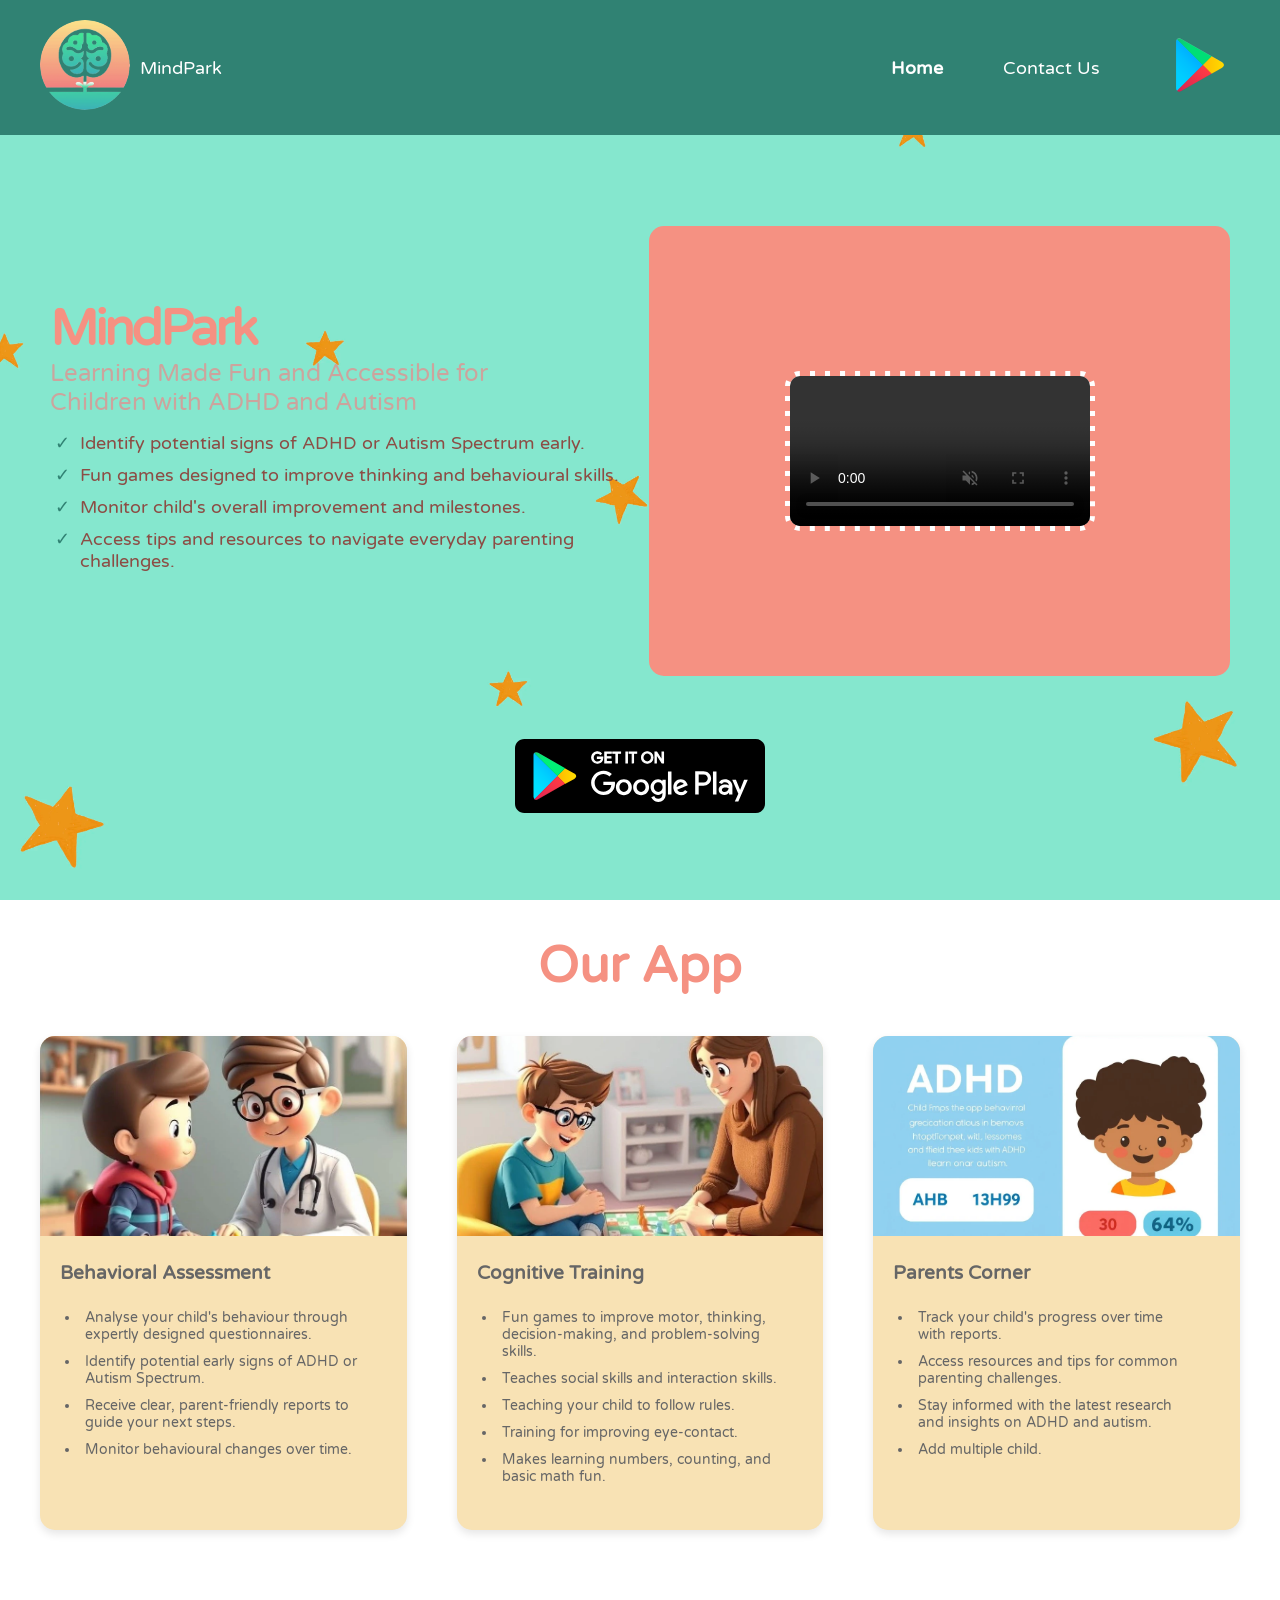
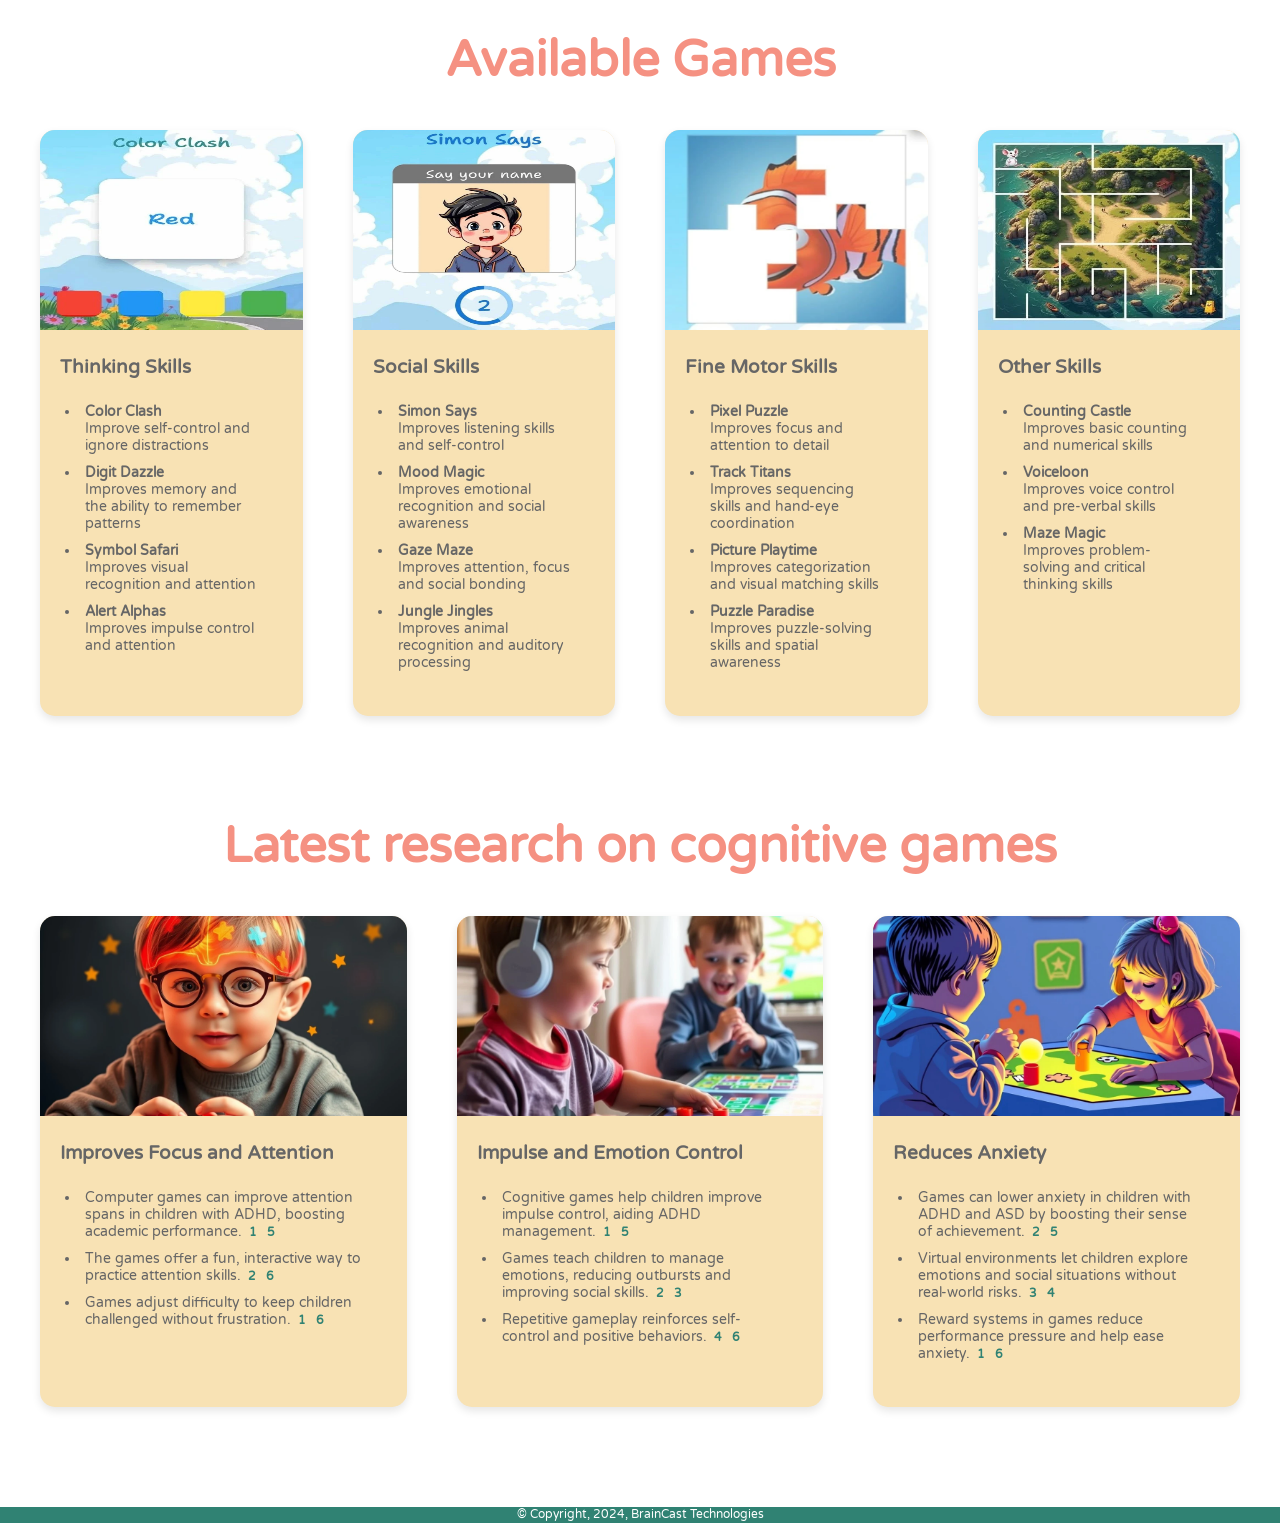
==== commit 9cc04439: "Fixed email API and added controls to video" ====
--- a/index.html
+++ b/index.html
@@ -61,7 +61,7 @@
             </div>
             <div class="section right relative flex flex-col justify-center items-center">
                 <div class="video-frame relative flex justify-center items-center">
-                    <video autoplay loop muted playsinline preload="auto" class="homepage-video">
+                    <video autoplay loop muted playsinline preload="auto" class="homepage-video" controls>
                         <source src="/images/MindPark_V2.webm" type="video/mp4">
                         <track kind="captions" srclang="en" label="English Captions">
                         Your browser does not support the video tag.
